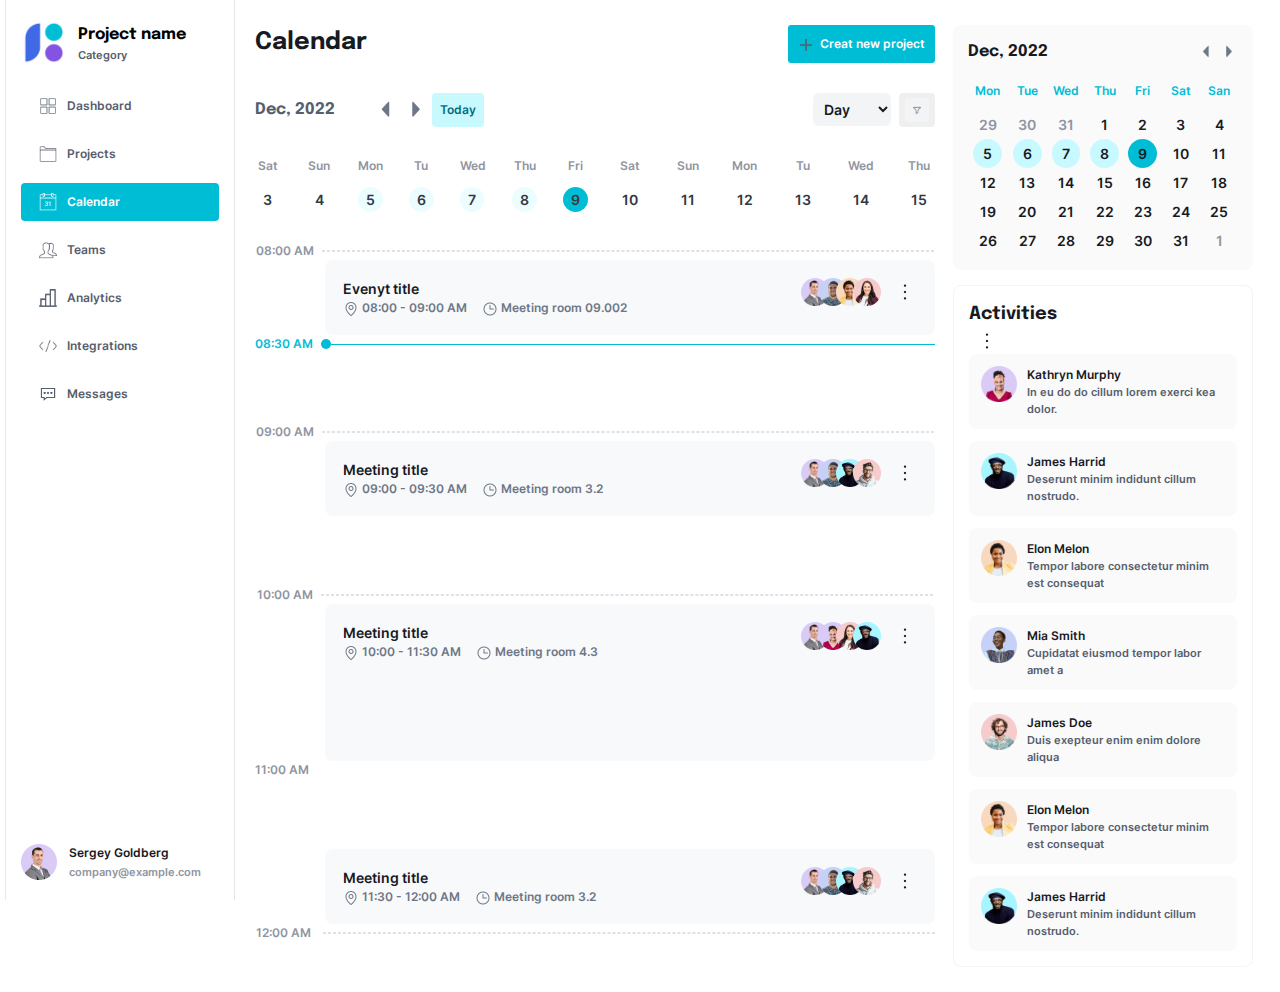
==== calendar.html @ bcfdfd06 "Ajout des fichiers" ====
<!DOCTYPE html>
<html lang="en">
<head>
    <meta charset="UTF-8">
    <meta http-equiv="X-UA-Compatible" content="IE=edge">
    <meta name="viewport" content="width=device-width, initial-scale=1.0">
    <title>Calendar 2</title>
    <link rel="stylesheet" href="https://www.w3schools.com/w3css/4/w3.css">
    <link rel="stylesheet" href="style1234.css">
</head>
<body>
<div class="global">
        <!-- Sidebar -->
        <div class="container_sidebar w3-sidebar   w3-bar-block" style="width:18%">
          <a class="link_dash_page" href="dashboard.html">
            <div class="sidebar_tete">
              <img src="imgs/logo_en_couleur.png" alt="">
              <div class="text_logos">
                <h3 class="w3-bar-item">Project name</h3>
                <p>Category</p>
              </div>
            </div>
          </a>
            <div class="menu_sidebar ">
              <ul>
                <li class="list_link_sidebar">
                  <img class="icone_simple" src="imgs/four_squares.png" alt="">
                  <img class="icone_white" src="imgs/square_white.png" alt="square_white">
                  <a href="dashboard.html" class="w3-bar-item ">Dashboard</a>
                </li>
                <li class="list_link_sidebar">
                  <img class="icone_simple"  src="imgs/icons8-folder-50.png" alt="">
                  <img class="icone_white" src="imgs/folder_white.png" alt="square_white">
                  <a href="#" class="w3-bar-item  ">Projects</a>
                </li>
                <li style="background: #00BDD6FF;border-radius: 4px;" class="list_link_sidebar">
                  <img src="imgs/calendar_white.png" alt="">
                  <a style="color: white;" href="calendar.html" class="w3-bar-item  ">Calendar</a>
                </li>
                <li class="list_link_sidebar">
                  <img class="icone_simple" src="imgs/icons8-user-account-50.png" alt="">
                  <img class="icone_white" src="imgs/user_account_white.png" alt="square_white">
                  <a href="#" class="w3-bar-item  ">Teams</a>
                </li>
                <li class="list_link_sidebar">
                  <img class="icone_simple" src="imgs/Analystec.png" alt="">
                  <img class="icone_white" src="imgs/Analytec_white-50.png" alt="square_white">
                  <a href="#" class="w3-bar-item  ">Analytics</a>
                </li>
                <li class="list_link_sidebar">
                  <img class="icone_simple"  src="imgs/icons8-source-code-50.png" alt="">
                  <img class="icone_white" src="imgs/code_white.png" alt="square_white">
                  <a href="integration.html" class="w3-bar-item ">Integrations</a>
                </li>
                <li class="list_link_sidebar">
                  <img class="icone_simple" src="imgs/icone_mesage.png" alt="">
                  <img class="icone_white" src="imgs/message_white-32.png" alt="square_white">
                  <a href="#" class="w3-bar-item  ">Messages</a>
                </li>
              </ul>
            </div>
            <div  class="container_sergey">
              <img  src="imgs/sergey.png" alt="">
              <div class="portf">
                <h1>Sergey Goldberg</h1>
                <p>company@example.com</p>
              </div>
            </div>
          </div>
        
          <!-- ----------section calendar----------- -->
          <div class="calendar">
              <section id="section_1">
                  <!-- header -->
                  <header>
                    <h1>Calendar</h1>
                    <button class="create_button"><img src="imgs/icons8-plus-math-24.png" alt="">Creat new project</button>
                  </header>
                  <!-- main -->
                  <main>
                        <!-- calendar_1_section -->
                      <div class="calendar_1_section">
                        <div class="calendar_head">
                            <div class="title_button">
                                <h3>Dec, 2022</h3>
                                <div class="three_button">
                                    <a href="#"><img width="24px" height="24px" src="imgs/Caret left extra 4.png" alt="Icone_left_caret"></a>
                                    <a href="#"><img width="24px" height="24px" src="imgs/Caret right extra 4.png" alt="Icone_right_caret"></a>
                                    <button>Today</button>
                                </div>
                            </div>
                            <div class="select_button">
                                <form action="">
                                    <select name="" id="">
                                        <option value="">Day</option>
                                    </select>
                                </form>
                                <button><img width="24px" height="24px" src="imgs/icone_day.png" alt="icon_img_button"></button>
                            </div>
                        </div>
                        <div class="calendar_contenu">
                            <div class="day_of_date">
                                <p>Sat</p>
                                <button class="background_white">3</button>
                            </div>
                            <div class="day_of_date">
                                <p>Sun</p>
                                <button class="background_white">4</button>
                            </div>
                            <div class="day_of_date">
                                <p>Mon</p>
                                <button class="background_blue">5</button>
                            </div>
                            <div class="day_of_date">
                                <p>Tu</p>
                                <button class="background_blue">6</button>
                            </div>
                            <div class="day_of_date">
                                <p>Wed</p>
                                <button class="background_blue">7</button>
                            </div>
                            <div class="day_of_date">
                                <p>Thu</p>
                                <button class="background_blue">8</button>
                            </div>
                            <div class="day_of_date">
                                <p>Fri</p>
                                <button style="background: #00BDD6FF;">9</button>
                            </div>
                            <div class="day_of_date">
                                <p>Sat</p>
                                <button class="background_white">10</button>
                            </div>
                            <div class="day_of_date">
                                <p>Sun</p>
                                <button class="background_white">11</button>
                            </div>
                            <div class="day_of_date">
                                <p>Mon</p>
                                <button class="background_white">12</button>
                            </div>
                            <div class="day_of_date">
                                <p>Tu</p>
                                <button class="background_white">13</button>
                            </div>
                            <div class="day_of_date">
                                <p>Wed</p>
                                <button class="background_white">14</button>
                            </div>
                            <div class="day_of_date">
                                <p>Thu</p>
                                <button class="background_white">15</button>
                            </div>
                        </div>
                      </div>
                      <!--  time_1_section-->
                      <div class="time_1_section">
                        <!-- eight_time_about -->
                        <div class="eight_time_about">
                          <div class="line_eight_high">
                            <p>08:00 AM</p>
                            <div class="line_border"></div>
                          </div>
                          <div class="together_time_container">
                            <div class="text_eight">
                              <h4>Evenyt title</h4>
                              <div class="metting_room">
                                <p><img width="16px" src="imgs/Map pin 47.png" alt=""> 08:00 - 09:00 AM</p>
                                <p><img width="16px" src="imgs/Clock 104.png" alt=""> Meeting room  09.002</p>
                              </div>
                            </div>
                            <div class="image_eight">
                              <img style="margin-left: -15px;" width="28px" src="imgs/sergey.png" alt="Sergey Avatar">
                              <img style="margin-left: -15px;" width="28px" src="imgs/Avatar 2527.png" alt="Avatar 2535">
                              <img style="margin-left: -15px;" width="28px" src="imgs/Elon_Melon.png" alt="Elon Melon">
                              <img style="margin-left: -15px;" width="28px" src="imgs/Avatar 2537.png" alt="Avatar 2537">
                              <button>
                                <img width="24px" src="imgs/Dots three vertical 73.png" alt="">
                              </button>
                            </div>
                          </div>
                          <div class="line_eight_down">
                            <p>08:30 AM</p>
                            <button></button>
                            <hr>
                          </div>
                        </div>
                        <!-- nine_time_about -->
                        <div class="nine_time_about">
                          <div class="line_nine_high">
                              <p>09:00 AM</p>
                              <div class="line_border"></div>
                          </div>
                          <div class="together_time_container">
                            <div class="text_eight">
                              <h4>Meeting title</h4>
                              <div class="metting_room">
                                <p><img width="16px" src="imgs/Map pin 47.png" alt=""> 09:00 - 09:30 AM</p>
                                <p><img width="16px" src="imgs/Clock 104.png" alt=""> Meeting room  3.2</p>
                              </div>
                            </div>
                            <div class="image_nine">
                              <img style="margin-left: -15px;" width="28px" src="imgs/sergey.png" alt="Sergey Avatar">
                              <img style="margin-left: -15px;" width="28px" src="imgs/Avatar 2527.png" alt="Avatar 2535">
                              <img style="margin-left: -15px;" width="28px" src="imgs/Harrid_James.png" alt="James Harrid">
                              <img style="margin-left: -15px;" width="28px" src="imgs/Avatar 2529.png" alt="Avatar 2529">
                              <button>
                                <img width="24px" src="imgs/Dots three vertical 73.png" alt="">
                              </button>
                            </div>
                          </div>
                        </div>
                        <!-- ten_time_about -->
                        <div class="ten_time_about">
                          <div class="line_ten_high">
                              <p>10:00 AM</p>
                              <div class="line_border"></div>
                          </div>
                          <div class="together_time_container">
                            <div class="text_eight">
                              <h4>Meeting title</h4>
                              <div class="metting_room">
                                <p><img width="16px" src="imgs/Map pin 47.png" alt=""> 10:00 - 11:30 AM</p>
                                <p><img width="16px" src="imgs/Clock 104.png" alt=""> Meeting room  4.3</p>
                              </div>
                            </div>
                            <div class="image_ten">
                              <img style="margin-left: -15px;" width="28px" src="imgs/sergey.png" alt="Sergey Avatar">
                              <img style="margin-left: -15px;" width="28px" src="imgs/Kathryn.png" alt="Kathryn Morthy">
                              <img style="margin-left: -15px;" width="28px" src="imgs/Avatar 2537.png" alt="Avatar 2537">
                              <img style="margin-left: -15px;" width="28px" src="imgs/Harrid_James.png" alt="James Harrid">
                              <button>
                                <img width="24px" src="imgs/Dots three vertical 73.png" alt="">
                              </button>
                            </div>
                          </div>
                          <div class="line_ten_down">
                            <p>11:00 AM</p>
                            <hr>
                          </div>
                        </div>
                        <!-- eleven_time_about -->
                        <div class="eleven_time_about">
                          <div class="together_time_container">
                            <div class="text_eight">
                              <h4>Meeting title</h4>
                              <div class="metting_room">
                                <p><img width="16px" src="imgs/Map pin 47.png" alt=""> 11:30 - 12:00 AM</p>
                                <p><img width="16px" src="imgs/Clock 104.png" alt=""> Meeting room  3.2</p>
                              </div>
                            </div>
                            <div class="image_eleven">
                              <img style="margin-left: -15px;" width="28px" src="imgs/sergey.png" alt="Sergey Avatar">
                              <img style="margin-left: -15px;" width="28px" src="imgs/Avatar 2527.png" alt="Avatar 2535">
                              <img style="margin-left: -15px;" width="28px" src="imgs/Harrid_James.png" alt="James Harrid">
                              <img style="margin-left: -15px;" width="28px" src="imgs/Avatar 2529.png" alt="Avatar 2529">
                              <button>
                                <img width="24px" src="imgs/Dots three vertical 73.png" alt="">
                              </button>
                            </div>
                          </div>
                          <div class="line_eleven_down">
                            <p>12:00 AM</p>
                            <div class="line_border"></div>
                          </div>
                        </div>
                      </div>
                  </main>
        
              </section>
              <!-- section_2 -->
              <section id="section_2">
                <!-- right_calendar -->
                <div class="right_calendar">
                  <div class="head_right_cal">
                    <h3>Dec, 2022</h3>
                    <div class="icons_cal">
                      <img width="18px" height="18px" src="imgs/Caret left extra 4.png" alt="">
                      <img width="18px" height="18px" src="imgs/Caret right extra 4.png" alt="">
                    </div>
                  </div>
                  <div class="grid_right_cal">
                    <div class="week_month">
                      <button class="day_button">Mon</button>
                      <button style="color: #9095A0FF;" class="left_date date_button">29</button>
                      <button style="background: #C8F9FFFF;" class="date_button">5</button>
                      <button class="date_button">12</button>
                      <button class="date_button">19</button>
                      <button class="date_button">26</button>
                    </div>
                    <div class="week_day">
                      <button class="day_button">Tue</button>
                      <button style="color: #9095A0FF;" class="left_date date_button">30</button>
                      <button style="background: #C8F9FFFF;" class="date_button">6</button>
                      <button class="date_button">13</button>
                      <button class="date_button">20</button>
                      <button class="date_button">27</button>
                    </div>
                    <div class="week_day">
                      <button class="day_button">Wed</button>
                      <button style="color: #9095A0FF;" class="left_date date_button">31</button>
                      <button style="background: #C8F9FFFF;" class="date_button">7</button>
                      <button class="date_button">14</button>
                      <button class="date_button">21</button>
                      <button class="date_button">28</button>
                    </div>
                    <div class="week_day">
                      <button class="day_button">Thu</button>
                      <button class="date_button">1</button>
                      <button style="background: #C8F9FFFF;"  class="date_button">8</button>
                      <button class="date_button">15</button>
                      <button class="date_button">22</button>
                      <button class="date_button">29</button>
                    </div>
                    <div class="week_day">
                      <button class="day_button">Fri</button>
                      <button class="date_button">2</button>
                      <button style="background: #00BDD6FF; " class="date_button">9</button>
                      <button class="date_button">16</button>
                      <button class="date_button">23</button>
                      <button class="date_button">30</button>
                    </div>
                    <div class="week_day">
                      <button class="day_button">Sat</button>
                      <button class="date_button">3</button>
                      <button class="date_button">10</button>
                      <button class="date_button">17</button>
                      <button class="date_button">24</button>
                      <button class="date_button">31</button>
                    </div>
                    <div class="week_day">
                      <button class="day_button">San</button>
                      <button class="date_button">4</button>
                      <button class="date_button">11</button>
                      <button class="date_button">18</button>
                      <button class="date_button">25</button>
                      <button style="color: #9095A0FF;" class="next_date date_button">1</button>
                    </div>
                  </div>
                </div>
                <!-- container_activity -->
                <div class="container_activity">
                  <div class="header_activity">
                    <h1>Activities</h1>
                    <button><img width="24px" height="24px" src="imgs/Dots three vertical 73.png" alt=""></button>
                  </div>
                  <div class="content_activity">
                    <div class="people_act">
                      <img width="36px" height="36px" src="imgs/Kathryn.png" alt="">
                      <div>
                        <h3>Kathryn Murphy</h3>
                        <p>In eu do do cillum lorem exerci kea dolor.</p>
                      </div>
                    </div>
                    <div class="people_act">
                      <img width="36px" height="36px" src="imgs/Harrid_James.png" alt="">
                      <div>
                        <h3>James Harrid</h3>
                        <p>Deserunt minim indidunt cillum nostrudo. </p>
                      </div>
                    </div>
                    <div class="people_act">
                      <img width="36px" height="36px" src="imgs/Elon_Melon.png" alt="">
                      <div>
                        <h3>Elon Melon</h3>
                        <p>Tempor labore consectetur minim est consequat</p>
                      </div>
                    </div>
                    <div class="people_act">
                      <img width="36px" height="36px" src="imgs/Mia_Smith.png" alt="">
                      <div>
                        <h3>Mia Smith</h3>
                        <p>Cupidatat eiusmod tempor labor amet a </p>
                      </div>
                    </div>
                    <div class="people_act">
                      <img width="36px" height="36px" src="imgs/james_doe.png" alt="">
                      <div>
                        <h3>James Doe</h3>
                        <p>Duis exepteur enim enim dolore aliqua</p>
                      </div>
                    </div>
                    <div class="people_act">
                      <img width="36px" height="36px" src="imgs/Elon_Melon.png" alt="">
                      <div>
                        <h3>Elon Melon</h3>
                        <p>Tempor labore consectetur minim est consequat</p>
                      </div>
                    </div>
                    <div class="people_act">
                      <img width="36px" height="36px" src="imgs/Harrid_James.png" alt="">
                      <div>
                        <h3>James Harrid</h3>
                        <p>Deserunt minim indidunt cillum nostrudo. </p>
                      </div>
                    </div>
                  </div>
                </div>
              </section>
          </div>        
</div>
</body>
</html>
---- style1234.css ----
/*  **************************** */
@font-face{
    font-family: 'Epilogue';
    src: url(font_familly/epilogue/static/Epilogue-Bold.ttf),
    url(font_familly/epilogue/static/Epilogue-ExtraLight.ttf),
    url(font_familly/epilogue/static/Epilogue-LightItalic.ttf),
    url(font_familly/epilogue/static/Epilogue-Medium.ttf);

}

@font-face{
    font-family: 'Inter';
    src: url(font_familly/Inter/static/Inter-SemiBold.ttf);
}

/* ***************Border line***************** */
.time_1_section .line_border{
    width: 90%;
    border: 1px solid;
    border-style: dashed;
    color: #DEE1E6FF;
}

/* **********Sidebar*************** */
.container_sidebar{
    padding: 20px 15px;
    margin-left: 5px;
    border-left: 1px rgb(231, 232, 235) solid;
    border-right: 1px rgb(227, 229, 233) solid;
}

.container_sidebar .link_dash_page{
    text-decoration: none;
}

.sidebar_tete .text_logos {
    margin-top: 3px;
}
.sidebar_tete .text_logos h3{
    margin: 0;
    padding: 0!important;
    font-size: 16px;
    font-family: 'Epilogue';
    color: black;
}
.text_logos p{
    margin: 0;
    font-size: 11px;
    font-family: 'Inter';
    color: #565E6CFF;
}

.sidebar_tete{
    display: flex;
}
.sidebar_tete img{
    width: 45px;
    height: 45px;
    margin-right: 12px;
}

.menu_sidebar{
    font-family: 'Inter';
    margin-top: 22px;
}
.menu_sidebar ul{
    padding-left: 0;
    max-width: 100%;
    margin: 0;
}
.menu_sidebar li{
    list-style: none;
    padding-bottom: 10px;
    padding-top: 10px;
    padding-left: 18px;
    margin-bottom: 10px;
}
.list_link_sidebar{
    display: flex;
}
.list_link_sidebar img{
    width: 18px;
    height: 18px;
}
.list_link_sidebar a{
    text-decoration: none;
    padding: 0 0 0 10px!important;
    font-size: 12px;
    color: #565E6CFF;
}
.menu_sidebar li:hover{
    background: #00BDD6FF;
    border-radius: 4px;
}
.list_link_sidebar a:hover{

}

.list_link_sidebar .icone_white{
    display: none;
}

/* menu hover */
.menu_sidebar li:hover a{
    color: white;
}

.menu_sidebar li:hover .icone_simple{
    display: none;
}
.menu_sidebar li:hover .icone_white{
    display: block;
}




/* container_sergey */
.container_sidebar .container_sergey{
    display: flex;
    position: absolute;
    bottom: 20px;
}
.container_sidebar .container_sergey img{
    width: 36px;
    height: 36px;
}
.container_sergey .portf{
    margin-left: 12px;
}
.container_sergey .portf h1{
    font-size: 12px;
    color: #171A1FFF;
    font-family: 'Inter';
    margin-top: 0;
    margin-bottom: 2px;

}
.container_sergey .portf p{
    font-size: 11px;
    font-family: 'Inter';
    color: #9095A0FF;
    margin-top: 2px;
    margin-bottom: 0;
}
/* ***************************************** */
/* Logo */
.image{
    position: relative;
    top: 30px;
    left: 40px;
    width: 130px;
    height: 42px;
}

/* ******contenu_registration***** */

.body_regist{
    margin: 0;

}
.container_registration{

}
.contenu_registration{
    display: flex;
    justify-content: space-between;
    max-width: 90%;
    margin: auto;
    /* display: grid;
    grid-template-columns: 1fr 1fr; */
    /* padding-left: 115px;
    padding-right: 115px; */
    /* gap: 260px; */
}
/* *** */
.group img{
    position: relative;
    top: 78px!important;
    width: 440px;
    height: 511px;
    width: 100%;
}
/* *** */
.container_form{
    background-color: white;
    width: 385px;
    height: 480px;
    border-radius: 8px;
    margin-top: 60px;
}

.container_form .creation_account{
    text-align: center;
}

.container_input{
    padding: 20px 40px 0 40px;
}
/* *** */
.container_form .button{
    text-align: center;
}

.button img{
    width: 20px;
    height: 20px;
}

.button button{
    background-color: rgb(192, 216, 214, 212, 211);
    border: none;
    padding: 4px 22px;
    border-radius: 26px;
    margin-top: 20px;
}

/* *** */
.creation_account h1{
    font-size: 20px;
    margin-bottom: 5px;
    margin-top: 40px;
    font-family: 'Epilogue';
}
.creation_account p{
    font-size: 11px;
    margin: 0;
    font-family: 'Inter';
    color: #9095A0FF;
}

/* ****** */

.div_input{
    display: flex;
    flex-direction: column;
    margin-bottom: 15px;
}

.div_input input{
    height: 35px;
    font-size: 14px;
    background: #F3F4F6FF;
    border-radius: 22px;
    border: none;
    padding-left: 15px;
    outline: none;
}
.div_input label{
    font-size: 14px;
    font-family: 'Inter';
    color: rgb(98 94 94);
}

/* **** */
.container_form .paragraphe{
    text-align: center;
    font-family: 'Inter';
    font-size: 13px;
}

.paragraphe p{
    color: #323842FF;
    line-height: 22px;
    margin-top: 10px;
}

/* div_button_sign */
.div_button_sign{
    text-align: center;
    margin-top: 20px;
}
.div_button_sign button{
    width: 100%;
    padding: 12px 0;
    color: #FFFFFFFF; /* white */
    background: #00BDD6FF;
    border-radius: 26px;
    border: none;
    font-size: 15px;
}

/* paragraphe */

.container_form .paragraphe a{
    color: #00BDD6FF;
    font-size: 14px;
    text-decoration: none;
}

/* ************************************************************Dashboard******************************************************************************* */

/* header */
.header_dash{
    padding: 28px 28px 28px 22px;
    display: flex;
    justify-content: space-between;
    margin-left: 18%;
}
.header_dash h1{
    font-size: 26px;
    font-family: 'Epilogue';
    margin-top: 0;
    margin-bottom: 0;
    color: #171A1FFF;
}
.header_dash .header_button {
    margin-top: 4px;
}

.header_button .create_button{
    background-color: #F3F4F6FF;
    color: #565E6CFF;
    border: none;
    border-radius: 3px;
    font-size: 12px;
    font-family: 'Inter';
    padding: 10px;
}
.header_button .create_button img{
    height: 14px;
    width: 14px;
    margin-right: 6px;
    margin-bottom: 3px;
}
.header_button .blue_button {
    color: #FFFFFFFF;
    background: #00BDD6FF;
    font-size: 12px;
    border: none;
    border-radius: 3px;
    font-family: 'Inter';
    padding: 10px;
}
.header_button .blue_button img{
    width: 16px;
    height: 16px;
    margin-bottom: 1px;
    margin-right: 6px;
}

/* ***************detail du page******************** */
.main_dash{
    margin-left: 18%;
    padding: 5px 20px 30px 20px;
}

/*** section 1 dashboard ***/
.main_dash #section_1{
    display: flex;
    justify-content: space-between;
    gap: 18px;
}
/* data_and_stat */
.main_dash #section_1 .data_and_stat{
    max-width: 70%;
}

.data_and_stat .container_data{
    display: grid;
    grid-template-columns: 1fr 1fr 1fr;
    gap: 15px;
}
.data_and_stat .container_data .label_d{
    padding: 10px 12px;
    border-radius: 5px;
    margin-bottom: 36px;
}
.container_data .label_d p{
    font-size: 14px;
    font-family: 'Inter';
    color: #323842FF;
    margin-top: 0;
}
.container_data .label_d h1{
    font-size: 30px;
    font-family: 'Epilogue';
    color: #323842FF;
    margin: 0;
}
.container_data .label_d h3{
    font-size: 12px;
    font-family: 'Inter';
    margin: 0;
}
.container_data .label_d h3 img{
    margin-bottom: 1px;
}

.data_and_stat .container_stat{
    padding: 24px 22px;
    border: 1px solid #F3F4F6FF;
    border-radius: 4px;
}
.container_stat .stat_text{
    display: flex;
    justify-content: space-between;
    align-items: center;
}
.container_stat .stat_text h1{
    font-size: 18px;
    font-family: 'Epilogue';
    color: #323842FF;
}
.container_stat .stat_text select{
    background: #F3F4F6FF;
    border: none;
    padding: 7px;
    border-radius: 6px;
    font-size: 14px;
}

.container_stat .stat_image img{
    height: auto;
    width: 100%;
}

.container_stat .stat_chiffre{
    max-width: 100%;
    display: grid;
    grid-template-columns: 1fr 1fr 1fr 1fr 1fr 1fr 1fr 1fr 1fr 1fr 1fr 1fr;
    gap: 6px;
    margin-top: 15px;
    text-align: center;
    font-size: 12px;
    font-family: 'Inter';
    color: #9095A0FF;
}

/* container_activitie */
.main_dash #section_1 .container_activitie{
    max-width: 30%;
    padding: 17px;
    border: 1px solid #F3F4F6FF;
    border-radius: 8px;
}

.main_dash .container_activitie .header_act{
    display: flex;
    justify-content: space-between;
}
.main_dash .container_activitie .header_act h1{
    font-size: 18px;
    font-family: 'Epilogue';
    color: #171A1FFF;
    margin: 0;
}

.main_dash .container_activitie .header_act img{
    width: 14px;
    position: absolute;
    top: 129px;
    right: 115px;
}
.main_dash .container_activitie .header_act select{
    font-family: 'Inter';
    font-size: 12px;
    color: #171A1FFF;
    background: #F3F4F6FF;
    border-radius: 3px;
    border: none;
    outline: none;
    padding: 7px;
    padding-left: 25px;
}

.main_dash .container_activitie .content_act .act_list{
    background: #FAFAFBFF;
    padding: 12px;
    margin-bottom: 6px;
    margin-top: 12px;
    display: flex;
    border-radius: 8px;
}
.main_dash .container_activitie  .content_act .act_list h3{
    font-size: 12px;
    color: #171A1FFF;
    font-family: 'Inter';
    margin-top: 0px;
    margin-bottom: 5px;
}
.main_dash .container_activitie  .content_act .act_list p{
    color: #565E6CFF;
    font-size: 11px;
    font-family: 'Inter';
    margin: 0;
}
.main_dash .container_activitie  .content_act .act_list img{
    margin-top: 8px;
    margin-right: 14px;
}

/*** section_2 ***/
.main_dash #section_2{
    display: flex;
    justify-content: space-between;
    
}
/* container order */
.main_dash #section_2 .container_order{
    margin-top: 20px;
    width: 70%;
}
.main_dash .container_order h1{
    font-size: 18px;
    font-family: 'Epilogue';
    color: #171A1FFF;
    margin-top: 0;
    margin-bottom: 27px;
}
.main_dash .container_order .content_recent_order{
    display: grid;
    grid-template-columns: 1fr 1fr 1fr 1fr 1fr 1fr;
    border: 1px solid #F3F4F6FF;
    border-radius: 4px;
}
.main_dash .content_recent_order h4{
    font-size: 14px;
    color: #565E6CFF;
    background-color: #FAFAFBFF;
    font-family: 'Epilogue';
    margin: 0;
    padding: 14px;
}
.main_dash .content_recent_order p{
    font-size: 14px;
    font-family: 'Inter';
    color: #171A1FFF;
    margin: 0;
    padding: 14px;
}
.main_dash .content_recent_order button{
    font-size: 11px;
    padding: 6px 12px 6px 12px!important;
    border-radius: 19px;
    border: none;
    margin: 10px;
}
.main_dash .content_recent_order .button_new{
    background: #F0F8FEFF;
    color: #1091F4FF;
}
.main_dash .content_recent_order .button_delivred{
    background: #F0F8FEFF;
    color: #117B34FF
}
/* container segment */
.main_dash #section_2 .container_segment{
    width: 28%;
    border: 1px solid #F3F4F6FF;
    padding: 20px;
    margin-top: 20px;
    border-radius: 4px;
}
.main_dash #section_2 .container_segment h1{
    font-size: 18px;
    font-family: 'Epilogue';
    color: #171A1FFF;
    margin: 0;
}
.main_dash #section_2 .container_segment p{
    font-size: 14px;
    font-family: 'Inter';
    color: #9095A0FF;
    margin-top: 0;
    margin-bottom: 20px;
}
.main_dash #section_2 .container_segment img{
    width: 100%;
}

/* *******************************************************************Calendaer****************************************************************************** */

/* ****************section calendar******************* */
.calendar{
    margin-left: 18%;
    display: grid;
    grid-template-columns: 68% 30%;
    padding: 25px;
    gap: 18px;
}

/* -------------section_1 */
.calendar #section_1 header{
    display: flex;
    justify-content: space-between;
    padding-bottom: 15px;
}

.calendar header h1{
    font-size: 24px;
    font-family: 'Epilogue';
    color: #171A1FFF;
    margin: 0;
}
.calendar header .create_button{
    color: #FFFFFFFF;
    background: #00BDD6FF;
    font-size: 12px;
    border: none;
    border-radius: 3px;
    font-family: 'Inter';
    padding: 10px;
}
.calendar header .create_button img{
    height: 16px;
    width: 16px;
    margin-right: 6px;
}
/* calendar_1_section */
.calendar_1_section{
    margin-bottom: 30px;
}
.calendar_1_section .calendar_head{
    display: flex;
    justify-content: space-between;
    padding: 15px 0;
}

.calendar_head .title_button{
    display: flex;
    gap: 40px;
}

.calendar .title_button h3{
    margin: 5px 0 0 0;
    color: #565E6CFF;
    font-size: 16px;
    font-family: 'Epilogue';
}
.calendar .title_button .three_button button{
    color: #006D7CFF;
    background: #C8F9FFFF;
    font-size: 12px;
    border: none;
    border-radius: 4px;
    padding: 8px;
    font-family: 'Inter';
}

.calendar_head .select_button{
    display: flex;
}
.calendar_head .select_button select{
    border-radius: 4px;
    font-family: 'Inter';
    border: none;
    outline: none;
    color: #171A1FFF;
    background: #F3F4F6FF;
    border: none;
    padding: 7px 25px 7px 7px;
    border-radius: 6px;
    font-size: 14px;
}
.select_button button{
    border: none;
    border-radius: 4px;
    margin-left: 8px;
}

/* calendar_contenu */
.calendar_1_section .calendar_contenu{
    display: flex;
    justify-content: space-between;
    padding-top: 15px;
}

.calendar_1_section .day_of_date p{
    margin: 0;
    color: #9095A0FF;
    font-size: 12px;
    font-family: 'Inter';
    margin-bottom: 12px;
    text-align: center;
}

.calendar_1_section .day_of_date button{
    border-radius: 18px;
    padding: 2px 8px;
    border: none;
    font-size: 14px;
    font-family: 'Inter';
    color: #323842FF;
}

.calendar_1_section .day_of_date .background_white{
    background-color: white;
}
.calendar_1_section .day_of_date .background_blue{
    background: #EBFDFFFF;
}


/* ********time_1_section******** */
.time_1_section{

}

/* eight_time_about */
.time_1_section .eight_time_about .line_eight_high{
    display: flex;
    justify-content: center;
    align-items: center;
    gap: 8px;
}
.eight_time_about .line_eight_high p{
    font-size: 12px;
    font-family: 'Inter';
    color: #9095A0FF;
    margin: 0;
}
.eight_time_about .line_eight_high  hr {
    flex: 1;
    border: none;
    height: 1px;
    background: #DEE1E6FF;
    margin: 0;
}

.eight_time_about .line_eight_down{
    display: flex;
    justify-content: center;
    align-items: center;
}
.eight_time_about .line_eight_down p{
    font-size: 12px;
    font-family: 'Inter';
    color: #00BDD6FF;
    margin: 0;
}
.eight_time_about .line_eight_down hr{
    flex: 1;
    border: none;
    height: 1px;
    background: #00BDD6FF;
    margin: 0;
}
.eight_time_about .line_eight_down button{
    padding: 5px;
    background-color: #00BDD6FF;
    border: none;
    border-radius: 5px;
    margin-left: 8px;
}

.together_time_container{
    display: flex;
    justify-content: space-between;
    margin-left: 70px;
    border-radius: 8px;
    padding: 18px;
    background-color: #F8F9FAFF;
}

.together_time_container .text_eight h4{
    color: #171A1FFF;
    font-size: 14px;
    font-family: 'Inter';
    margin: 0;
}
.together_time_container .text_eight p{
    font-size: 12px;
    font-family: 'Inter';
    color: #6E7787FF;
    margin: 0;
}
.text_eight .metting_room{
    display: flex;
    gap: 15px;
}

.together_time_container .image_eight button{
    margin-left: 8px;
    padding: 0;
    background-color: #F8F9FAFF;
    border: none;
}

/* nine_time_about */
.time_1_section .nine_time_about{
    margin-top: 70px;
}

.time_1_section .nine_time_about .line_nine_high{
    display: flex!important;
    justify-content: center;
    align-items: center;
    gap: 8px;
}
.line_nine_high p{
    font-size: 12px;
    font-family: 'Inter';
    color: #9095A0FF;
    margin: 0;
}
.line_nine_high hr{
    flex: 1;
    border: none;
    height: 1px;
    background: #DEE1E6FF;
    margin: 0;
}

.together_time_container .image_nine button{
    margin-left: 8px;
    padding: 0;
    background-color: #F8F9FAFF;
    border: none;
}

/* ten time about */
.ten_time_about .together_time_container{
    padding: 18px 18px 100px 18px;
}

.time_1_section .ten_time_about{
    margin-top: 70px;
}

.time_1_section .ten_time_about .line_ten_high{
    display: flex!important;
    justify-content: center;
    align-items: center;
    gap: 8px;
}
.line_ten_high p{
    font-size: 12px;
    font-family: 'Inter';
    color: #9095A0FF;
    margin: 0;
}
.line_ten_high hr{
    flex: 1;
    border: none;
    height: 1px;
    background: #DEE1E6FF;
    margin: 0;
}

.together_time_container .image_ten button{
    margin-left: 8px;
    padding: 0;
    background-color: #F8F9FAFF;
    border: none;
}

.ten_time_about .line_ten_down{
    display: flex!important;
    justify-content: center;
    align-items: center;
    gap: 8px;
}
.line_ten_down p{
    font-size: 12px;
    font-family: 'Inter';
    color: #9095A0FF;
    margin: 0;
}
.line_ten_down hr{
    flex: 1;
    border: none;
    height: 1px;
    margin: 0;
}

/* eleven_time_about */
.time_1_section  .eleven_time_about{
    margin-top: 70px;
 }


.together_time_container .image_eleven button{
    margin-left: 8px;
    padding: 0;
    background-color: #F8F9FAFF;
    border: none;
}

.eleven_time_about .line_eleven_down{
    display: flex!important;
    justify-content: center;
    align-items: center;
    gap: 12px;
}
.line_eleven_down p{
    font-size: 12px;
    font-family: 'Inter';
    color: #9095A0FF;
    margin: 0;
}
.line_eleven_down hr{
    flex: 1;
    border: none;
    height: 1px;
    background: #DEE1E6FF;
    margin: 0;
}

/* ++++++section_2++++++ */


/* right_calendar */
.calendar #section_2 .right_calendar{
    padding: 15px;
    background: #FAFAFBFF;
    border-radius: 8px;
}

.calendar #section_2 .right_calendar .head_right_cal{
    display: flex;
    justify-content: space-between;
    margin-bottom: 15px;
}

.head_right_cal h3{
    color: #171A1FFF;
    font-size: 16px;
    font-family: 'Epilogue';
    margin: 0;
}

/* grid_right_cal */
.calendar #section_2 .right_calendar .grid_right_cal{
    display: flex;
    justify-content: space-between;
}

.grid_right_cal .week_month, .week_day{
    text-align: center;
}

.grid_right_cal  .day_button{
    color: #00BDD6FF;
    font-size: 12px;
    font-family: 'Inter';
    padding: 0;
    border: none;
    background: #FAFAFBFF;
    margin-bottom: 10px;
}

.grid_right_cal .date_button{
    color: #171A1FFF;
    font-size: 14px;
    font-family: 'Inter';
    background-color: #00000000;
    border: none;
    border-radius: 20px;
    text-align: center;
    padding: 4px 10px;
}

/* container_activity */
 .calendar #section_2 .container_activity{
    border: 1px solid #F3F4F6FF;
    border-radius: 8px;
    padding: 15px;
    margin-top: 15px;
}

.calendar #section_2 .container_activity .ivity{
    display: flex;
    justify-content: space-between;
    margin-bottom: 12px;
}
.container_activity .header_activity h1{
    font-size: 18px;
    font-family: 'Epilogue';
    color: #171A1FFF;
    margin: 0;
}
.container_activity .header_activity button{
    border: none;
    background-color: white;
}


.container_activity .content_activity {
    display: grid;
    row-gap: 12px;
}
.container_activity .content_activity .people_act{
    display: flex;
    gap: 10px;
    background: #FAFAFBFF;
    border-radius: 8px;
    padding: 12px;
}
.content_activity .people_act h3{
    font-size: 12px;
    color: #171A1FFF;
    font-family: 'Inter';
    margin: 0;
}
.content_activity .people_act p{
    color: #565E6CFF;
    font-size: 11px;
    font-family: 'Inter';
    margin: 0;
}

/* *********************************************************Setting integratio ******************************************************************* */

/* ***********section****************** */

/* section_1 */
#section_integ1{
    padding: 42px 42px 22px 42px;
    display: flex;
    justify-content: space-between;
}

/* container_news */


#section_integ1 .container_news{
    max-width: 70%;
}
#section_integ1 .connected_img_text{
    display: flex;
}
.container_news h1{
    font-size: 22px;
    font-family: 'Epilogue';
    color: #171A1FFF;
    margin: 0;
}

.connected_img_text img{
    width: 38%;
    height: min-content;
}

.container_news .para_head{
    font-size: 15px;
    font-family: 'Inter';
    color: #6E7787FF;
    margin-top: 0;
    margin-bottom: 32px;
}

.connected_img_text .text_connected{
    text-align: center;
    padding: 35px 35px 0 20px;
}
.connected_img_text .text_connected h2{
    font-size: 15px;
    font-family: 'Inter';
    color: #323842FF;
    margin: 0;
}

.connected_img_text .text_connected p{
    font-size: 13px;
    font-family: 'Inter';
    color: #6E7787FF;
    margin-top: 0;
    margin-bottom: 16px;
}

.text_connected .button_c button{
    padding: 6px 20px;
    font-size: 12px;
    font-family: 'Inter';
    text-align: center;
    border: none;
    border-radius: 3px;
}
/* utitisation_credits */
#section_integ1 .utitisation_credits{
    max-width: 30%;
    text-align: center;
    padding: 20px 15px;
    border: 1px solid #F3F4F6FF;
    border-radius: 8px;
}
/* .section_integ1 .utitisation_credits img{
    width: 80%!important;
} */

#section_integ1 .text_utilisation {
    margin-top: -28px;
}

#section_integ1 .text_utilisation h2{
    font-size: 16px;
    font-family: 'Epilogue';
    color: #171A1FFF;
    margin-top: 24px;
    margin-bottom: 0;
}

#section_integ1 .text_utilisation p{
    color: #424955FF;
    font-size: 12px;
    font-family: 'Epilogue';
    margin-top: 0;
    margin-bottom: 12px;
}

#section_integ1 .text_utilisation .button_u button{
    font-size: 12px;
    font-family: 'Inter';
    padding: 6px;
    border: none;
    border-radius: 3px;
}

#section_integ1 .text_utilisation .pourcentage{
    font-size: 20px;
    color: #8353E2FF;
    font-family: 'Epilogue';
}


/* section_2 */
#section_integ2 {
    padding: 0 42px 50px 42px;
}

#section_integ2 .container_network{
    display: flex;
    justify-content: space-between;
}
/* content_network */

.container_network .content_network a img{
    width: 40px;
}
.container_network{
    padding: 20px 0;
}

.container_network .content_network{
    display: flex;
}

.container_network .content_network h3{
    font-size: 13px;
    font-family: 'Inter';
    color: #171A1FFF;
    margin: 0;
}

.container_network .content_network p{
    font-size: 13px;
    font-family: 'Inter';
    color: #6E7787FF;
    margin: 0;
}

.container_network .content_network .network_text{
    margin-left: 20px;
}


/* learn_more */
.container_network .learn_more{
    display: flex;
}

.container_network .learn_more p{
    font-size: 13px;
    font-family: 'Inter';
    color: #323842FF;
    line-height: 31px;
    margin-bottom: 0;
    margin-top: 4px;
}

#section_integ2 hr{
    margin: 0;
}

/* +++++++++++ */
.learn_more .form-check{
    margin-left: 20px;
    padding-top: 2px;
    margin-top: 4px;
}

.learn_more .form-check-input{
    width: 40px!important;
    height: 20px;
}

/* prev_icone_title */
.prev_icone_title{
    display: flex;
}
.prev_icone_title button{
    background-color: white;
    border: none;
    margin-top: -24px;
    display: none;
}
/* utilisation_credit_footer */
#section_utilisation_credit{
    display: none!important;
}
.utilisation_credit_footer{
    border: 1px solid #F3F4F6FF;
    display: flex;
    padding: 20px;
    gap: 15px;
    background: #F8F9FAFF;
    border-radius: 5px;
}
.utilisation_credit_footer .pourcentage{
    font-size: 20px;
    color: #8353E2FF;
    font-family: 'Epilogue';
    margin-top: -5px;
}
.utilisation_credit_footer h2{
    font-size: 16px;
    font-family: 'Epilogue';
    color: #171A1FFF;
}
.utilisation_credit_footer p{
    color: #424955FF;
    font-size: 12px;
    font-family: 'Epilogue';
    margin-bottom: 0;
}
.utilisation_credit_footer .button_u button{
    font-size: 12px;
    font-family: 'Inter';
    padding: 6px;
    border: none;
    border-radius: 3px;
}


/* +*************Sidebar footer**************** */
.sidebar_footer{
    display: flex;
    justify-content: space-between;
    border-top: 1px solid #F3F4F6FF;
    padding-top: 20px;
}
.sidebar_menu_bottom{
    display: none;
}
.sidebar_footer img{
    width: 30px;
}
.sidebar_footer a{
    text-decoration: none;
    text-align: center;
}
.sidebar_footer a p{
    color: #565E6CFF;
    font-family: 'Inter';
    font-size: 12px;
}
.sidebar_footer a:hover p{
    color: #00BDD6FF;
}

.image_hover_blue{
    display: none;
    text-align: center;
}

.sidebar_footer a:hover{
    display: flex;
    flex-direction: column;
    justify-content: center;
    align-items: center;
}
.sidebar_footer a:hover .image_hover_blue{
    display: block;
}
.sidebar_footer a:hover .image_simple{
    display: none;
}
/* +++********************************************************Responsive******************************************************************************************* */
@media only screen and (max-width: 1116px){

    /* ********Setting integrations******** */
    .sidebar_tete img{
        width: 30px;
        height: 30px;
    }
    .container_sidebar{
        padding: 20px 5px;
    }
    .sidebar_tete .text_logos h3{
        font-size: 13px;
    }
    .text_logos p{
        font-size: 10px;
    }
    .list_link_sidebar a{
        font-size: 10px;
    }
    .container_sidebar .container_sergey{
        flex-direction: column;
    }
    .container_sergey .portf{
        margin-left: 0;
    }
    /* ******** */
    #section_integ1 .utitisation_credits{
        padding: 20px 14px;
    }
    #section_integ1 .text_utilisation h2{
        font-size: 15px;
    }
    #section_integ1 .text_utilisation p, .button_u button{
        font-size: 11px;
    }
    .connected_img_text .text_connected h2, .container_news .para_head{
        font-size: 13px
    }
    .connected_img_text .text_connected p{
        font-size: 12px;
    }
    .text_connected .button_c button{
        font-size: 11px;
    }
}
@media only screen and (max-width: 992px){
    /* ***********Registration********** */
    .div_logo .image{
        left: 20px;
    }
    .contenu_registration{
        max-width: 95%;
    }
    .container_registration .group img{
        height: 460px;
    }

    /* ********Setting integrations******** */
    #section_integ1 .text_utilisation h2{
        font-size: 14px;
    }
    /* #section_integ1 .text_utilisation p{
        font-size: 10px;
    } */
    /* *******utitisation_credits***** */
    #section_integ1 .utitisation_credits{
        padding: 20px 8px;
    }
    .connected_img_text .text_connected{
        padding-left: 20px;
    }

     /* ********Dashboard******** */
     
     /* #section_1{
        max-width: 65%;
    }
    .main_dash{
        margin-left: 25%;
    }
    .main_dash #section_2{
        max-width: 35%;
    } */
    /* .container_sidebar_dash{
        width: 25%!important;
    } */
    /* .data_and_stat .container_data{
        grid-template-columns: 1fr 1fr;
    } */
}
@media only screen and (max-width: 900px){
    /* ***********Registration********** */
    .container_registration .group img{
        height: 420px;
    }

    #section_integ2 {
        padding: 0 42px 10px 42px;
    }

    /* *******Dashboard*************** */
    .header{
        margin-left: 0!important;
    }
    .main_dash{
        flex-direction: column;
        margin-left: 0;
    }
    .main_dash #section_2{
        max-width: 100%;
    }
    .main_dash #section_2 .container_segment{
        display: none;
    }
     /* ********Setting integrations******** */
     .container_sidebar{
        display: none;
    }
    #section_integ1, #section_integ2{
        margin-left: 0!important;
    }
    .container_network .learn_more p{

    }

    .sidebar_menu_bottom{
        display: block;
    }
    .display_block_none {
        padding: 20px;
    }
}
@media only screen and (max-width: 880px){
    /* ***********Registration********** */
    .container_registration .group img{
        height: 400px;
    }
}
@media only screen and (max-width: 860px){
    /* ***********Registration********** */
    .container_registration .group img{
        height: 360px;
    }
}
@media only screen and (max-width: 768px){
    /* ***********Registration********** */
    .div_logo .image{
        width: 110px;
        height: 36px;
    }
    .container_registration .group img{
        display: none;
    }
    .container_form{
        margin: auto;
        margin-top: 60px;
    }
    
    /* ********Setting integrations******** */
    .container_network .learn_more p{
        display: none;
    }

    #section_integ1 .connected_img_text{
        /* flex-direction: column-reverse; */
    }
    .connected_img_text .text_connected{
        /* padding: 0;
        text-align: start; */
        margin: auto;
        margin-top: 0;
        padding-right: 20px;
    }
    .connected_img_text img{
        width: 45%;
        /* width: 88%;
        margin-top: 50px; */
    }
    /* utitisation_credits */
    #section_integ1 .utitisation_credits{
        /* max-width: 45%;
        margin-top: 160px; */
        display: none;
    }
    #section_integ1 .utitisation_credits img{
        
    }
    #section_integ1 .container_news{
        max-width: 100%;
    }

    #section_utilisation_credit{
        display: block!important;
    }
}

@media only screen and (max-width: 576px){
    /* ***************Dashboard********** */
    .main_dash #section_2 .container_segment{
        display: block;
    }

    .data_and_stat .container_data{
        grid-template-columns: 1fr 1fr;
    }
    .container_data .label_d3{
        display: none;
    }

    .data_and_stat .container_statistic{
        display: none;
    }
    .stat_block_none{
        display: block;
    }
    /* ********Setting integrations******** */
    .prev_icone_title button{
        display: block;
    }
    #section_integ1{
        padding: 20px 6px;
        border-bottom: 1px solid #F3F4F6FF;
    }
    .container_news .para_head{
        margin-bottom: 0;
    }
    #section_integ1 .connected_img_text{
        display: none;
    }
    #section_integ1 .utitisation_credits{
        display: none;
    }
    
    #section_integ2 {
        padding: 0 20px 0px 20px;
    }

    /* .sidebar_footer */
    .sidebar_footer img{
        width: 25px;
    }
}
@media only screen and (max-width: 440px){

    /* ********Setting integrations******** */
    .sidebar_footer a p{
        font-size: 10px;
    }
    .sidebar_footer img{
        width: 20px;
    }
}
@media only screen and (max-width: 420px){
    /* ***********Registration********** */
    .div_logo .image{
        /* width: 90px;
        height: 30px; */
        top: 24px;
        width: 30%;
        height: auto;
    }
    .container_registration .group img{
        display: block;
        height: auto;
        width: 45%;
        left: 55%;
    }
    .container_registration .group{
        margin-top: -95px;
    }
    .contenu_registration {
        display: inline-block;
        /* margin-top: -80%; */
    }
    .container_form{
        position: absolute;
        width: 100%;
        margin-top: 54px;
        height: 80%;
    }
    
    .container_input{
        padding: 20px 25px 0 25px;
    }
    .button button{
        padding: 5px 7px;
        margin: 20px 10px 0 10px;
    }
    .div_input{
        margin-bottom: 30px;
    }
}
@media only screen and (max-width: 350px){

    /* ********Setting integrations******** */
    .container_network .content_network p{
        font-size: 10px;
    }
    .container_network .content_network h3{
        font-size: 11px;
    }
    .container_network .content_network a img {
        width: 36px;
    }

    .container_news h1{
        font-size: 20px;
    }
    .para_head {
        font-size: 12px;
    }

    .utilisation_credit_footer p{
        font-size: 11px;
    }
    .utilisation_credit_footer h2{
        font-size: 14px;
    }
    .utilisation_credit_footer .pourcentage{
        font-size: 16px;
    }
}
@media only screen and (max-width: 300px){

    /* ********Setting integrations******** */
    .sidebar_footer img {
        width: 18px;
    }
    .sidebar_footer a p {
        font-size: 8px;
    }
}
@media only screen and (max-width: 290px){
    /* ***********Registration********** */
    .div_logo .image{
        top: 18px;
    }
}
@media only screen and (max-width: 250px){
    /* ***********Registration********** */
    .container_form{
        margin-top: 62px;
    }
    .div_logo .image{
        top: 12px;
    }
   
}
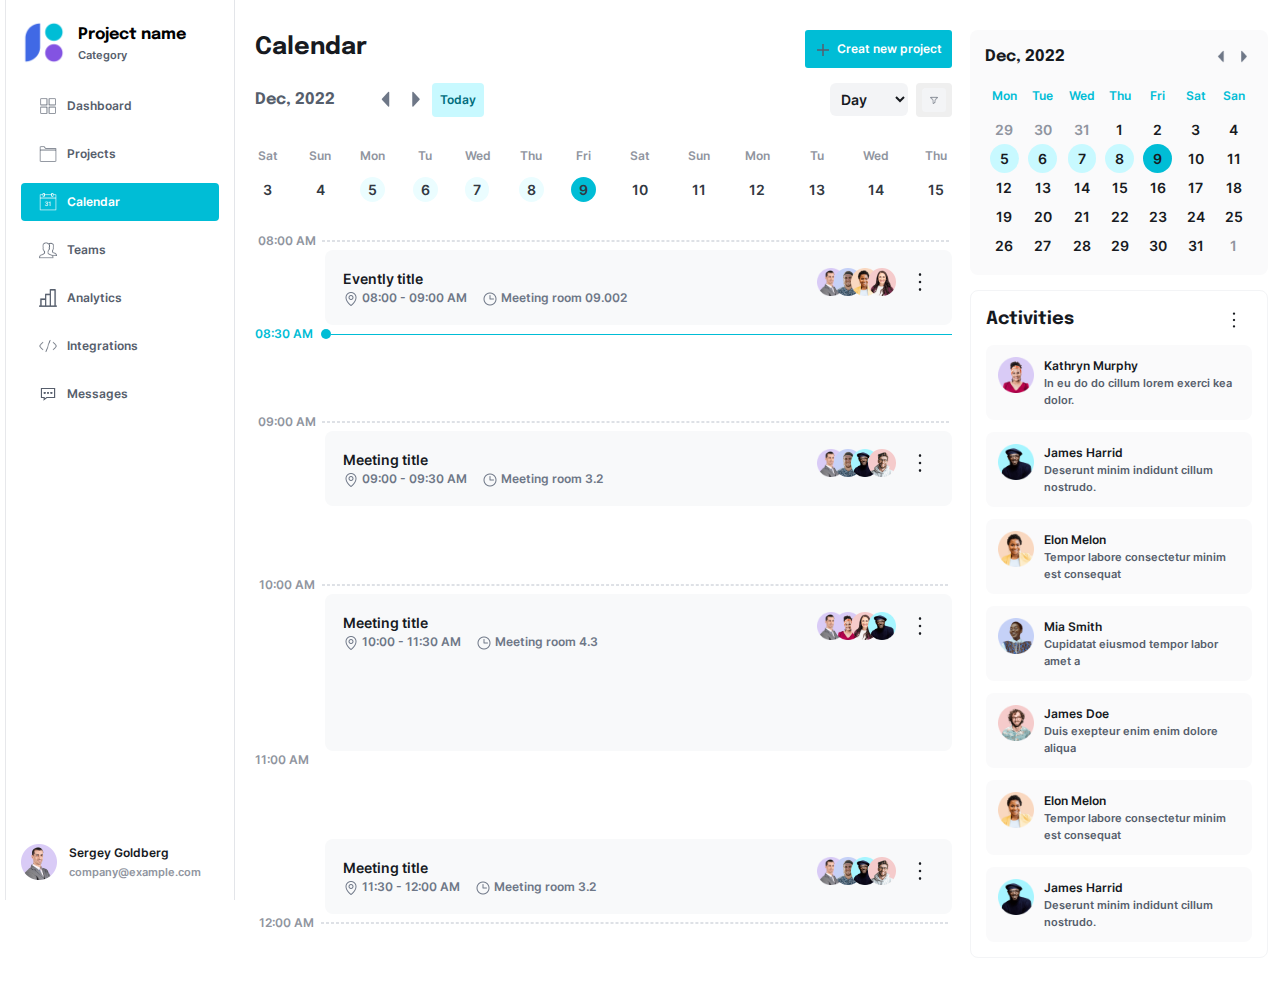
==== commit b3fbbda3: "Modification html et css" ====
--- a/calendar.html
+++ b/calendar.html
@@ -4,400 +4,520 @@
     <meta charset="UTF-8">
     <meta http-equiv="X-UA-Compatible" content="IE=edge">
     <meta name="viewport" content="width=device-width, initial-scale=1.0">
-    <title>Calendar 2</title>
+    <title>Calendar</title>
     <link rel="stylesheet" href="https://www.w3schools.com/w3css/4/w3.css">
-    <link rel="stylesheet" href="style1234.css">
+    <link rel="stylesheet" href="style.css">
 </head>
-<body>
-<div class="global">
-        <!-- Sidebar -->
-        <div class="container_sidebar w3-sidebar   w3-bar-block" style="width:18%">
-          <a class="link_dash_page" href="dashboard.html">
+<body class="cal_body">
+    <!-- Sidebar -->
+    <div class="container_sidebar container_sidebar_setting w3-sidebar   w3-bar-block" style="width:18%">
+        <a class="link_dash_page" href="dashboard.html">
             <div class="sidebar_tete">
-              <img src="imgs/logo_en_couleur.png" alt="">
-              <div class="text_logos">
-                <h3 class="w3-bar-item">Project name</h3>
-                <p>Category</p>
-              </div>
-            </div>
-          </a>
-            <div class="menu_sidebar ">
-              <ul>
+                <img src="imgs/logo_en_couleur.png" alt="">
+                <div class="text_logos">
+                    <h3 class="w3-bar-item">Project name</h3>
+                    <p>Category</p>
+                </div>
+            </div>
+        </a>
+        <div class="menu_sidebar ">
+            <ul>
                 <li class="list_link_sidebar">
-                  <img class="icone_simple" src="imgs/four_squares.png" alt="">
-                  <img class="icone_white" src="imgs/square_white.png" alt="square_white">
-                  <a href="dashboard.html" class="w3-bar-item ">Dashboard</a>
+                    <img class="icone_simple" src="imgs/four_squares.png" alt="">
+                    <img class="icone_white" src="imgs/square_white.png" alt="square_white">
+                    <a href="dashboard.html" class="w3-bar-item ">Dashboard</a>
                 </li>
                 <li class="list_link_sidebar">
-                  <img class="icone_simple"  src="imgs/icons8-folder-50.png" alt="">
-                  <img class="icone_white" src="imgs/folder_white.png" alt="square_white">
-                  <a href="#" class="w3-bar-item  ">Projects</a>
+                    <img class="icone_simple"  src="imgs/icons8-folder-50.png" alt="">
+                    <img class="icone_white" src="imgs/folder_white.png" alt="square_white">
+                    <a href="#" class="w3-bar-item  ">Projects</a>
                 </li>
                 <li style="background: #00BDD6FF;border-radius: 4px;" class="list_link_sidebar">
-                  <img src="imgs/calendar_white.png" alt="">
-                  <a style="color: white;" href="calendar.html" class="w3-bar-item  ">Calendar</a>
+                    <img class="icone_simple" src="imgs/calendar_white.png" alt="">
+                    <img class="icone_white" src="imgs/calendar_white.png" alt="">
+                    <a style="color: white;" href="calendar.html" class="w3-bar-item  ">Calendar</a>
                 </li>
                 <li class="list_link_sidebar">
-                  <img class="icone_simple" src="imgs/icons8-user-account-50.png" alt="">
-                  <img class="icone_white" src="imgs/user_account_white.png" alt="square_white">
-                  <a href="#" class="w3-bar-item  ">Teams</a>
+                    <img class="icone_simple"  src="imgs/icons8-user-account-50.png" alt="">
+                    <img class="icone_white" src="imgs/user_account_white.png" alt="square_white">
+                    <a href="#" class="w3-bar-item  ">Teams</a>
                 </li>
                 <li class="list_link_sidebar">
-                  <img class="icone_simple" src="imgs/Analystec.png" alt="">
-                  <img class="icone_white" src="imgs/Analytec_white-50.png" alt="square_white">
-                  <a href="#" class="w3-bar-item  ">Analytics</a>
+                    <img class="icone_simple" src="imgs/Analystec.png" alt="">
+                    <img class="icone_white" src="imgs/Analytec_white-50.png" alt="square_white">
+                    <a href="#" class="w3-bar-item  ">Analytics</a>
                 </li>
                 <li class="list_link_sidebar">
-                  <img class="icone_simple"  src="imgs/icons8-source-code-50.png" alt="">
-                  <img class="icone_white" src="imgs/code_white.png" alt="square_white">
-                  <a href="integration.html" class="w3-bar-item ">Integrations</a>
+                    <img class="icone_simple"  src="imgs/icons8-source-code-50.png" alt="">
+                    <img class="icone_white" src="imgs/code_white.png" alt="square_white">
+                    <a href="setting.html" class="w3-bar-item ">Integrations</a>
                 </li>
                 <li class="list_link_sidebar">
-                  <img class="icone_simple" src="imgs/icone_mesage.png" alt="">
-                  <img class="icone_white" src="imgs/message_white-32.png" alt="square_white">
-                  <a href="#" class="w3-bar-item  ">Messages</a>
-                </li>
-              </ul>
-            </div>
-            <div  class="container_sergey">
-              <img  src="imgs/sergey.png" alt="">
-              <div class="portf">
+                    <img class="icone_simple" src="imgs/icone_mesage.png" alt="">
+                    <img class="icone_white" src="imgs/message_white-32.png" alt="square_white">
+                    <a href="#" class="w3-bar-item  ">Messages</a>
+                </li>
+            </ul>
+        </div>
+        <div  class="container_sergey">
+            <img  src="imgs/sergey.png" alt="">
+            <div class="portf">
                 <h1>Sergey Goldberg</h1>
                 <p>company@example.com</p>
-              </div>
-            </div>
-          </div>
-        
-          <!-- ----------section calendar----------- -->
-          <div class="calendar">
-              <section id="section_1">
-                  <!-- header -->
-                  <header>
-                    <h1>Calendar</h1>
-                    <button class="create_button"><img src="imgs/icons8-plus-math-24.png" alt="">Creat new project</button>
-                  </header>
-                  <!-- main -->
-                  <main>
-                        <!-- calendar_1_section -->
-                      <div class="calendar_1_section">
-                        <div class="calendar_head">
-                            <div class="title_button">
-                                <h3>Dec, 2022</h3>
-                                <div class="three_button">
-                                    <a href="#"><img width="24px" height="24px" src="imgs/Caret left extra 4.png" alt="Icone_left_caret"></a>
-                                    <a href="#"><img width="24px" height="24px" src="imgs/Caret right extra 4.png" alt="Icone_right_caret"></a>
-                                    <button>Today</button>
-                                </div>
-                            </div>
-                            <div class="select_button">
-                                <form action="">
-                                    <select name="" id="">
-                                        <option value="">Day</option>
-                                    </select>
-                                </form>
-                                <button><img width="24px" height="24px" src="imgs/icone_day.png" alt="icon_img_button"></button>
-                            </div>
-                        </div>
-                        <div class="calendar_contenu">
-                            <div class="day_of_date">
-                                <p>Sat</p>
-                                <button class="background_white">3</button>
-                            </div>
-                            <div class="day_of_date">
-                                <p>Sun</p>
-                                <button class="background_white">4</button>
-                            </div>
-                            <div class="day_of_date">
-                                <p>Mon</p>
-                                <button class="background_blue">5</button>
-                            </div>
-                            <div class="day_of_date">
-                                <p>Tu</p>
-                                <button class="background_blue">6</button>
-                            </div>
-                            <div class="day_of_date">
-                                <p>Wed</p>
-                                <button class="background_blue">7</button>
-                            </div>
-                            <div class="day_of_date">
-                                <p>Thu</p>
-                                <button class="background_blue">8</button>
-                            </div>
-                            <div class="day_of_date">
-                                <p>Fri</p>
-                                <button style="background: #00BDD6FF;">9</button>
-                            </div>
-                            <div class="day_of_date">
-                                <p>Sat</p>
-                                <button class="background_white">10</button>
-                            </div>
-                            <div class="day_of_date">
-                                <p>Sun</p>
-                                <button class="background_white">11</button>
-                            </div>
-                            <div class="day_of_date">
-                                <p>Mon</p>
-                                <button class="background_white">12</button>
-                            </div>
-                            <div class="day_of_date">
-                                <p>Tu</p>
-                                <button class="background_white">13</button>
-                            </div>
-                            <div class="day_of_date">
-                                <p>Wed</p>
-                                <button class="background_white">14</button>
-                            </div>
-                            <div class="day_of_date">
-                                <p>Thu</p>
-                                <button class="background_white">15</button>
-                            </div>
-                        </div>
-                      </div>
-                      <!--  time_1_section-->
-                      <div class="time_1_section">
-                        <!-- eight_time_about -->
-                        <div class="eight_time_about">
-                          <div class="line_eight_high">
-                            <p>08:00 AM</p>
-                            <div class="line_border"></div>
-                          </div>
-                          <div class="together_time_container">
-                            <div class="text_eight">
-                              <h4>Evenyt title</h4>
-                              <div class="metting_room">
-                                <p><img width="16px" src="imgs/Map pin 47.png" alt=""> 08:00 - 09:00 AM</p>
-                                <p><img width="16px" src="imgs/Clock 104.png" alt=""> Meeting room  09.002</p>
-                              </div>
-                            </div>
-                            <div class="image_eight">
-                              <img style="margin-left: -15px;" width="28px" src="imgs/sergey.png" alt="Sergey Avatar">
-                              <img style="margin-left: -15px;" width="28px" src="imgs/Avatar 2527.png" alt="Avatar 2535">
-                              <img style="margin-left: -15px;" width="28px" src="imgs/Elon_Melon.png" alt="Elon Melon">
-                              <img style="margin-left: -15px;" width="28px" src="imgs/Avatar 2537.png" alt="Avatar 2537">
-                              <button>
-                                <img width="24px" src="imgs/Dots three vertical 73.png" alt="">
-                              </button>
-                            </div>
-                          </div>
-                          <div class="line_eight_down">
-                            <p>08:30 AM</p>
-                            <button></button>
-                            <hr>
-                          </div>
-                        </div>
-                        <!-- nine_time_about -->
-                        <div class="nine_time_about">
-                          <div class="line_nine_high">
-                              <p>09:00 AM</p>
-                              <div class="line_border"></div>
-                          </div>
-                          <div class="together_time_container">
-                            <div class="text_eight">
-                              <h4>Meeting title</h4>
-                              <div class="metting_room">
-                                <p><img width="16px" src="imgs/Map pin 47.png" alt=""> 09:00 - 09:30 AM</p>
-                                <p><img width="16px" src="imgs/Clock 104.png" alt=""> Meeting room  3.2</p>
-                              </div>
-                            </div>
-                            <div class="image_nine">
-                              <img style="margin-left: -15px;" width="28px" src="imgs/sergey.png" alt="Sergey Avatar">
-                              <img style="margin-left: -15px;" width="28px" src="imgs/Avatar 2527.png" alt="Avatar 2535">
-                              <img style="margin-left: -15px;" width="28px" src="imgs/Harrid_James.png" alt="James Harrid">
-                              <img style="margin-left: -15px;" width="28px" src="imgs/Avatar 2529.png" alt="Avatar 2529">
-                              <button>
-                                <img width="24px" src="imgs/Dots three vertical 73.png" alt="">
-                              </button>
-                            </div>
-                          </div>
-                        </div>
-                        <!-- ten_time_about -->
-                        <div class="ten_time_about">
-                          <div class="line_ten_high">
-                              <p>10:00 AM</p>
-                              <div class="line_border"></div>
-                          </div>
-                          <div class="together_time_container">
-                            <div class="text_eight">
-                              <h4>Meeting title</h4>
-                              <div class="metting_room">
-                                <p><img width="16px" src="imgs/Map pin 47.png" alt=""> 10:00 - 11:30 AM</p>
-                                <p><img width="16px" src="imgs/Clock 104.png" alt=""> Meeting room  4.3</p>
-                              </div>
-                            </div>
-                            <div class="image_ten">
-                              <img style="margin-left: -15px;" width="28px" src="imgs/sergey.png" alt="Sergey Avatar">
-                              <img style="margin-left: -15px;" width="28px" src="imgs/Kathryn.png" alt="Kathryn Morthy">
-                              <img style="margin-left: -15px;" width="28px" src="imgs/Avatar 2537.png" alt="Avatar 2537">
-                              <img style="margin-left: -15px;" width="28px" src="imgs/Harrid_James.png" alt="James Harrid">
-                              <button>
-                                <img width="24px" src="imgs/Dots three vertical 73.png" alt="">
-                              </button>
-                            </div>
-                          </div>
-                          <div class="line_ten_down">
-                            <p>11:00 AM</p>
-                            <hr>
-                          </div>
-                        </div>
-                        <!-- eleven_time_about -->
-                        <div class="eleven_time_about">
-                          <div class="together_time_container">
-                            <div class="text_eight">
-                              <h4>Meeting title</h4>
-                              <div class="metting_room">
-                                <p><img width="16px" src="imgs/Map pin 47.png" alt=""> 11:30 - 12:00 AM</p>
-                                <p><img width="16px" src="imgs/Clock 104.png" alt=""> Meeting room  3.2</p>
-                              </div>
-                            </div>
-                            <div class="image_eleven">
-                              <img style="margin-left: -15px;" width="28px" src="imgs/sergey.png" alt="Sergey Avatar">
-                              <img style="margin-left: -15px;" width="28px" src="imgs/Avatar 2527.png" alt="Avatar 2535">
-                              <img style="margin-left: -15px;" width="28px" src="imgs/Harrid_James.png" alt="James Harrid">
-                              <img style="margin-left: -15px;" width="28px" src="imgs/Avatar 2529.png" alt="Avatar 2529">
-                              <button>
-                                <img width="24px" src="imgs/Dots three vertical 73.png" alt="">
-                              </button>
-                            </div>
-                          </div>
-                          <div class="line_eleven_down">
-                            <p>12:00 AM</p>
-                            <div class="line_border"></div>
-                          </div>
-                        </div>
-                      </div>
-                  </main>
-        
-              </section>
-              <!-- section_2 -->
-              <section id="section_2">
-                <!-- right_calendar -->
-                <div class="right_calendar">
-                  <div class="head_right_cal">
+            </div>
+        </div>
+    </div>
+    <!--SECTION  -->
+    <div class="section1_section2_calendar">
+    <section id="section_1">
+        <!-- header -->
+        <div class="header_section1">
+            <h1>Calendar</h1>
+            <button class="create_button"><img src="imgs/icons8-plus-math-24.png" alt="">Creat new project</button>
+        </div>
+        <!-- calendar_1_section -->
+        <div class="calendar_1_section">
+            <div class="calendar_head">
+                <div class="title_button">
+                    <h3>Dec, 2022</h3>
+                    <div class="three_button">
+                        <a href="#"><img width="24px" height="24px" src="imgs/Caret left extra 4.png" alt="Icone_left_caret"></a>
+                        <a href="#"><img width="24px" height="24px" src="imgs/Caret right extra 4.png" alt="Icone_right_caret"></a>
+                        <button>Today</button>
+                    </div>
+                </div>
+                <div class="select_button">
+                    <form action="">
+                        <select name="" id="">
+                            <option value="">Day</option>
+                        </select>
+                    </form>
+                    <button><img width="24px" height="24px" src="imgs/icone_day.png" alt="icon_img_button"></button>
+                </div>
+            </div>
+            <div class="calendar_contenu">
+                <div class="day_of_date">
+                    <p>Sat</p>
+                    <button class="background_white">3</button>
+                </div>
+                <div class="day_of_date">
+                    <p>Sun</p>
+                    <button class="background_white">4</button>
+                </div>
+                <div class="day_of_date">
+                    <p>Mon</p>
+                    <button class="background_blue">5</button>
+                </div>
+                <div class="day_of_date">
+                    <p>Tu</p>
+                    <button class="background_blue">6</button>
+                </div>
+                <div class="day_of_date">
+                    <p>Wed</p>
+                    <button class="background_blue">7</button>
+                </div>
+                <div class="day_of_date">
+                    <p>Thu</p>
+                    <button class="background_blue">8</button>
+                </div>
+                <div class="day_of_date">
+                    <p>Fri</p>
+                    <button style="background: #00BDD6FF;">9</button>
+                </div>
+                <div class="day_of_date">
+                    <p>Sat</p>
+                    <button class="background_white">10</button>
+                </div>
+                <div class="day_of_date">
+                    <p>Sun</p>
+                    <button class="background_white">11</button>
+                </div>
+                <div class="day_of_date">
+                    <p>Mon</p>
+                    <button class="background_white">12</button>
+                </div>
+                <div class="day_of_date">
+                    <p>Tu</p>
+                    <button class="background_white">13</button>
+                </div>
+                <div class="day_of_date">
+                    <p>Wed</p>
+                    <button class="background_white">14</button>
+                </div>
+                <div class="day_of_date thursday_date">
+                    <p>Thu</p>
+                    <button class="background_white">15</button>
+                </div>
+            </div>
+        </div>
+        <!--  time_1_section-->
+        <div class="time_1_section">
+            <!-- eight_time_about -->
+            <div class="eight_time_about">
+                <div class="line_text_border">
+                    <p>08:00 AM</p>
+                    <div class="line_border"></div>
+                </div>
+                <div class="together_time_container">
+                    <div class="text_together">
+                        <h4>Evently title</h4>
+                        <div class="metting_room">
+                            <p><img width="16px" src="imgs/Map pin 47.png" alt=""> 08:00 - 09:00 AM</p>
+                            <p><img width="16px" src="imgs/Clock 104.png" alt=""> Meeting room  09.002</p>
+                        </div>
+                    </div>
+                    <div class="image_line">
+                        <img src="imgs/sergey.png" alt="Sergey Avatar">
+                        <img src="imgs/Avatar 2527.png" alt="Avatar 2535">
+                        <img src="imgs/Elon_Melon.png" alt="Elon Melon">
+                        <img src="imgs/Avatar 2537.png" alt="Avatar 2537">
+                        <button>
+                            <img width="24px" src="imgs/Dots three vertical 73.png" alt="">
+                        </button>
+                    </div>
+                </div>
+                <div class="line_eight_down">
+                    <p>08:30 AM</p>
+                    <button></button>
+                    <hr>
+                </div>
+            </div>
+            <!-- nine_time_about -->
+            <div class="nine_time_about">
+                <div class="line_text_border">
+                    <p>09:00 AM</p>
+                    <div class="line_border"></div>
+                </div>
+                <div class="together_time_container">
+                    <div class="text_together">
+                        <h4>Meeting title</h4>
+                        <div class="metting_room">
+                            <p><img width="16px" src="imgs/Map pin 47.png" alt=""> 09:00 - 09:30 AM</p>
+                            <p><img width="16px" src="imgs/Clock 104.png" alt=""> Meeting room  3.2</p>
+                        </div>
+                    </div>
+                    <div class="image_line">
+                        <img src="imgs/sergey.png" alt="Sergey Avatar">
+                        <img src="imgs/Avatar 2527.png" alt="Avatar 2535">
+                        <img src="imgs/Harrid_James.png" alt="James Harrid">
+                        <img src="imgs/Avatar 2529.png" alt="Avatar 2529">
+                        <button>
+                            <img width="24px" src="imgs/Dots three vertical 73.png" alt="">
+                        </button>
+                    </div>
+                </div>
+            </div>
+            <!-- ten_time_about -->
+            <div class="ten_time_about">
+                <div class="line_text_border">
+                    <p>10:00 AM</p>
+                    <div class="line_border"></div>
+                </div>
+                <div class="together_time_container">
+                    <div class="text_together">
+                        <h4>Meeting title</h4>
+                        <div class="metting_room">
+                            <p><img width="16px" src="imgs/Map pin 47.png" alt=""> 10:00 - 11:30 AM</p>
+                            <p><img width="16px" src="imgs/Clock 104.png" alt=""> Meeting room  4.3</p>
+                        </div>
+                    </div>
+                    <div class="image_line">
+                        <img src="imgs/sergey.png" alt="Sergey Avatar">
+                        <img src="imgs/Kathryn.png" alt="Kathryn Morthy">
+                        <img src="imgs/Avatar 2537.png" alt="Avatar 2537">
+                        <img src="imgs/Harrid_James.png" alt="James Harrid">
+                        <button>
+                            <img width="24px" src="imgs/Dots three vertical 73.png" alt="">
+                        </button>
+                    </div>
+                </div>
+                <div class="line_down">
+                    <p>11:00 AM</p>
+                </div>
+            </div>
+            <!-- eleven_time_about -->
+            <div class="eleven_time_about">
+                <div class="together_time_container">
+                    <div class="text_together">
+                        <h4>Meeting title</h4>
+                        <div class="metting_room">
+                            <p><img width="16px" src="imgs/Map pin 47.png" alt=""> 11:30 - 12:00 AM</p>
+                            <p><img width="16px" src="imgs/Clock 104.png" alt=""> Meeting room  3.2</p>
+                        </div>
+                    </div>
+                    <div class="image_line">
+                        <img  src="imgs/sergey.png" alt="Sergey Avatar">
+                        <img  src="imgs/Avatar 2527.png" alt="Avatar 2535">
+                        <img  src="imgs/Harrid_James.png" alt="James Harrid">
+                        <img  src="imgs/Avatar 2529.png" alt="Avatar 2529">
+                        <button>
+                            <img width="24px" src="imgs/Dots three vertical 73.png" alt="">
+                        </button>
+                    </div>
+                </div>
+                <div class="line_text_border">
+                    <p>12:00 AM</p>
+                    <div class="line_border"></div>
+                </div>
+            </div>
+        </div>
+    </section>
+    <!-- section 2 -->
+    <section>
+        <div id="section_2">
+            <!-- right_calendar -->
+            <div class="right_calendar">
+                <div class="head_right_cal">
                     <h3>Dec, 2022</h3>
                     <div class="icons_cal">
-                      <img width="18px" height="18px" src="imgs/Caret left extra 4.png" alt="">
-                      <img width="18px" height="18px" src="imgs/Caret right extra 4.png" alt="">
-                    </div>
-                  </div>
-                  <div class="grid_right_cal">
+                        <img width="18px" height="18px" src="imgs/Caret left extra 4.png" alt="">
+                        <img width="18px" height="18px" src="imgs/Caret right extra 4.png" alt="">
+                    </div>
+                </div>
+                <div class="grid_right_cal">
                     <div class="week_month">
-                      <button class="day_button">Mon</button>
-                      <button style="color: #9095A0FF;" class="left_date date_button">29</button>
-                      <button style="background: #C8F9FFFF;" class="date_button">5</button>
-                      <button class="date_button">12</button>
-                      <button class="date_button">19</button>
-                      <button class="date_button">26</button>
+                        <button class="day_button">Mon</button>
+                        <button style="color: #9095A0FF;" class="left_date date_button">29</button>
+                        <button style="background: #C8F9FFFF;" class="date_button">5</button>
+                        <button class="date_button">12</button>
+                        <button class="date_button">19</button>
+                        <button class="date_button">26</button>
                     </div>
                     <div class="week_day">
-                      <button class="day_button">Tue</button>
-                      <button style="color: #9095A0FF;" class="left_date date_button">30</button>
-                      <button style="background: #C8F9FFFF;" class="date_button">6</button>
-                      <button class="date_button">13</button>
-                      <button class="date_button">20</button>
-                      <button class="date_button">27</button>
+                        <button class="day_button">Tue</button>
+                        <button style="color: #9095A0FF;" class="left_date date_button">30</button>
+                        <button style="background: #C8F9FFFF;" class="date_button">6</button>
+                        <button class="date_button">13</button>
+                        <button class="date_button">20</button>
+                        <button class="date_button">27</button>
                     </div>
                     <div class="week_day">
-                      <button class="day_button">Wed</button>
-                      <button style="color: #9095A0FF;" class="left_date date_button">31</button>
-                      <button style="background: #C8F9FFFF;" class="date_button">7</button>
-                      <button class="date_button">14</button>
-                      <button class="date_button">21</button>
-                      <button class="date_button">28</button>
+                        <button class="day_button">Wed</button>
+                        <button style="color: #9095A0FF;" class="left_date date_button">31</button>
+                        <button style="background: #C8F9FFFF;" class="date_button">7</button>
+                        <button class="date_button">14</button>
+                        <button class="date_button">21</button>
+                        <button class="date_button">28</button>
                     </div>
                     <div class="week_day">
-                      <button class="day_button">Thu</button>
-                      <button class="date_button">1</button>
-                      <button style="background: #C8F9FFFF;"  class="date_button">8</button>
-                      <button class="date_button">15</button>
-                      <button class="date_button">22</button>
-                      <button class="date_button">29</button>
+                        <button class="day_button">Thu</button>
+                        <button class="date_button">1</button>
+                        <button style="background: #C8F9FFFF;"  class="date_button">8</button>
+                        <button class="date_button">15</button>
+                        <button class="date_button">22</button>
+                        <button class="date_button">29</button>
                     </div>
                     <div class="week_day">
-                      <button class="day_button">Fri</button>
-                      <button class="date_button">2</button>
-                      <button style="background: #00BDD6FF; " class="date_button">9</button>
-                      <button class="date_button">16</button>
-                      <button class="date_button">23</button>
-                      <button class="date_button">30</button>
+                        <button class="day_button">Fri</button>
+                        <button class="date_button">2</button>
+                        <button style="background: #00BDD6FF; " class="date_button">9</button>
+                        <button class="date_button">16</button>
+                        <button class="date_button">23</button>
+                        <button class="date_button">30</button>
                     </div>
                     <div class="week_day">
-                      <button class="day_button">Sat</button>
-                      <button class="date_button">3</button>
-                      <button class="date_button">10</button>
-                      <button class="date_button">17</button>
-                      <button class="date_button">24</button>
-                      <button class="date_button">31</button>
+                        <button class="day_button">Sat</button>
+                        <button class="date_button">3</button>
+                        <button class="date_button">10</button>
+                        <button class="date_button">17</button>
+                        <button class="date_button">24</button>
+                        <button class="date_button">31</button>
                     </div>
                     <div class="week_day">
-                      <button class="day_button">San</button>
-                      <button class="date_button">4</button>
-                      <button class="date_button">11</button>
-                      <button class="date_button">18</button>
-                      <button class="date_button">25</button>
-                      <button style="color: #9095A0FF;" class="next_date date_button">1</button>
-                    </div>
-                  </div>
-                </div>
-                <!-- container_activity -->
-                <div class="container_activity">
-                  <div class="header_activity">
+                        <button class="day_button">San</button>
+                        <button class="date_button">4</button>
+                        <button class="date_button">11</button>
+                        <button class="date_button">18</button>
+                        <button class="date_button">25</button>
+                        <button style="color: #9095A0FF;" class="next_date date_button">1</button>
+                    </div>
+                </div>
+            </div>
+            <!-- container_activity -->
+            <div class="container_activity">
+                <div class="header_activity">
                     <h1>Activities</h1>
                     <button><img width="24px" height="24px" src="imgs/Dots three vertical 73.png" alt=""></button>
-                  </div>
-                  <div class="content_activity">
+                </div>
+                <div class="content_activity">
                     <div class="people_act">
-                      <img width="36px" height="36px" src="imgs/Kathryn.png" alt="">
-                      <div>
-                        <h3>Kathryn Murphy</h3>
-                        <p>In eu do do cillum lorem exerci kea dolor.</p>
-                      </div>
+                        <img width="36px" height="36px" src="imgs/Kathryn.png" alt="">
+                        <div>
+                            <h3>Kathryn Murphy</h3>
+                            <p>In eu do do cillum lorem exerci kea dolor.</p>
+                        </div>
+                    </div>
+                     <div class="people_act">
+                        <img width="36px" height="36px" src="imgs/Harrid_James.png" alt="">
+                        <div>
+                            <h3>James Harrid</h3>
+                            <p>Deserunt minim indidunt cillum nostrudo. </p>
+                        </div>
                     </div>
                     <div class="people_act">
-                      <img width="36px" height="36px" src="imgs/Harrid_James.png" alt="">
-                      <div>
-                        <h3>James Harrid</h3>
-                        <p>Deserunt minim indidunt cillum nostrudo. </p>
-                      </div>
+                        <img width="36px" height="36px" src="imgs/Elon_Melon.png" alt="">
+                        <div>
+                            <h3>Elon Melon</h3>
+                            <p>Tempor labore consectetur minim est consequat</p>
+                        </div>
                     </div>
                     <div class="people_act">
-                      <img width="36px" height="36px" src="imgs/Elon_Melon.png" alt="">
-                      <div>
-                        <h3>Elon Melon</h3>
-                        <p>Tempor labore consectetur minim est consequat</p>
-                      </div>
+                        <img width="36px" height="36px" src="imgs/Mia_Smith.png" alt="">
+                        <div>
+                            <h3>Mia Smith</h3>
+                            <p>Cupidatat eiusmod tempor labor amet a </p>
+                        </div>
                     </div>
                     <div class="people_act">
-                      <img width="36px" height="36px" src="imgs/Mia_Smith.png" alt="">
-                      <div>
-                        <h3>Mia Smith</h3>
-                        <p>Cupidatat eiusmod tempor labor amet a </p>
-                      </div>
+                        <img width="36px" height="36px" src="imgs/james_doe.png" alt="">
+                        <div>
+                            <h3>James Doe</h3>
+                            <p>Duis exepteur enim enim dolore aliqua</p>
+                        </div>
                     </div>
                     <div class="people_act">
-                      <img width="36px" height="36px" src="imgs/james_doe.png" alt="">
-                      <div>
-                        <h3>James Doe</h3>
-                        <p>Duis exepteur enim enim dolore aliqua</p>
-                      </div>
+                        <img width="36px" height="36px" src="imgs/Elon_Melon.png" alt="">
+                        <div>
+                            <h3>Elon Melon</h3>
+                            <p>Tempor labore consectetur minim est consequat</p>
+                        </div>
                     </div>
                     <div class="people_act">
-                      <img width="36px" height="36px" src="imgs/Elon_Melon.png" alt="">
-                      <div>
-                        <h3>Elon Melon</h3>
-                        <p>Tempor labore consectetur minim est consequat</p>
-                      </div>
-                    </div>
-                    <div class="people_act">
-                      <img width="36px" height="36px" src="imgs/Harrid_James.png" alt="">
-                      <div>
-                        <h3>James Harrid</h3>
-                        <p>Deserunt minim indidunt cillum nostrudo. </p>
-                      </div>
-                    </div>
-                  </div>
-                </div>
-              </section>
-          </div>        
-</div>
+                        <img width="36px" height="36px" src="imgs/Harrid_James.png" alt="">
+                        <div>
+                            <h3>James Harrid</h3>
+                            <p>Deserunt minim indidunt cillum nostrudo. </p>
+                        </div>
+                    </div>
+                </div>
+            </div>
+        </div>
+    </section>                   
+    </div>
+    <!-- fichier calendar none -->
+    <section class="calendar_none">
+        <div>
+            <h1>Calendar</h1>
+            <!-- image -->
+            <div class="image_select_cal">
+                <div class="five_image">
+                    <img src="imgs/Jane.png" alt="Jane">
+                    <img src="imgs/Elon_Melon.png" alt="Elon_Melon">
+                    <img src="imgs/Mia_Smith.png" alt="Mia_Smith">
+                    <img src="imgs/Avatar-none.png" alt="">
+                    <img src="imgs/Avatar9.png" alt="">
+                </div>
+                <div class="cal_select_none">
+                    <form action="">
+                        <select name="" id="">
+                            <option value="">Dec</option>
+                        </select>
+                    </form>
+                    <button><img width="30px" height="30px" src="imgs/icone_day.png" alt="icon_img_button"></button>
+                </div>
+            </div>
+            <!-- calendar -->
+            <div class="container_none_cal">
+                <div class="day_date_none">
+                    <h4>Mon</h4>
+                    <p>19</p>
+                </div>
+                <div class="day_date_none">
+                    <h4>Tue</h4>
+                    <p class="twenty_parag">20</p>
+                </div>
+                <div class="day_date_none">
+                    <h4>Wed</h4>
+                    <p>21</p>
+                </div>
+                <div class="day_date_none">
+                    <h4>Thu</h4>
+                    <p>22</p>
+                </div>
+                <div class="day_date_none">
+                    <h4>Fri</h4>
+                    <p>23</p>
+                </div>
+                <div class="day_date_none">
+                    <h4>Sat</h4>
+                    <p>24</p>
+                </div>
+                <div class="day_date_none">
+                    <h4>San</h4>
+                    <p>25</p>
+                </div>
+            </div>
+            <!-- -->
+            <div class="section_line_none">
+                <div class="section_none">
+                    <div class="together_none_contain text_pariatur1" style="background-color: #F0F8FEFF;margin-left: 12%;width: 224px;">
+                        <img src="imgs/Jane.png" alt="Jane_Avatar_img">
+                        <p class="paragraphe_together_none">Pariatur ex duis</p>
+                    </div>
+                    <div class="together_none_contain text_pariatur2" style="background-color: #F5F2FDFF;margin-left: 30%;width: 224px;">
+                        <img src="imgs/Jane.png" alt="Jane_Avatar_img">
+                        <p class="paragraphe_together_none">Pariatur ex duis</p>
+                    </div>
+                    <div class="together_none_contain text_pariatur3" style="background-color: #FDF2F2FF;width: 305px;margin-left: 8%;">
+                        <div>
+                            <img src="imgs/Elon_Melon.png" alt="Elon_Melon_Avatar_img">
+                            <img src="imgs/Kathryn.png" alt="Kathryn_Avatar_img" style="margin-left: -10px;">
+                        </div>
+                        <p class="paragraphe_together_none">Pariatur ex duis</p>
+                    </div>
+                    <div class="together_none_contain text_consequat" style="background-color: #F0F8FEFF;width: 305px;margin-left: 30%">
+                        <div>
+                            <img src="imgs/Elon_Melon.png" alt="Elon_Melon_Avatar_img">
+                            <img src="imgs/Kathryn.png" alt="Kathryn_Avatar_img" style="margin-left: -10px;">
+                            <img src="imgs/Avatar 2527.png" alt="Avatar_img" style="margin-left: -10px;">
+                        </div>
+                        <p class="paragraphe_together_none">Consequat magma</p>
+                    </div>
+                    <div class="together_none_contain text_pariatur4" style="background-color: #F5F2FDFF;margin-left: 8%;">
+                        <img src="imgs/sergey.png" alt="Sergey_Avatar_img">
+                        <p class="paragraphe_together_none">Pariatur ex duis</p>
+                    </div>
+                    <div class="together_none_contain text_paria" style="background-color: #F1F4FDFF;margin-bottom: 190px;margin-left: 5%;">
+                        <img src="imgs/Jane.png" alt="Jane_Avatar_img">
+                        <p class="paragraphe_together_none">Paria</p>
+                    </div>
+                </div>
+                <div class="line_verticale"></div>
+                <div class="button_plus">
+                    <button><img src="" alt="">+</button>
+                </div>
+            </div>
+        </div>
+    </section>
+    <!-- sidebar_menu_bottom -->
+    <section class="sidebar_menu_bottom">
+        <div class="sidebar_footer">
+            <a href="dashboard.html">
+                <img class="image_simple" src="imgs/four_squares.png" alt="link-dashboard-footer">
+                <img class="image_hover_blue" src="imgs/icons8-four-squares-blue.png" alt="link-dashboard-footer-hover">
+                <p>Dashboard</p>
+            </a>
+            <a href="calendar.html">
+                <img class="image_simple" src="imgs/icons8-calendar-blue.png" alt="link-calendar-footer">
+                <img class="image_hover_blue" src="imgs/icons8-calendar-blue.png" alt="link-calendar-footer-hover">
+                <p style="color: #00BDD6FF;">Calendar</p>
+            </a>
+            <a href="#">
+                <img class="image_simple" src="imgs/icons8-user-account-50.png" alt="link-team-footer">
+                <img class="image_hover_blue" src="imgs/user_acount_blue.png" alt="link-team-footer-hover">
+                <p>Teams</p>
+            </a>
+            <a href="#">
+                <img class="image_simple" src="imgs/icone_mesage.png" alt="link-message-footer">
+                <img class="image_hover_blue" src="imgs/icons8-typing-24-message-blue.png" alt="link-message-footer-hover">
+                <p>Messages</p>
+            </a>
+            <a href="setting.html">
+                <img class="image_simple" src="imgs/icons8-setting-24.png" alt="link-setting-footer">
+                <img class="image_hover_blue" src="imgs/icons8-setting-blue.png" alt="link-setting-footer-hover">
+                <p>Setting</p>
+            </a>
+        </div>
+    </section>
 </body>
 </html>--- a/style.css
+++ b/style.css
@@ -0,0 +1,1998 @@
+/*  **************************** */
+@font-face{
+    font-family: 'Epilogue';
+    src: url(font_familly/epilogue/static/Epilogue-Bold.ttf),
+    url(font_familly/epilogue/static/Epilogue-ExtraLight.ttf),
+    url(font_familly/epilogue/static/Epilogue-LightItalic.ttf),
+    url(font_familly/epilogue/static/Epilogue-Medium.ttf);
+
+}
+
+@font-face{
+    font-family: 'Inter';
+    src: url(font_familly/Inter/static/Inter-SemiBold.ttf);
+}
+
+/* ***************Border line***************** */
+.time_1_section .line_border{
+    width: 90%;
+    border: 1px solid;
+    border-style: dashed;
+    color: #DEE1E6FF;
+}
+
+/* **********Sidebar*************** */
+.container_sidebar{
+    padding: 20px 15px;
+    margin-left: 5px;
+    border-left: 1px rgb(231, 232, 235) solid;
+    border-right: 1px rgb(227, 229, 233) solid;
+}
+
+.container_sidebar .link_dash_page{
+    text-decoration: none;
+}
+
+.sidebar_tete .text_logos {
+    margin-top: 3px;
+}
+.sidebar_tete .text_logos h3{
+    margin: 0;
+    padding: 0!important;
+    font-size: 16px;
+    font-family: 'Epilogue';
+    color: black;
+}
+.text_logos p{
+    margin: 0;
+    font-size: 11px;
+    font-family: 'Inter';
+    color: #565E6CFF;
+}
+
+.sidebar_tete{
+    display: flex;
+}
+.sidebar_tete img{
+    width: 45px;
+    height: 45px;
+    margin-right: 12px;
+}
+
+.menu_sidebar{
+    font-family: 'Inter';
+    margin-top: 22px;
+}
+.menu_sidebar ul{
+    padding-left: 0;
+    max-width: 100%;
+    margin: 0;
+}
+.menu_sidebar li{
+    list-style: none;
+    padding-bottom: 10px;
+    padding-top: 10px;
+    padding-left: 18px;
+    margin-bottom: 10px;
+}
+.list_link_sidebar{
+    display: flex;
+}
+.list_link_sidebar img{
+    width: 18px;
+    height: 18px;
+}
+.list_link_sidebar a{
+    text-decoration: none;
+    padding: 0 0 0 10px!important;
+    font-size: 12px;
+    color: #565E6CFF;
+}
+.menu_sidebar li:hover{
+    background: #00BDD6FF;
+    border-radius: 4px;
+}
+
+.list_link_sidebar .icone_white{
+    display: none;
+}
+
+/* menu hover */
+.menu_sidebar li:hover a{
+    color: white;
+}
+
+.menu_sidebar li:hover .icone_simple{
+    display: none;
+}
+.menu_sidebar li:hover .icone_white{
+    display: block;
+}
+
+/* container_sergey */
+.container_sidebar .container_sergey{
+    display: flex;
+    position: absolute;
+    bottom: 20px;
+}
+.container_sidebar .container_sergey img{
+    width: 36px;
+    height: 36px;
+}
+.container_sergey .portf{
+    margin-left: 12px;
+}
+.container_sergey .portf h1{
+    font-size: 12px;
+    color: #171A1FFF;
+    font-family: 'Inter';
+    margin-top: 0;
+    margin-bottom: 2px;
+
+}
+.container_sergey .portf p{
+    font-size: 11px;
+    font-family: 'Inter';
+    color: #9095A0FF;
+    margin-top: 2px;
+    margin-bottom: 0;
+}
+/* ***************************************** */
+/* Logo */
+.image{
+    position: relative;
+    top: 30px;
+    left: 40px;
+    width: 130px;
+    height: 42px;
+}
+
+/* ******contenu_registration***** */
+
+.body_regist{
+    margin: 0;
+}
+
+.contenu_registration{
+    display: flex;
+    justify-content: space-between;
+    max-width: 90%;
+    margin: auto;
+}
+/* *** */
+.group img{
+    position: relative;
+    top: 78px!important;
+    width: 440px;
+    height: 511px;
+    width: 100%;
+}
+/* *** */
+.container_form{
+    background-color: white;
+    width: 385px;
+    height: 480px;
+    border-radius: 8px;
+    margin-top: 60px;
+}
+
+.container_form .creation_account{
+    text-align: center;
+}
+
+.container_input{
+    padding: 20px 40px 0 40px;
+}
+/* *** */
+.container_form .button{
+    text-align: center;
+}
+
+.button img{
+    width: 20px;
+    height: 20px;
+}
+
+.button button{
+    background-color: rgb(192, 216, 214, 212, 211);
+    border: none;
+    padding: 4px 22px;
+    border-radius: 26px;
+    margin-top: 20px;
+}
+
+/* *** */
+.creation_account h1{
+    font-size: 20px;
+    margin-bottom: 5px;
+    margin-top: 40px;
+    font-family: 'Epilogue';
+}
+.creation_account p{
+    font-size: 11px;
+    margin: 0;
+    font-family: 'Inter';
+    color: #9095A0FF;
+}
+
+/* ****** */
+
+.div_input{
+    display: flex;
+    flex-direction: column;
+    margin-bottom: 15px;
+}
+
+.div_input input{
+    height: 35px;
+    font-size: 14px;
+    background: #F3F4F6FF;
+    border-radius: 22px;
+    border: none;
+    padding-left: 15px;
+    outline: none;
+}
+.div_input label{
+    font-size: 14px;
+    font-family: 'Inter';
+    color: rgb(98 94 94);
+}
+
+/* **** */
+.container_form .paragraphe{
+    text-align: center;
+    font-family: 'Inter';
+    font-size: 13px;
+}
+
+.paragraphe p{
+    color: #323842FF;
+    line-height: 22px;
+    margin-top: 10px;
+}
+
+/* div_button_sign */
+.div_button_sign{
+    text-align: center;
+    margin-top: 20px;
+}
+.div_button_sign button{
+    width: 100%;
+    padding: 12px 0;
+    color: #FFFFFFFF; /* white */
+    background: #00BDD6FF;
+    border-radius: 26px;
+    border: none;
+    font-size: 15px;
+}
+
+/* paragraphe */
+
+.container_form .paragraphe a{
+    color: #00BDD6FF;
+    font-size: 14px;
+    text-decoration: none;
+}
+
+/* ************************************************************Dashboard******************************************************************************* */
+
+/* header */
+.header_dash{
+    padding: 28px 28px 28px 22px;
+    display: flex;
+    justify-content: space-between;
+    margin-left: 18%;
+}
+.header_dash h1{
+    font-size: 26px;
+    font-family: 'Epilogue';
+    margin-top: 0;
+    margin-bottom: 0;
+    color: #171A1FFF;
+}
+.header_dash .header_button {
+    margin-top: 4px;
+}
+
+.header_button .create_button{
+    background-color: #F3F4F6FF;
+    color: #565E6CFF;
+    border: none;
+    border-radius: 3px;
+    font-size: 12px;
+    font-family: 'Inter';
+    padding: 10px;
+}
+.header_button .create_button img{
+    height: 14px;
+    width: 14px;
+    margin-right: 6px;
+    margin-bottom: 3px;
+}
+.header_button .blue_button {
+    color: #FFFFFFFF;
+    background: #00BDD6FF;
+    font-size: 12px;
+    border: none;
+    border-radius: 3px;
+    font-family: 'Inter';
+    padding: 10px;
+}
+.header_button .blue_button img{
+    width: 16px;
+    height: 16px;
+    margin-bottom: 1px;
+    margin-right: 6px;
+}
+
+.header_dash .header_button .image_menu{
+    width: 44px;
+    display: none;
+}
+
+/* ***************detail du page******************** */
+.main_dash{
+    margin-left: 18%;
+    padding: 5px 20px 30px 20px;
+}
+
+/*** section 1 dashboard ***/
+.main_dash #section_1{
+    display: flex;
+    justify-content: space-between;
+    gap: 18px;
+}
+/* data_and_stat */
+.main_dash #section_1 .data_and_stat{
+    max-width: 70%;
+}
+
+.data_and_stat .container_data{
+    display: grid;
+    grid-template-columns: 1fr 1fr 1fr;
+    gap: 15px;
+}
+.data_and_stat .container_data .label_d{
+    padding: 10px 12px;
+    border-radius: 5px;
+    margin-bottom: 36px;
+}
+.container_data .label_d p{
+    font-size: 14px;
+    font-family: 'Inter';
+    color: #323842FF;
+    margin-top: 0;
+}
+.container_data .label_d h1{
+    font-size: 30px;
+    font-family: 'Epilogue';
+    color: #323842FF;
+    margin: 0;
+}
+.container_data .label_d h3{
+    font-size: 12px;
+    font-family: 'Inter';
+    margin: 0;
+}
+.container_data .label_d h3 img{
+    margin-bottom: 1px;
+}
+
+.data_and_stat .container_stat{
+    padding: 24px 22px;
+    border: 1px solid #F3F4F6FF;
+    border-radius: 4px;
+}
+.container_stat .stat_text{
+    display: flex;
+    justify-content: space-between;
+    align-items: center;
+}
+.container_stat .stat_text h1{
+    font-size: 18px;
+    font-family: 'Epilogue';
+    color: #323842FF;
+}
+.container_stat .stat_text select{
+    background: #F3F4F6FF;
+    border: none;
+    padding: 7px;
+    border-radius: 6px;
+    font-size: 14px;
+}
+
+.container_stat .stat_image img{
+    height: auto;
+    width: 100%;
+}
+
+.container_stat .stat_chiffre{
+    max-width: 100%;
+    display: grid;
+    grid-template-columns: 1fr 1fr 1fr 1fr 1fr 1fr 1fr 1fr 1fr 1fr 1fr 1fr;
+    gap: 6px;
+    margin-top: 15px;
+    text-align: center;
+    font-size: 12px;
+    font-family: 'Inter';
+    color: #9095A0FF;
+}
+
+/* .stat_block_none */
+.main_dash #section_1 .data_and_stat .stat_block_none{
+    display: none;
+}
+.main_dash #section_1 .data_and_stat .stat_text_block h1{
+    font-family: 'Epilogue';
+    font-size: 16px;
+}
+.main_dash #section_1 .data_and_stat .stat_text_block{
+    display: flex;
+    justify-content: space-between;
+}
+.main_dash #section_1 .data_and_stat .stat_text_block select{
+    background: #F3F4F6FF;
+    border: none;
+    padding: 7px;
+    border-radius: 6px;
+    font-size: 12px;
+}
+/* container_activitie */
+.main_dash #section_1 .container_activitie{
+    max-width: 30%;
+    padding: 17px;
+    border: 1px solid #F3F4F6FF;
+    border-radius: 8px;
+}
+
+.main_dash .container_activitie .header_act{
+    display: flex;
+    justify-content: space-between;
+}
+.main_dash .container_activitie .header_act h1{
+    font-size: 18px;
+    font-family: 'Epilogue';
+    color: #171A1FFF;
+    margin: 0;
+}
+
+.main_dash .container_activitie .header_act img{
+    width: 14px;
+    position: absolute;
+    top: 129px;
+    right: 115px;
+}
+.main_dash .container_activitie .header_act select{
+    font-family: 'Inter';
+    font-size: 12px;
+    color: #171A1FFF;
+    background: #F3F4F6FF;
+    border-radius: 3px;
+    border: none;
+    outline: none;
+    padding: 7px;
+    padding-left: 25px;
+}
+
+.main_dash .container_activitie .content_act .act_list{
+    background: #FAFAFBFF;
+    padding: 12px;
+    margin-bottom: 6px;
+    margin-top: 12px;
+    display: flex;
+    border-radius: 8px;
+}
+.main_dash .container_activitie  .content_act .act_list h3{
+    font-size: 12px;
+    color: #171A1FFF;
+    font-family: 'Inter';
+    margin-top: 0px;
+    margin-bottom: 5px;
+}
+.main_dash .container_activitie  .content_act .act_list p{
+    color: #565E6CFF;
+    font-size: 11px;
+    font-family: 'Inter';
+    margin: 0;
+}
+.main_dash .container_activitie  .content_act .act_list img{
+    margin-top: 8px;
+    margin-right: 14px;
+}
+/* **********activitie none************ */
+.main_dash .container_activitie .activitie_none h1{
+    font-size: 16px;
+    font-family: 'Epilogue';
+    color: #171A1FFF;
+}
+.main_dash .container_activitie .activitie_none .header_act_none{
+    display: flex;
+    justify-content: space-between;
+}
+.main_dash .container_activitie .activitie_none .header_act_none p{
+    color: #9095A0FF;
+    font-size: 14px;
+    font-family: 'Inter';
+}
+.main_dash .container_activitie .container_act_none{
+    display: none;
+}
+.main_dash .container_activitie .content_act_none{
+    border: 1px solid #DEE1E6FF;
+    padding: 16px;
+    border-radius: 4px;
+}
+.main_dash .container_activitie .content_act_none img{
+    width: 44px;
+    height: 44px;
+}
+.main_dash .container_activitie .content_act_none .act_list_houre{
+    display: flex;
+    justify-content: space-between;
+}
+.main_dash .container_activitie .content_act_none .act_list_houre .act_list_none{
+    display: flex;
+    gap: 10px;
+}
+.main_dash .container_activitie .content_act_none .act_list_houre h4{
+    font-size: 12px;
+    font-family: 'Inter';
+    color: #171A1FFF;
+    margin-top: 0;
+}
+.main_dash .container_activitie .content_act_none .act_list_houre p{
+    font-size: 11px;
+    font-family: 'Inter';
+    color: #323842FF;
+    margin: 0;
+}
+.main_dash .container_activitie .content_act_none .act_list_houre .houre{
+    color: #9095A0FF;
+    font-size: 12px;
+    font-family: 'Inter';
+}
+
+/*** section_2 ***/
+.main_dash #section_2{
+    display: grid;
+    grid-template-columns: 70% 30%;
+    gap: 20px;
+}
+/* container order */
+.main_dash #section_2 .container_order{
+    width: 100%;
+    margin-top: 20px;
+}
+.main_dash #section_2 .container_order table{
+    width: 100%;
+}
+.main_dash .container_order h1{
+    font-size: 18px;
+    font-family: 'Epilogue';
+    color: #171A1FFF;
+    margin-top: 0;
+    margin-bottom: 27px;
+}
+.main_dash .content_recent_order{
+    border: 1px solid #F3F4F6FF;
+    border-radius: 4px;
+}
+.main_dash .content_recent_order th{
+    font-size: 14px;
+    color: #565E6CFF;
+    background-color: #FAFAFBFF;
+    font-family: 'Epilogue';
+    margin: 0;
+    padding: 14px;
+    text-align: start;
+}
+.main_dash .content_recent_order td{
+    font-size: 14px;
+    font-family: 'Inter';
+    color: #171A1FFF;
+    margin: 0;
+    padding: 14px;
+}
+.main_dash .content_recent_order .button{
+    font-size: 11px;
+    padding: 6px 12px 6px 12px!important;
+    border-radius: 19px;
+    border: none;
+}
+.main_dash .content_recent_order .icone{
+    background-color: white;
+    border: none;
+}
+.main_dash .content_recent_order .button_new{
+    background: #F0F8FEFF;
+    color: #1091F4FF;
+}
+.main_dash .content_recent_order .button_delivred{
+    background: #F0F8FEFF;
+    color: #117B34FF
+}
+/* container order none*/
+.container_order .container_order_none{
+    display: none;
+}
+.container_order .content_order_none .img_and_parg_order img{
+    margin-right: 12px;
+}
+.container_order .content_order_none hr{
+    margin: 0;
+}
+.container_order .content_order_none{
+    border: 1px solid #DEE1E6FF;
+    border-radius: 4px;
+    padding: 0 12px 0 12px;
+}
+.container_order .content_order_none .list_order_none{
+    display: flex;
+    justify-content: space-between;
+    padding: 12px 0 12px 0;
+}
+.container_order .content_order_none .list_order_none .img_and_parg_order{
+    display: flex;
+}
+.container_order .content_order_none .list_order_none .img_and_parg_order p{
+    margin: 0;
+    font-size: 16px;
+    font-family: 'Inter';
+    color: #171A1FFF;
+}
+.container_order .content_order_none .img_and_parg_order em{
+    color: rgb(183, 190, 204);
+    font-style: normal;
+}
+.container_order .content_order_none .list_order_none button{
+    background-color: white;
+    border: none;
+    cursor: pointer;
+}
+/* container segment */
+.main_dash #section_2 .container_segment {
+    width: 94%;
+}
+.main_dash #section_2 .container_segment .content_segment{
+    border: 1px solid #F3F4F6FF;
+    padding: 20px;
+    margin-top: 20px;
+    border-radius: 4px;
+}
+.main_dash #section_2 .container_segment h1{
+    font-size: 18px;
+    font-family: 'Epilogue';
+    color: #171A1FFF;
+    margin: 0;
+}
+.main_dash #section_2 .container_segment p{
+    font-size: 14px;
+    font-family: 'Inter';
+    color: #9095A0FF;
+    margin-top: 0;
+    margin-bottom: 20px;
+}
+.main_dash #section_2 .container_segment img{
+    width: 100%;
+}
+
+
+/* *******************************************************************Calendar****************************************************************************** */
+/* ****************section calendar******************* */
+.cal_body{
+    margin: 0;
+}
+.section1_section2_calendar{
+    margin-left: 18%;
+    display: grid;
+    grid-template-columns: 70% 30%; 
+    gap: 18px;
+    padding: 30px 30px 30px 25px;
+}
+.section1_section2_calendar #section_1 .header_section1{
+    display: flex;
+    justify-content: space-between;
+}
+.section1_section2_calendar #section_1 .header_section1 h1{
+    font-size: 24px;
+    font-family: 'Epilogue';
+    color: #171A1FFF;
+    margin: 0;
+}
+.section1_section2_calendar #section_1 .header_section1 .create_button{
+    color: #FFFFFFFF;
+    background: #00BDD6FF;
+    font-size: 12px;
+    border: none;
+    border-radius: 3px;
+    font-family: 'Inter';
+    padding: 10px;
+}
+.section1_section2_calendar #section_1 .header_section1 .create_button img{
+    height: 16px;
+    width: 16px;
+    margin-right: 6px;
+}
+/* calendar_1_section */
+.section1_section2_calendar #section_1 .calendar_1_section{
+    margin-bottom: 30px;
+}
+.section1_section2_calendar #section_1 .calendar_1_section .calendar_head{
+    display: flex;
+    justify-content: space-between;
+    padding: 15px 0;
+}
+
+.section1_section2_calendar #section_1 .calendar_1_section .calendar_head .title_button{
+    display: flex;
+    gap: 40px;
+}
+
+.section1_section2_calendar #section_1 .calendar_1_section .calendar_head .title_button h3{
+    margin: 5px 0 0 0;
+    color: #565E6CFF;
+    font-size: 16px;
+    font-family: 'Epilogue';
+}
+.section1_section2_calendar #section_1 .calendar_1_section .calendar_head .title_button .three_button button{
+    color: #006D7CFF;
+    background: #C8F9FFFF;
+    font-size: 12px;
+    border: none;
+    border-radius: 4px;
+    padding: 8px;
+    font-family: 'Inter';
+}
+
+.section1_section2_calendar #section_1 .calendar_1_section .calendar_head .select_button{
+    display: flex;
+}
+.section1_section2_calendar #section_1 .calendar_1_section .calendar_head .select_button select{
+    border-radius: 4px;
+    font-family: 'Inter';
+    border: none;
+    outline: none;
+    color: #171A1FFF;
+    background: #F3F4F6FF;
+    border: none;
+    padding: 7px 25px 7px 7px;
+    border-radius: 6px;
+    font-size: 14px;
+}
+.section1_section2_calendar #section_1 .calendar_1_section .select_button button{
+    border: none;
+    border-radius: 4px;
+    margin-left: 8px;
+}
+
+/* calendar_contenu */
+.section1_section2_calendar #section_1 .calendar_1_section .calendar_contenu{
+    display: flex;
+    justify-content: space-between;
+    padding-top: 15px;
+}
+
+.section1_section2_calendar #section_1 .calendar_1_section .day_of_date p{
+    margin: 0;
+    color: #9095A0FF;
+    font-size: 12px;
+    font-family: 'Inter';
+    margin-bottom: 12px;
+    text-align: center;
+}
+
+.section1_section2_calendar #section_1 .calendar_1_section .day_of_date button{
+    border-radius: 18px;
+    padding: 2px 8px;
+    border: none;
+    font-size: 14px;
+    font-family: 'Inter';
+    color: #323842FF;
+}
+
+.section1_section2_calendar #section_1 .calendar_1_section .day_of_date .background_white{
+    background-color: white;
+}
+.section1_section2_calendar #section_1 .calendar_1_section .day_of_date .background_blue{
+    background: #EBFDFFFF;
+}
+
+/* ********time_1_section******** */
+/* eight_time_about */
+.time_1_section .eight_time_about .line_eight_high{
+    display: flex;
+    justify-content: center;
+    align-items: center;
+    gap: 8px;
+}
+/* line_eight_down */
+.time_1_section .eight_time_about .line_eight_down{
+    display: flex;
+    justify-content: center;
+    align-items: center;
+}
+.time_1_section .eight_time_about .line_eight_down p{
+    font-size: 12px;
+    font-family: 'Inter';
+    color: #00BDD6FF;
+    margin: 0;
+}
+.time_1_section .eight_time_about .line_eight_down hr{
+    flex: 1;
+    border: none;
+    height: 1px;
+    background: #00BDD6FF;
+    margin: 0;
+}
+.time_1_section .eight_time_about .line_eight_down button{
+    padding: 5px;
+    background-color: #00BDD6FF;
+    border: none;
+    border-radius: 5px;
+    margin-left: 8px;
+}
+/*  image_line*/
+.time_1_section .together_time_container .image_line img{
+    margin-left: -15px;
+    width: 28px;
+}
+/* line_text_border */
+.time_1_section .line_text_border hr{
+    flex: 1;
+    border: none;
+    height: 1px;
+    margin: 0;
+}
+.time_1_section .line_text_border p{
+    font-size: 12px;
+    font-family: 'Inter';
+    color: #9095A0FF;
+    margin: 0;
+}
+/* line_text_border */
+.time_1_section .line_text_border{
+    display: flex;
+    justify-content: space-around;
+    align-items: center;
+}
+.time_1_section .line_border{
+    width: 90%;
+    border: 1px solid;
+    border-style: dashed;
+    color: #DEE1E6FF;
+}
+/* together_time_container */
+.time_1_section .together_time_container{
+    display: flex;
+    justify-content: space-between;
+    margin-left: 70px;
+    border-radius: 8px;
+    padding: 18px;
+    background-color: #F8F9FAFF;
+}
+.time_1_section .together_time_container .text_together h4{
+    color: #171A1FFF;
+    font-size: 14px;
+    font-family: 'Inter';
+    margin: 0;
+}
+.time_1_section .together_time_container .text_together p{
+    font-size: 12px;
+    font-family: 'Inter';
+    color: #6E7787FF;
+    margin: 0;
+}
+.time_1_section .together_time_container .text_together .metting_room{
+    display: flex;
+    gap: 15px;
+}
+
+.time_1_section .together_time_container .image_eight button{
+    margin-left: 8px;
+    padding: 0;
+    background-color: #F8F9FAFF;
+    border: none;
+}
+.time_1_section .together_time_container .image_line button{
+    margin-left: 20px;
+    padding: 0;
+    background-color: #F8F9FAFF;
+    border: none;
+}
+.time_1_section .nine_time_about, .ten_time_about, .eleven_time_about{
+    margin-top: 70px;
+}
+/* ten time about */
+.ten_time_about .together_time_container{
+    padding: 18px 18px 100px 18px;
+}
+.ten_time_about .line_down p{
+    margin: 0;
+    font-size: 12px;
+    font-family: 'Inter';
+    color: #9095A0FF;
+}
+/* ++++++section_2++++++ */
+/* right_calendar */
+.section1_section2_calendar #section_2 .right_calendar{
+    padding: 15px;
+    background: #FAFAFBFF;
+    border-radius: 8px;
+}
+
+.section1_section2_calendar #section_2 .head_right_cal{
+    display: flex;
+    justify-content: space-between;
+    margin-bottom: 15px;
+}
+
+.section1_section2_calendar #section_2  .head_right_cal h3{
+    color: #171A1FFF;
+    font-size: 16px;
+    font-family: 'Epilogue';
+    margin: 0;
+}
+
+/* grid_right_cal */
+.section1_section2_calendar #section_2 .right_calendar .grid_right_cal{
+    display: flex;
+    justify-content: space-between;
+}
+
+.grid_right_cal .week_month, .week_day{
+    text-align: center;
+}
+
+.grid_right_cal  .day_button{
+    color: #00BDD6FF;
+    font-size: 12px;
+    font-family: 'Inter';
+    padding: 0;
+    border: none;
+    background: #FAFAFBFF;
+    margin-bottom: 10px;
+}
+
+.grid_right_cal .date_button{
+    color: #171A1FFF;
+    font-size: 14px;
+    font-family: 'Inter';
+    background-color: #00000000;
+    border: none;
+    border-radius: 20px;
+    text-align: center;
+    padding: 4px 10px;
+}
+
+/* container_activity */
+.section1_section2_calendar #section_2 .container_activity{
+    border: 1px solid #F3F4F6FF;
+    border-radius: 8px;
+    padding: 15px;
+    margin-top: 15px;
+}
+
+.section1_section2_calendar #section_2 .container_activity .header_activity{
+    display: flex;
+    justify-content: space-between;
+    margin-bottom: 12px;
+}
+.section1_section2_calendar #section_2 .container_activity .header_activity h1{
+    font-size: 18px;
+    font-family: 'Epilogue';
+    color: #171A1FFF;
+    margin: 0;
+}
+.section1_section2_calendar #section_2 .container_activity .header_activity button{
+    border: none;
+    background-color: white;
+}
+
+
+.section1_section2_calendar #section_2 .container_activity .content_activity {
+    display: grid;
+    row-gap: 12px;
+}
+.section1_section2_calendar #section_2 .container_activity .content_activity .people_act{
+    display: flex;
+    gap: 10px;
+    background: #FAFAFBFF;
+    border-radius: 8px;
+    padding: 12px;
+}
+.section1_section2_calendar #section_2 .content_activity .people_act h3{
+    font-size: 12px;
+    color: #171A1FFF;
+    font-family: 'Inter';
+    margin: 0;
+}
+.section1_section2_calendar #section_2 .content_activity .people_act p{
+    color: #565E6CFF;
+    font-size: 11px;
+    font-family: 'Inter';
+    margin: 0;
+}
+/* *********Calendar none********** */ 
+.calendar_none{
+    display: none;
+}
+.calendar_none h1{
+    font-size: 20px;
+    color: #171A1FFF;
+    font-family: 'Epilogue';
+    margin: 0;
+    padding: 20px 0 10px 25px;
+}
+.calendar_none .image_select_cal .five_image img{
+    width: 28px;
+    margin-right: -8px;
+}
+.calendar_none .image_select_cal{
+    display: flex;
+    justify-content: space-between;
+    padding: 0 20px 0 25px;
+}
+.calendar_none .image_select_cal .cal_select_none{
+    display: flex;
+    gap: 5px;
+    align-items: center;
+}
+.calendar_none .image_select_cal .cal_select_none select{
+    color: #9095A0FF;
+    border: none;
+    font-size: 12px;
+    font-family: 'Inter';
+}
+.calendar_none .image_select_cal .cal_select_none button{
+    border: none;
+    border-radius: 4px;
+    background: #F3F4F6FF; 
+    padding: 0;
+}
+.calendar_none .container_none_cal{
+    display: flex;
+    justify-content: space-between;
+    text-align: center;
+    padding: 10px 20px;
+    background: #EBFDFFFF;
+    margin-top: 20px;
+}
+.calendar_none .container_none_cal h4{
+    font-size: 12px;
+    font-family: 'Inter';
+    color: #323842FF;
+}
+.calendar_none .container_none_cal p{
+    font-size: 14px;
+    font-family: 'Epilogue';
+    color: #00BDD6FF; 
+    padding: 4px 6px;
+    border-radius: 20px;
+}
+.calendar_none .container_none_cal .day_date_none .twenty_parag{
+    background-color: #00BDD6FF;
+    color: white;
+}
+/* section_line_none */
+.calendar_none .section_line_none .together_none_contain{
+    display: flex;
+    width: fit-content;
+    margin-top: 25px;
+    padding: 8px 10px 8px 10px;
+    border-radius: 22px;
+    gap: 10px;
+}
+.calendar_none .section_line_none .together_none_contain img{
+    width: 28px;
+    height: 28px;
+}
+.calendar_none .section_line_none .together_none_contain p{
+    margin: 3px 0 0 0;
+    color: #323842FF;
+    font-family: 'Inter';
+    font-size: 14px;
+}
+.calendar_none .section_line_none .section_none{
+    position: absolute;
+    margin-left: 10%;
+}
+/* line_verticale */
+.calendar_none .line_verticale{
+    height: 555px;
+    border: 2px solid #A6F5FFFF;
+    width: max-content;
+    margin-left: 20.5%;
+}
+/* img_plus */
+.calendar_none .button_plus{
+    position: fixed;
+    bottom: 130px;
+    left: 80%;
+}
+.calendar_none .button_plus button{
+    background-color: #00BDD6FF;
+    color: white;
+    border: none;
+    border-radius: 30px;
+    padding: 10px 15px 12px 15px;
+}
+/* *********************************************************Setting integration ******************************************************************* */
+/* header_integ */
+#header_integ{
+    padding: 42px 42px 22px 42px;
+    display: flex;
+    justify-content: space-between;
+}
+
+/* container_news */
+
+
+#header_integ .container_news{
+    max-width: 70%;
+}
+#header_integ .connected_img_text{
+    display: flex;
+}
+.container_news h1{
+    font-size: 22px;
+    font-family: 'Epilogue';
+    color: #171A1FFF;
+    margin: 0;
+}
+
+.connected_img_text img{
+    width: 38%;
+    height: min-content;
+}
+
+.container_news .para_head{
+    font-size: 15px;
+    font-family: 'Inter';
+    color: #6E7787FF;
+    margin-top: 0;
+    margin-bottom: 32px;
+}
+
+.connected_img_text .text_connected{
+    text-align: center;
+    padding: 35px 35px 0 20px;
+}
+.connected_img_text .text_connected h2{
+    font-size: 15px;
+    font-family: 'Inter';
+    color: #323842FF;
+    margin: 0;
+}
+
+.connected_img_text .text_connected p{
+    font-size: 13px;
+    font-family: 'Inter';
+    color: #6E7787FF;
+    margin-top: 0;
+    margin-bottom: 16px;
+}
+
+.text_connected .button_c button{
+    padding: 6px 20px;
+    font-size: 12px;
+    font-family: 'Inter';
+    text-align: center;
+    border: none;
+    border-radius: 3px;
+}
+/* utitisation_credits */
+#header_integ .utitisation_credits{
+    max-width: 30%;
+    text-align: center;
+    padding: 20px 15px;
+    border: 1px solid #F3F4F6FF;
+    border-radius: 8px;
+}
+
+#header_integ .text_utilisation {
+    margin-top: -28px;
+}
+
+#header_integ .text_utilisation h2{
+    font-size: 16px;
+    font-family: 'Epilogue';
+    color: #171A1FFF;
+    margin-top: 24px;
+    margin-bottom: 0;
+}
+
+#header_integ .text_utilisation p{
+    color: #424955FF;
+    font-size: 12px;
+    font-family: 'Epilogue';
+    margin-top: 0;
+    margin-bottom: 12px;
+}
+
+#header_integ .text_utilisation .button_u button{
+    font-size: 12px;
+    font-family: 'Inter';
+    padding: 6px;
+    border: none;
+    border-radius: 3px;
+}
+
+#header_integ .text_utilisation .pourcentage{
+    font-size: 20px;
+    color: #8353E2FF;
+    font-family: 'Epilogue';
+}
+
+
+/* main_integ */
+#main_integ {
+    padding: 0 42px 50px 42px;
+}
+
+#main_integ .container_network{
+    display: flex;
+    justify-content: space-between;
+}
+/* content_network */
+
+#main_integ .container_network .content_network a img{
+    width: 40px;
+}
+#main_integ .container_network{
+    padding: 20px 0;
+}
+
+#main_integ .container_network .content_network{
+    display: flex;
+}
+
+#main_integ .container_network .content_network h3{
+    font-size: 13px;
+    font-family: 'Inter';
+    color: #171A1FFF;
+    margin: 0;
+}
+
+#main_integ .container_network .content_network p{
+    font-size: 13px;
+    font-family: 'Inter';
+    color: #6E7787FF;
+    margin: 0;
+}
+
+#main_integ .container_network .content_network .network_text{
+    margin-left: 20px;
+}
+
+/* learn_more */
+#main_integ .container_network .learn_more{
+    display: flex;
+}
+
+#main_integ .container_network .learn_more p{
+    font-size: 13px;
+    font-family: 'Inter';
+    color: #323842FF;
+    line-height: 31px;
+    margin-bottom: 0;
+    margin-top: 4px;
+}
+
+#main_integ hr{
+    margin: 0;
+    color: rgb(206, 215, 233);
+}
+
+/* +++++++++++ */
+#main_integ .learn_more .form-check{
+    margin-left: 20px;
+    padding-top: 2px;
+    margin-top: 4px;
+}
+
+#main_integ .learn_more .form-check-input{
+    width: 40px!important;
+    height: 20px;
+}
+
+/* prev_icone_title */
+.prev_icone_title{
+    display: flex;
+}
+.prev_icone_title button{
+    background-color: white;
+    border: none;
+    margin-top: -24px;
+    display: none;
+}
+/* utilisation_credit_footer */
+#section_utilisation_credit{
+    display: none;
+}
+.utilisation_credit_footer{
+    border: 1px solid #F3F4F6FF;
+    display: flex;
+    padding: 20px;
+    gap: 15px;
+    background: #F8F9FAFF;
+    border-radius: 5px;
+    margin-top: 5px;
+}
+.utilisation_credit_footer .pourcentage{
+    font-size: 20px;
+    color: #8353E2FF;
+    font-family: 'Epilogue';
+    margin-top: -5px;
+}
+.utilisation_credit_footer h2{
+    font-size: 16px;
+    font-family: 'Epilogue';
+    color: #171A1FFF;
+}
+.utilisation_credit_footer p{
+    color: #424955FF;
+    font-size: 12px;
+    font-family: 'Epilogue';
+    margin-bottom: 0;
+}
+.utilisation_credit_footer .button_u button{
+    font-size: 12px;
+    font-family: 'Inter';
+    padding: 6px;
+    border: none;
+    border-radius: 3px;
+}
+
+/* +*************Sidebar footer**************** */
+.sidebar_menu_bottom{
+    display: none;
+}
+.sidebar_footer{
+    display: flex!important;
+    justify-content: space-between;
+    border-top: 1px solid #F3F4F6FF;
+    position: fixed;
+    bottom: 0;
+    background-color: white;
+    width: 100%;
+    padding: 20px;
+}
+
+.sidebar_footer img{
+    width: 30px;
+}
+.sidebar_footer a{
+    text-decoration: none;
+    text-align: center;
+}
+.sidebar_footer a p{
+    color: #565E6CFF;
+    font-family: 'Inter';
+    font-size: 12px;
+}
+.sidebar_footer a:hover p{
+    color: #00BDD6FF;
+}
+
+.image_hover_blue{
+    display: none;
+    text-align: center;
+}
+
+.sidebar_footer a:hover{
+    display: flex;
+    flex-direction: column;
+    justify-content: center;
+    align-items: center;
+}
+.sidebar_footer a:hover .image_hover_blue{
+    display: block;
+}
+.sidebar_footer a:hover .image_simple{
+    display: none;
+}
+/* +++********************************************************Responsive******************************************************************************************* */
+@media only screen and (max-width: 1116px){
+
+    /* ************Dashboard********** */
+    .main_dash #section_1{
+        gap: 10px;
+    }
+    .main_dash #section_2{
+        display: flex;
+        flex-direction: column-reverse;
+        margin-top: -190px;
+    }
+    .main_dash #section_2 .container_segment {
+        width: 70%;
+        /* margin-top: 75px; */
+    }
+    .main_dash #section_2 .container_segment img{
+        width: 40%;
+    }
+    .main_dash #section_2 .container_segment h1{
+        font-size: 14px;
+    }
+    .main_dash #section_2 .container_segment p{
+        font-size: 10px;
+    }
+    .main_dash #section_2 .container_order{
+        margin-top: 0;
+    }
+    .main_dash #section_1 .container_activitie{
+        padding: 17px 10px;
+    }
+    .main_dash #section_2 .container_segment .content_segment{
+        margin-top: 95px;
+    }
+    .main_dash .container_activitie .header_act img{
+        top: 130px;
+        right: 108px;
+    }
+    /* ************Calendar********** */ 
+    .section1_section2_calendar{
+        grid-template-columns: 60% 40%!important;
+    }
+    .section1_section2_calendar .time_1_section .nine_time_about, .ten_time_about, .eleven_time_about{
+        margin-top: 40px!important;
+    }
+    .section1_section2_calendar .together_time_container .metting_room{
+        flex-direction: column;
+        gap: 0!important;
+    }
+    .time_1_section .line_text_border p{
+        width: 17%;
+    }
+    .time_1_section .line_border{
+        width: 107%;
+    }
+    /* ********Setting integrations******** */
+    .sidebar_tete img{
+        width: 30px;
+        height: 30px;
+    }
+    .container_sidebar{
+        padding: 20px 5px;
+    }
+    .sidebar_tete .text_logos h3{
+        font-size: 13px;
+    }
+    .text_logos p{
+        font-size: 10px;
+    }
+    .list_link_sidebar a{
+        font-size: 10px;
+    }
+    .container_sidebar .container_sergey{
+        flex-direction: column;
+    }
+    .container_sergey .portf{
+        margin-left: 0;
+    }
+    /* ******** */
+    #header_integ .utitisation_credits{
+        padding: 20px 14px;
+    }
+    #header_integ .text_utilisation h2{
+        font-size: 15px;
+    }
+    #header_integ .text_utilisation p, .button_u button{
+        font-size: 11px;
+    }
+    #header_integ .connected_img_text .text_connected h2, .container_news .para_head{
+        font-size: 13px
+    }
+    #header_integ .connected_img_text .text_connected p{
+        font-size: 12px;
+    }
+    #header_integ .text_connected .button_c button{
+        font-size: 11px;
+    }
+}
+@media only screen and (max-width: 1083px){
+    .main_dash #section_2 .container_segment .content_segment {
+        margin-top: 70px;
+    }
+}
+@media only screen and (max-width: 1043px){
+    .main_dash #section_2 .container_segment .content_segment {
+        margin-top: 30px;
+    }
+}
+@media only screen and (max-width: 1028px){
+    .main_dash #section_2 .container_segment .content_segment {
+        margin-top: 10px;
+    }
+}
+@media only screen and (max-width: 992px){
+    /* ***********Registration********** */
+    .div_logo .image{
+        left: 20px;
+    }
+    .contenu_registration{
+        max-width: 95%;
+    }
+    .container_registration .group img{
+        height: 460px;
+    }
+
+    /* ********Dashboard********* */
+    .main_dash #section_1{
+        flex-direction: column;
+        gap: 22px;
+    }
+    .main_dash #section_1 .data_and_stat{
+        max-width: 100%;
+    }
+    .main_dash #section_1 .container_activitie{
+        max-width: 100%;
+    }
+    .main_dash #section_2{
+        display: flex;
+        flex-direction: column;
+        margin-top: 0;
+    }
+    .main_dash #section_2 .container_order{
+        margin-top: 20px;
+    }
+    .main_dash #section_2 .container_segment img{
+        width: 40%;
+    }
+    .main_dash #section_2 .container_segment {
+        width: 100%;
+    }
+    .main_dash #section_2 .container_segment .content_segment{
+        margin-top: 0;
+    }
+
+    .main_dash .container_activitie .header_act img {
+        display: none;
+    }
+    .main_dash .container_activitie .header_act select{
+        padding-left: 8px;
+    }
+
+    /* Calendar */
+    .section1_section2_calendar .calendar_1_section .calendar_contenu .thursday_date{
+        display: none;
+    }
+    /* ********Setting integrations******** */
+    #header_integ .text_utilisation h2{
+        font-size: 14px;
+    }
+
+    /* *******utitisation_credits***** */
+    #section_integ1 .utitisation_credits{
+        padding: 20px 8px;
+    }
+    .connected_img_text .text_connected{
+        padding-left: 20px;
+    }
+}
+@media only screen and (max-width: 925px){
+    .section1_section2_calendar #section_2 .right_calendar{
+        padding-left: 5px;
+    }
+}
+@media only screen and (max-width: 900px){
+    /* ***********Registration********** */
+    .container_registration .group img{
+        height: 420px;
+    }
+
+    #section_integ2 {
+        padding: 0 42px 10px 42px;
+    }
+
+    /* *******Dashboard*************** */
+    .header{
+        margin-left: 0!important;
+    }
+    .header_dash{
+        margin-left: 0;
+    }
+    
+    .main_dash{
+        flex-direction: column;
+        margin-left: 0;
+    }
+    .main_dash #section_2{
+        max-width: 100%;
+    }
+    .main_dash #section_1 .container_activitie{
+        border: none;
+        padding: 0;
+    }
+    .main_dash #section_1 .container_activitie .activitie_block{
+        display: none;
+    }
+    .main_dash .container_activitie .container_act_none{
+        display: block;
+    }
+    
+    .main_dash .container_order h1{
+        margin-bottom: 6px;
+        color: #171A1FFF;
+        font-size: 16px;
+    }
+    .main_dash .content_recent_order{
+        display: none;
+    }
+    .container_order .container_order_none{
+        display: block;
+    }
+
+    .main_dash #section_2 .container_segment .content_segment{
+        margin-bottom: 100px;
+    }
+    .main_dash #section_2 .container_segment img{
+        width: 340px;
+    }
+
+    /* *************Calendar************ */
+    .section1_section2_calendar{
+        grid-template-columns: 100% 0!important;
+        margin-left: 0!important;
+        margin-bottom: 100px!important;
+    }
+    .section1_section2_calendar #section_2{
+        display: none;
+    }
+    .time_1_section .line_text_border p {
+        width: 10%;
+    }
+    .time_1_section .line_border {
+        width: 90%;
+    }
+     /* ********Setting integrations******** */
+     .container_sidebar{
+        display: none;
+    }
+    #header_integ, #main_integ{
+        margin-left: 0!important;
+    }
+    #main_integ{
+        margin-bottom: 70px!important;
+    }
+    /* .sidebar_footer */
+    .sidebar_menu_bottom{
+        display: block!important;
+    }
+}
+@media only screen and (max-width: 880px){
+    /* ***********Registration********** */
+    .container_registration .group img{
+        height: 400px;
+    }
+}
+@media only screen and (max-width: 860px){
+    /* ***********Registration********** */
+    .container_registration .group img{
+        height: 360px;
+    }
+}
+@media only screen and (max-width: 768px){
+    /* ***********Registration********** */
+    .div_logo .image{
+        width: 110px;
+        height: 36px;
+    }
+    .container_registration .group img{
+        display: none;
+    }
+    .container_form{
+        margin: auto;
+        margin-top: 60px;
+    }
+    /* ***********Calendar************* */
+    .calendar{
+        display: flex;
+        flex-direction: column;
+    }
+    .calendar #section_2 .right_calendar{
+        display: none;
+    }
+    /* ********Setting integrations******** */
+    .container_network .learn_more p{
+        display: none;
+    }
+
+    .connected_img_text .text_connected{
+        margin: auto;
+        margin-top: 0;
+        padding-right: 20px;
+    }
+    .connected_img_text img{
+        width: 45%;
+    }
+    /* utitisation_credits */
+    #header_integ .utitisation_credits{
+        display: none;
+    }
+
+    #header_integ .container_news{
+        max-width: 100%;
+    }
+
+    #section_utilisation_credit{
+        display: block;
+    }
+}
+
+@media only screen and (max-width: 576px){
+    /* ***************Dashboard********** */
+    .header_dash{
+        align-items: center;
+        padding: 20px;
+    }
+    .header_dash .header_button .image_menu{
+        display: block;
+    }
+    .main_dash #section_2 .container_segment .content_segment {
+        margin-bottom: 80px;
+        display: block;
+    }
+    .header_dash h1{
+        font-size: 20px;
+    }
+
+    .header_dash .two_button_header{
+        display: none;
+    }
+
+    .data_and_stat .container_data{
+        grid-template-columns: 1fr 1fr;
+    }
+    .container_data .label_d3{
+        display: none;
+    }
+
+    .data_and_stat .container_statistic{
+        display: none;
+    }
+    .main_dash #section_1 .data_and_stat .stat_block_none{
+        display: block;
+    }
+
+    .data_and_stat .container_stat{
+        display: none;
+    }
+
+    .container_order .content_order_none .list_order_none .img_and_parg_order p{
+        font-size: 14px;
+    }
+    .main_dash .container_activitie .content_act_none .act_list_houre h4{
+        font-size: 14px;
+    }
+    .main_dash .container_activitie .content_act_none .act_list_houre p{
+        font-size: 11px;
+    }
+    /* **************Calendar************ */
+    .section1_section2_calendar{
+        display: none!important;
+    }
+    .calendar_none {
+        display: block;
+    }
+    
+    /* ********Setting integrations******** */
+    .prev_icone_title button{
+        display: block;
+    }
+    #header_integ{
+        padding: 20px 6px;
+        border-bottom: 1px solid #F3F4F6FF;
+    }
+    .container_news .para_head{
+        margin-bottom: 0;
+    }
+    #header_integ .connected_img_text{
+        display: none;
+    }
+    #header_integ .utitisation_credits{
+        display: none;
+    }
+    
+    #main_integ {
+        padding: 0 20px 0px 20px;
+        margin-bottom: 100px!important;
+    }
+    /* .sidebar_footer */
+    .sidebar_footer img{
+        width: 25px;
+    }
+    .sidebar_footer {
+        padding: 14px;
+    }
+}
+@media only screen and (max-width: 450px){
+    .calendar_none .section_line_none .section_none{
+        margin-left: 3%;
+    }
+}
+@media only screen and (max-width: 440px){
+    /**************** dashboard******** */
+    .main_dash #section_2 .container_segment img{
+        width: 100%;
+    }
+    /* ********Setting integrations******** */
+    .sidebar_footer a p{
+        font-size: 10px;
+    }
+    .sidebar_footer img{
+        width: 20px;
+    }
+}
+@media only screen and (max-width: 440px){
+    /* calendar */
+    .calendar_none .section_line_none .text_pariatur1{
+        margin-left: 8%!important;
+    }
+    .calendar_none .section_line_none .text_pariatur2, .text_consequat{
+        margin-left: 18%!important;
+    }
+    .calendar_none .section_line_none .text_pariatur3, .text_pariatur4{
+        margin-left: 0!important;
+    }
+    .calendar_none .section_line_none .together_none_contain p{
+        font-size: 12px;
+    }
+}
+@media only screen and (max-width: 420px){
+    /* *************dashboard************ */
+    .main_dash .container_activitie .content_act_none .act_list_houre h4{
+        font-size: 12px;
+    }
+    .main_dash .container_activitie .content_act_none .act_list_houre p{
+        font-size: 10px;
+    }
+    .main_dash .container_activitie .content_act_none .act_list_houre .houre{
+        font-size: 11px;
+    }
+    .container_order .content_order_none .list_order_none .img_and_parg_order p{
+        font-size: 12px;
+    }
+    /* ***********Registration********** */
+    .div_logo .image{
+        top: 24px;
+        width: 30%;
+        height: auto;
+    }
+    .container_registration .group img{
+        display: block;
+        height: auto;
+        width: 45%;
+        left: 55%;
+    }
+    .container_registration .group{
+        margin-top: -95px;
+    }
+    .contenu_registration {
+        display: inline-block;
+    }
+    .container_form{
+        position: absolute;
+        width: 100%;
+        margin-top: 54px;
+        height: 80%;
+    }
+    
+    .container_input{
+        padding: 20px 25px 0 25px;
+    }
+    .button button{
+        padding: 5px 7px;
+        margin: 20px 10px 0 10px;
+    }
+    .div_input{
+        margin-bottom: 30px;
+    }
+}
+@media only screen and (max-width: 350px){
+    /* *********dashboard******* */
+    .main_dash {
+        padding: 5px 10px 20px 10px;
+    }
+    .header_dash {
+        padding: 10px;
+    }
+
+    .main_dash .container_activitie .content_act_none{
+        padding: 6px;
+    }
+    .container_order .content_order_none {
+        padding: 0 6px 0 6px;
+    }
+    /* Calendar */
+
+    /* ********Setting integrations******** */
+    #main_integ .container_network .content_network p{
+        font-size: 10px;
+    }
+    #main_integ .container_network .content_network h3{
+        font-size: 11px;
+    }
+    #main_integ .container_network .content_network a img {
+        width: 36px;
+    }
+
+    .container_news h1{
+        font-size: 20px;
+    }
+    .para_head {
+        font-size: 12px;
+    }
+
+    .utilisation_credit_footer p{
+        font-size: 11px;
+    }
+    .utilisation_credit_footer h2{
+        font-size: 14px;
+    }
+    .utilisation_credit_footer .pourcentage{
+        font-size: 16px;
+    }
+}
+@media only screen and (max-width: 300px){
+    /* dashboard */
+    .header_dash{
+        padding: 10px;
+    }
+    .main_dash {
+        padding: 5px 10px 20px 10px;
+    }
+    .data_and_stat .container_data .label_d{
+        padding: 6px 5px;
+    }
+    .container_data .label_d h1{
+        font-size: 24px;
+    }
+    /* Calendar */
+    .calendar_none .section_line_none  .text_pariatur1, .text_consequat, .text_pariatur2{
+        margin-left: 0!important;
+    }
+    .calendar_none .section_line_none  .text_pariatur2{
+        margin-left: 0!important;
+    }
+    .calendar_none .section_line_none .text_pariatur3, .text_consequat{
+        width: 245px!important;
+    }
+    /* ********Setting integrations******** */
+    .sidebar_footer img {
+        width: 18px;
+    }
+    .sidebar_footer a p {
+        font-size: 8px;
+    }
+}
+@media only screen and (max-width: 290px){
+    /* ***********Registration********** */
+    .div_logo .image{
+        top: 18px;
+    }
+    /* ********dashboard********* */
+    .main_dash .container_activitie .content_act_none .act_list_houre h4{
+        margin: 0;
+    }
+    .main_dash .container_activitie .content_act_none img {
+        width: 34px;
+        height: 34px;
+    }
+    /* Calendar */
+    .calendar_none h1{
+        padding: 14px 0 10px 12px;
+    }
+    .calendar_none .image_select_cal {
+        padding: 0 8px 0 12px;
+    }
+}
+@media only screen and (max-width: 250px){
+    /* ***********Registration********** */
+    .container_form{
+        margin-top: 62px;
+    }
+    .div_logo .image{
+        top: 12px;
+    }
+}
+
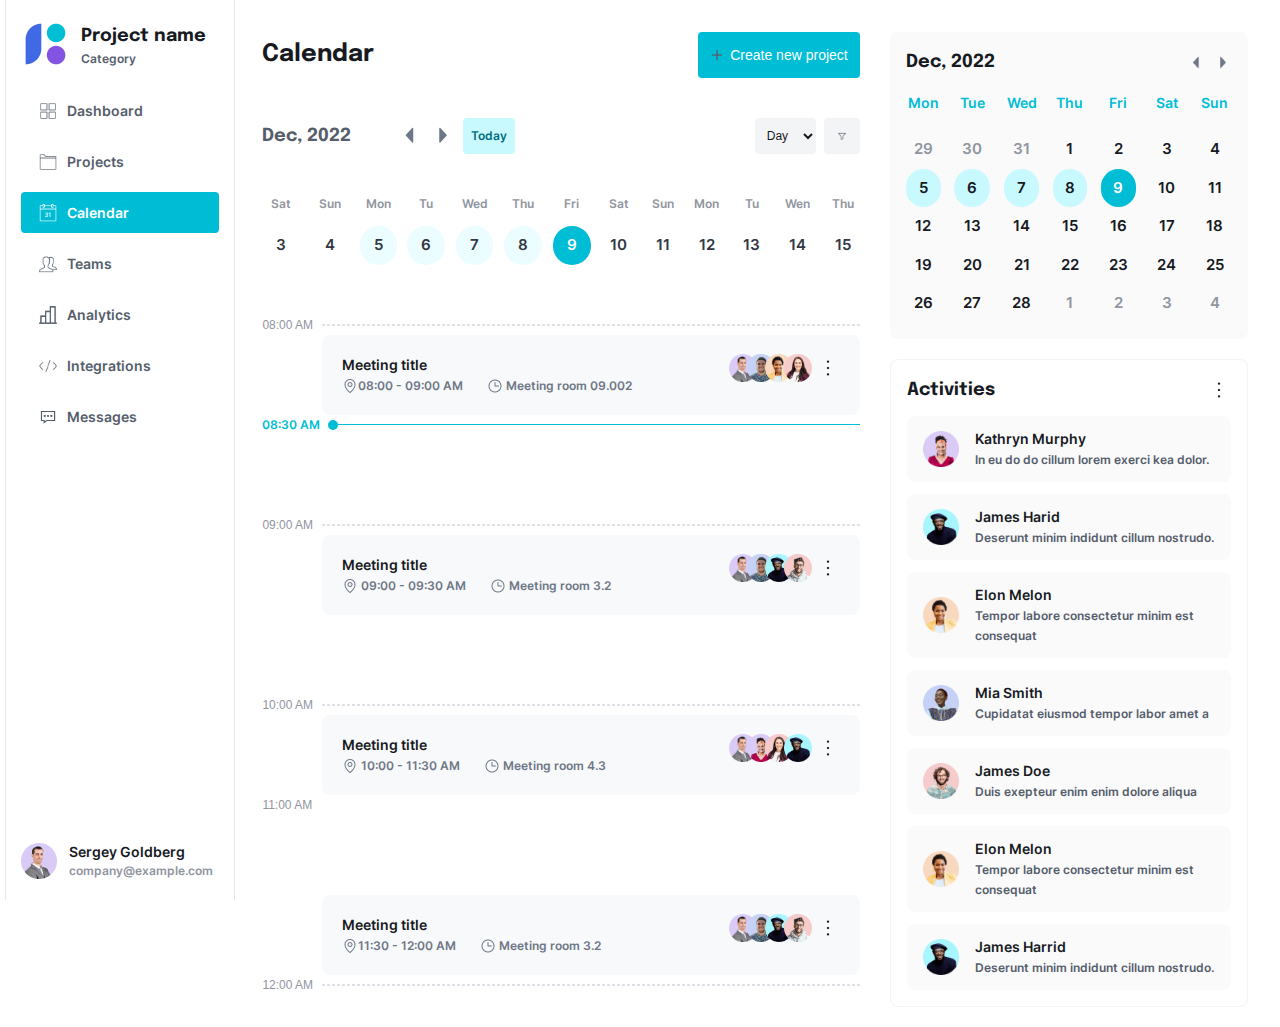
==== commit 534319d6: "Ajout des nouvels fichiers et résponsives" ====
--- a/calendar.html
+++ b/calendar.html
@@ -5,519 +5,523 @@
     <meta http-equiv="X-UA-Compatible" content="IE=edge">
     <meta name="viewport" content="width=device-width, initial-scale=1.0">
     <title>Calendar</title>
+    <link rel="stylesheet" href="assets/css/calendar.css">
+    <link rel="stylesheet" href="assets/css/sidebar.css">
     <link rel="stylesheet" href="https://www.w3schools.com/w3css/4/w3.css">
-    <link rel="stylesheet" href="style.css">
 </head>
-<body class="cal_body">
-    <!-- Sidebar -->
-    <div class="container_sidebar container_sidebar_setting w3-sidebar   w3-bar-block" style="width:18%">
-        <a class="link_dash_page" href="dashboard.html">
-            <div class="sidebar_tete">
-                <img src="imgs/logo_en_couleur.png" alt="">
-                <div class="text_logos">
+<body>
+    <section id="sidebar" class="sidebar-calendar">
+        <a class="sidebar-head" href="dashboard.html">
+            <div class="sidebar-content-head">
+                <img src="assets/photos/dashboard/sidebar-logo.png" alt="">
+                <div class="sidebar-head-text">
                     <h3 class="w3-bar-item">Project name</h3>
                     <p>Category</p>
                 </div>
             </div>
         </a>
-        <div class="menu_sidebar ">
+        <div class="sidebar-container ">
             <ul>
-                <li class="list_link_sidebar">
-                    <img class="icone_simple" src="imgs/four_squares.png" alt="">
-                    <img class="icone_white" src="imgs/square_white.png" alt="square_white">
+                <li class="sidebar-link-page">
+                    <img class="sidebar-icone-simple" src="assets/photos/dashboard/simple-square.png" alt="">
+                    <img class="sidebar-icone-hover" src="assets/photos/dashboard/square-white.png" alt="">
                     <a href="dashboard.html" class="w3-bar-item ">Dashboard</a>
                 </li>
-                <li class="list_link_sidebar">
-                    <img class="icone_simple"  src="imgs/icons8-folder-50.png" alt="">
-                    <img class="icone_white" src="imgs/folder_white.png" alt="square_white">
+                <li class="sidebar-link-page">
+                    <img class="sidebar-icone-simple" src="assets/photos/dashboard/project.png" alt="">
+                    <img class="sidebar-icone-hover" src="assets/photos/dashboard/project-white.png" alt="square_white">
                     <a href="#" class="w3-bar-item  ">Projects</a>
                 </li>
-                <li style="background: #00BDD6FF;border-radius: 4px;" class="list_link_sidebar">
-                    <img class="icone_simple" src="imgs/calendar_white.png" alt="">
-                    <img class="icone_white" src="imgs/calendar_white.png" alt="">
-                    <a style="color: white;" href="calendar.html" class="w3-bar-item  ">Calendar</a>
-                </li>
-                <li class="list_link_sidebar">
-                    <img class="icone_simple"  src="imgs/icons8-user-account-50.png" alt="">
-                    <img class="icone_white" src="imgs/user_account_white.png" alt="square_white">
+                <li class="sidebar-link-page" style="background: #00BDD6FF;border-radius: 4px;">
+                    <img  src="assets/photos/dashboard/calendar-white.png" alt="">
+                    <a href="calendar.html" class="w3-bar-item" style="color:#FFFFFFFF;">Calendar</a>
+                </li>
+                <li class="sidebar-link-page">
+                    <img class="sidebar-icone-simple" src="assets/photos/dashboard/user-acount.png" alt="">
+                    <img class="sidebar-icone-hover" src="assets/photos/dashboard/user-acount-white.png" alt="square_white">
                     <a href="#" class="w3-bar-item  ">Teams</a>
                 </li>
-                <li class="list_link_sidebar">
-                    <img class="icone_simple" src="imgs/Analystec.png" alt="">
-                    <img class="icone_white" src="imgs/Analytec_white-50.png" alt="square_white">
+                <li class="sidebar-link-page">
+                    <img class="sidebar-icone-simple" src="assets/photos/dashboard/analystec.png" alt="">
+                    <img class="sidebar-icone-hover" src="assets/photos/dashboard/analustec-white.png" alt="square_white">
                     <a href="#" class="w3-bar-item  ">Analytics</a>
                 </li>
-                <li class="list_link_sidebar">
-                    <img class="icone_simple"  src="imgs/icons8-source-code-50.png" alt="">
-                    <img class="icone_white" src="imgs/code_white.png" alt="square_white">
+                <li class="sidebar-link-page">
+                    <img class="sidebar-icone-simple" src="assets/photos/dashboard/code.png" alt="">
+                    <img class="sidebar-icone-hover" src="assets/photos/dashboard/code-white.png" alt="square_white">
                     <a href="setting.html" class="w3-bar-item ">Integrations</a>
                 </li>
-                <li class="list_link_sidebar">
-                    <img class="icone_simple" src="imgs/icone_mesage.png" alt="">
-                    <img class="icone_white" src="imgs/message_white-32.png" alt="square_white">
+                <li class="sidebar-link-page">
+                    <img class="sidebar-icone-simple" src="assets/photos/dashboard/message.png" alt="icone-message.png">
+                    <img class="sidebar-icone-hover" src="assets/photos/dashboard/message-white.png" alt="icone-message-white.png">
                     <a href="#" class="w3-bar-item  ">Messages</a>
                 </li>
             </ul>
         </div>
-        <div  class="container_sergey">
-            <img  src="imgs/sergey.png" alt="">
-            <div class="portf">
+        <div class="sidebar-sergey">
+            <img src="assets/photos/dashboard/sergey.png" alt="">
+            <div class="sidebar-sergey-text">
                 <h1>Sergey Goldberg</h1>
                 <p>company@example.com</p>
             </div>
         </div>
+    </section>
+    <section id="calendar">
+        <div class="calendar-section1">
+            <header>
+                <h1>Calendar</h1>
+                <button class="header-create"><img src="assets/photos/dashboard/plus.png" alt="image-create-button"> Create new project</button>
+            </header>
+            <div class="calendar-section1-container">
+                <div class="calendar-left">
+                    <div class="calendar-left-head">
+                        <div class="title-today-button">
+                            <h3>Dec, 2022</h3>
+                            <div class="button-today">
+                                <button class="button-today-icone"><img src="assets/photos/calendar/caret-left.png" alt="icone-caret-left"></button>
+                                <button class="button-today-icone"><img src="assets/photos/calendar/caret-right.png" alt="icone-caret-right"></button>
+                                <button class="button-text-today">Today</button>
+                            </div>
+                        </div>
+                        <div class="select-button-day">
+                            <select name="day" id="day">
+                                <option value="day">Day</option>
+                                <option value="day">Mon</option>
+                                <option value="day">Tue</option>
+                                <option value="day">Wed</option>
+                                <option value="day">Thu</option>
+                                <option value="day">Fri</option>
+                                <option value="day">Sat</option>
+                                <option value="day">Sun</option>
+                            </select>
+                            <button><img src="assets/photos/calendar/icone-day.png" alt="day-icone"></button>
+                        </div>
+                    </div>
+                    <div class="calendar-left-container">
+                        <div class="calendar-left-grid calendar-left-grid-9">
+                            <p>Sat</p>
+                            <button style="color: #323842FF;">3</button>
+                        </div>
+                        <div class="calendar-left-grid calendar-left-grid-9">
+                            <p>Sun</p>
+                            <button>4</button>
+                        </div>
+                        <div class="calendar-left-grid calendar-left-grid-9">
+                            <p>Mon</p>
+                            <button style="background: #EBFDFFFF;">5</button>
+                        </div>
+                        <div class="calendar-left-grid calendar-left-grid-9">
+                            <p>Tu</p>
+                            <button style="background: #EBFDFFFF;">6</button>
+                        </div>
+                        <div class="calendar-left-grid calendar-left-grid-9">
+                            <p>Wed</p>
+                            <button style="background: #EBFDFFFF;">7</button>
+                        </div>
+                        <div class="calendar-left-grid calendar-left-grid-9">
+                            <p>Thu</p>
+                            <button style="background: #EBFDFFFF;">8</button>
+                        </div>
+                        <div class="calendar-left-grid calendar-left-grid-9">
+                            <p>Fri</p>
+                            <button style="background: #00BDD6FF;color: #FFFFFFFF;">9</button>
+                        </div>
+                        <div class="calendar-left-grid calendar-left-grid-13">
+                            <p>Sat</p>
+                            <button>10</button>
+                        </div>
+                        <div class="calendar-left-grid calendar-left-grid-13">
+                            <p>Sun</p>
+                            <button>11</button>
+                        </div>
+                        <div class="calendar-left-grid calendar-left-grid-13">
+                            <p>Mon</p>
+                            <button>12</button>
+                        </div>
+                        <div class="calendar-left-grid calendar-left-grid-13">
+                            <p>Tu</p>
+                            <button>13</button>
+                        </div>
+                        <div class="calendar-left-grid calendar-left-grid-13">
+                            <p>Wen</p>
+                            <button>14</button>
+                        </div>
+                        <div class="calendar-left-grid calendar-left-grid-13">
+                            <p>Thu</p>
+                            <button>15</button>
+                        </div>
+                    </div>
+                </div>
+                <div class="calendar-section-user calendar-user-eight">
+                    <div class="calendar-user-column">
+                        <div class="houre-meeting-user">
+                            <p>08:00 AM</p>
+                            <div class="line-dashed"></div> 
+                        </div>
+                        <div class="meeting-user-container">
+                            <div class="meeting-duration">
+                                <h4>Meeting title</h4>
+                                <div class="map-and-metting">
+                                    <p><img width="16px" src="assets/photos/calendar/map-pin.png" alt="logo-map">08:00 - 09:00 AM</p>
+                                    <p><img width="16px" src="assets/photos/calendar/clock.png" alt="logo-clock"> Meeting room 09.002</p>
+                                </div>
+                            </div>
+                            <div class="avatar-user">
+                                <img class="avatar-image-user" src="assets/photos/calendar/sergey.png" alt="Avatar-user">
+                                <img class="avatar-image-user" src="assets/photos/calendar/avatar1.png" alt="Avatar-user">  
+                                <img class="avatar-image-user" src="assets/photos/calendar/elon-melon.png" alt="Avatar-user">
+                                <img class="avatar-image-user" src="assets/photos/calendar/avatar2.png" alt="Avatar-user">
+                                <button class="button-menu-vertical">
+                                    <img src="assets/photos/calendar/menu-vertical.png" alt="icone-menu-vertical">
+                                </button>
+                            </div>
+                        </div>
+                        <div class="calendar-line-eight">
+                            <p>08:30 AM</p>
+                            <button></button>
+                            <hr>
+                        </div>
+                    </div>
+                    <div class="calendar-user-column calendar-user-nine">
+                        <div class="houre-meeting-user">
+                            <p>09:00 AM</p>
+                            <div class="line-dashed"></div> 
+                        </div>
+                        <div class="meeting-user-container">
+                            <div class="meeting-duration">
+                                <h4>Meeting title</h4>
+                                <div class="map-and-metting">
+                                    <p><img width="16px" src="imgs/Map pin 47.png" alt=""> 09:00 - 09:30 AM</p>
+                                    <p><img width="16px" src="imgs/Clock 104.png" alt=""> Meeting room  3.2</p>
+                                </div>
+                            </div>
+                            <div class="avatar-user">
+                                <img class="avatar-image-user" src="assets/photos/calendar/sergey.png" alt="Avatar-user">
+                                <img class="avatar-image-user" src="assets/photos/calendar/avatar1.png" alt="Avatar-user">  
+                                <img class="avatar-image-user" src="assets/photos/calendar/harrid-james.png" alt="Avatar-user">
+                                <img class="avatar-image-user" src="assets/photos/calendar/avatar3.png" alt="Avatar-user">
+                                <button class="button-menu-vertical">
+                                    <img src="assets/photos/calendar/menu-vertical.png" alt="icone-menu-vertical">
+                                </button>
+                            </div>
+                        </div>
+                    </div>
+                    <div class="calendar-user-column calendar-user-ten">
+                        <div class="houre-meeting-user">
+                            <p>10:00 AM</p>
+                            <div class="line-dashed"></div> 
+                        </div>
+                        <div class="meeting-user-container">
+                            <div class="meeting-duration">
+                                <h4>Meeting title</h4>
+                                <div class="map-and-metting">
+                                    <p><img width="16px" src="imgs/Map pin 47.png" alt=""> 10:00 - 11:30 AM</p>
+                                    <p><img width="16px" src="imgs/Clock 104.png" alt=""> Meeting room 4.3</p>
+                                </div>
+                            </div>
+                            <div class="avatar-user">
+                                <img class="avatar-image-user" src="assets/photos/calendar/sergey.png" alt="Avatar-user">
+                                <img class="avatar-image-user" src="assets/photos/calendar/katryn.png" alt="Avatar-user">  
+                                <img class="avatar-image-user" src="assets/photos/calendar/avatar2.png" alt="Avatar-user">
+                                <img class="avatar-image-user" src="assets/photos/calendar/harrid-james.png" alt="Avatar-user">
+                                <button class="button-menu-vertical">
+                                    <img src="assets/photos/calendar/menu-vertical.png" alt="icone-menu-vertical">
+                                </button>
+                            </div>
+                        </div>
+                        <div class="houre-meeting-user">
+                            <p>11:00 AM</p>
+                        </div>
+                    </div>
+                    <div class="calendar-user-column calendar-user-eleven">
+                        <div class="meeting-user-container">
+                            <div class="meeting-duration">
+                                <h4>Meeting title</h4>
+                                <div class="map-and-metting">
+                                    <p><img width="16px" src="imgs/Map pin 47.png" alt="">11:30 - 12:00 AM</p>
+                                    <p><img width="16px" src="imgs/Clock 104.png" alt=""> Meeting room  3.2</p>
+                                </div>
+                            </div>
+                            <div class="avatar-user">
+                                <img class="avatar-image-user" src="assets/photos/calendar/sergey.png" alt="Avatar-user">
+                                <img class="avatar-image-user" src="assets/photos/calendar/avatar1.png" alt="Avatar-user">  
+                                <img class="avatar-image-user" src="assets/photos/calendar/harrid-james.png" alt="Avatar-user">
+                                <img class="avatar-image-user" src="assets/photos/calendar/avatar3.png" alt="Avatar-user">
+                                <button class="button-menu-vertical">
+                                    <img src="assets/photos/calendar/menu-vertical.png" alt="icone-menu-vertical">
+                                </button>
+                            </div>
+                        </div>
+                        <div class="houre-meeting-user">
+                            <p>12:00 AM</p>
+                            <div class="line-dashed"></div> 
+                        </div>
+                    </div>
+                </div>
+            </div>
+        </div>
+        <div class="calendar-section2">
+            <div class="calendar-rigth">
+                <div class="calendar-rigth-head">
+                    <h3>Dec, 2022</h3>
+                    <div class="rigth-today-button">
+                        <button><img src="assets/photos/calendar/caret-left.png" alt="icone-caret-left"></button>
+                        <button><img src="assets/photos/calendar/caret-right.png" alt="icone-caret-rigth"></button>
+                    </div>
+                </div>
+                <div class="calendar-rigth-container">
+                    <div class="calendar-rigth-week">
+                        <button class="calendar-rigth-day">Mon</button>
+                        <button class="calendar-rigth-date previous-and-next-date">29</button>
+                        <button class="calendar-rigth-date date-in-month" style="background: #C8F9FFFF;">5</button>
+                        <button class="calendar-rigth-date date-in-month">12</button>
+                        <button class="calendar-rigth-date date-in-month">19</button>
+                        <button class="calendar-rigth-date date-in-month">26</button>
+                    </div>
+                    <div class="calendar-rigth-week">
+                        <button class="calendar-rigth-day">Tue</button>
+                        <button class="calendar-rigth-date previous-and-next-date">30</button>
+                        <button class="calendar-rigth-date date-in-month" style="background: #C8F9FFFF;">6</button>
+                        <button class="calendar-rigth-date date-in-month">13</button>
+                        <button class="calendar-rigth-date date-in-month">20</button>
+                        <button class="calendar-rigth-date date-in-month">27</button>
+                    </div>
+                    <div class="calendar-rigth-week">
+                        <button class="calendar-rigth-day">Wed</button>
+                        <button class="calendar-rigth-date previous-and-next-date">31</button>
+                        <button class="calendar-rigth-date date-in-month" style="background: #C8F9FFFF;">7</button>
+                        <button class="calendar-rigth-date date-in-month">14</button>
+                        <button class="calendar-rigth-date date-in-month">21</button>
+                        <button class="calendar-rigth-date date-in-month">28</button>
+                    </div>
+                    <div class="calendar-rigth-week">
+                        <button class="calendar-rigth-day">Thu</button>
+                        <button class="calendar-rigth-date date-in-month">1</button>
+                        <button class="calendar-rigth-date date-in-month" style="background: #C8F9FFFF;">8</button>
+                        <button class="calendar-rigth-date date-in-month">15</button>
+                        <button class="calendar-rigth-date date-in-month">22</button>
+                        <button class="calendar-rigth-date previous-and-next-date">1</button>
+                    </div>
+                    <div class="calendar-rigth-week">
+                        <button class="calendar-rigth-day">Fri</button>
+                        <button class="calendar-rigth-date date-in-month">2</button>
+                        <button class="calendar-rigth-date date-in-month" style="background: #00BDD6FF;color: #FFFFFFFF;">9</button>
+                        <button class="calendar-rigth-date date-in-month">16</button>
+                        <button class="calendar-rigth-date date-in-month">23</button>
+                        <button class="calendar-rigth-date previous-and-next-date">2</button>
+                    </div>
+                    <div class="calendar-rigth-week">
+                        <button class="calendar-rigth-day">Sat</button>
+                        <button class="calendar-rigth-date date-in-month">3</button>
+                        <button class="calendar-rigth-date date-in-month">10</button>
+                        <button class="calendar-rigth-date date-in-month">17</button>
+                        <button class="calendar-rigth-date date-in-month">24</button>
+                        <button class="calendar-rigth-date previous-and-next-date">3</button>
+                    </div>
+                    <div class="calendar-rigth-week">
+                        <button class="calendar-rigth-day">Sun</button>
+                        <button class="calendar-rigth-date date-in-month">4</button>
+                        <button class="calendar-rigth-date date-in-month">11</button>
+                        <button class="calendar-rigth-date date-in-month">18</button>
+                        <button class="calendar-rigth-date date-in-month">25</button>
+                        <button class="calendar-rigth-date previous-and-next-date">4</button>
+                    </div>
+                </div>
+            </div>
+            <!-- <div class="calendar-activitie"></div> -->
+            <div class="calendar-activity">
+                <div class="activity-head">
+                    <h2>Activities</h2>
+                    <div class="rigth-menu-button">
+                        <button><img src="assets/photos/calendar/menu-vertical.png" alt="icone-menu-vertical"></button>
+                    </div>
+                </div>
+                <div class="activity-container">
+                    <div class="activity-column">
+                        <img src="assets/photos/dashboard/kathryn.png" alt="kathryn-avatar">
+                        <div class="activity-description-avatar">
+                            <h5>Kathryn Murphy</h5>
+                            <p>In eu do do cillum lorem exerci kea dolor.</p>
+                        </div>
+                    </div>
+                    <div class="activity-column">
+                        <img src="assets/photos/dashboard/harrid-james.png" alt="kathryn-avatar">
+                        <div class="activity-description-avatar">
+                            <h5>James Harid</h5>
+                            <p>Deserunt minim indidunt cillum nostrudo.</p>
+                        </div>
+                    </div>
+                    <div class="activity-column">
+                        <img src="assets/photos/dashboard/elon-melon.png" alt="kathryn-avatar">
+                        <div class="activity-description-avatar">
+                            <h5>Elon Melon</h5>
+                            <p>Tempor labore consectetur minim est consequat</p>
+                        </div>
+                    </div>
+                    <div class="activity-column">
+                        <img src="assets/photos/dashboard/mia-smith.png" alt="kathryn-avatar">
+                        <div class="activity-description-avatar">
+                            <h5>Mia Smith</h5>
+                            <p>Cupidatat eiusmod tempor labor amet a</p>
+                        </div>
+                    </div>
+                    <div class="activity-column">
+                        <img src="assets/photos/dashboard/james-doe.png" alt="kathryn-avatar">
+                        <div class="activity-description-avatar">
+                            <h5>James Doe</h5>
+                            <p>Duis exepteur enim enim dolore aliqua</p>
+                        </div>
+                    </div>
+                    <div class="activity-column">
+                        <img src="assets/photos/dashboard/elon-melon.png" alt="kathryn-avatar">
+                        <div class="activity-description-avatar">
+                            <h5>Elon Melon</h5>
+                            <p>Tempor labore consectetur minim est consequat</p>
+                        </div>
+                    </div>
+                    <div class="activity-column">
+                        <img src="assets/photos/dashboard/harrid-james.png" alt="kathryn-avatar">
+                        <div class="activity-description-avatar">
+                            <h5>James Harrid</h5>
+                            <p>Deserunt minim indidunt cillum nostrudo.</p>
+                        </div>
+                    </div>
+                </div>
+            </div>  
+        </div>
+    </section>
+    <section id="calendar-none">
+        <h1>Calendar</h1>
+        <div class="calendar-head-none">
+            <div class="image-avatar-none">
+                <img src="assets/photos/dashboard/jane.png" alt="calendar-avatar">
+                <img src="assets/photos/calendar/elon-melon.png" alt="calendar-avatar">
+                <img src="assets/photos/calendar/mia-smith.png" alt="calendar-avatar">
+                <img src="assets/photos/calendar/avatar-none-1.png" alt="calendar-avatar">
+                <img src="assets/photos/calendar/+9.png" alt="calendar-avatar">
+            </div>
+            <div class="calendar-head-month">
+                <form action="">
+                    <select name="month" id="month">
+                        <option value="month">Dec</option>
+                        <option value="month">Jan</option>
+                        <option value="month">Fev</option>
+                        <option value="month">Mars</option>
+                        <option value="month">Avril</option>
+                        <option value="month">Mai</option>
+                        <option value="month">Juin</option>
+                        <option value="month">Juillet</option>
+                        <option value="month">Août</option>
+                        <option value="month">Sept</option>
+                        <option value="month">Oct</option>
+                        <option value="month">Nov</option>
+                    </select>
+                </form>
+                <button><img src="assets/photos/calendar/icone-day.png" alt="icone-day"></button>
+            </div>
+        </div>
+        <div class="calendar-container-none">
+            <div class="day-date-none">
+                <h4>Mon</h4>
+                <button>19</button>
+            </div>
+            <div class="day-date-none day-date-none20">
+                <h4>Tue</h4>
+                <button class="button-date20-none">20</button>
+                <div class="vertical-line-blue"></div>
+            </div>
+            <div class="day-date-none">
+                <h4>Wed</h4>
+                <button>21</button>
+            </div>
+            <div class="day-date-none">
+                <h4>Thu</h4>
+                <button>22</button>
+            </div>
+            <div class="day-date-none">
+                <h4>Fri</h4>
+                <button>23</button>
+            </div>
+            <div class="day-date-none">
+                <h4>Sat</h4>
+                <button>24</button>
+            </div>
+            <div class="day-date-none">
+                <h4>Sun</h4>
+                <button>25</button>
+            </div>
+        </div>
+        <div class="calendar-user-none">
+            <div class="user-none-row user-none-row1">
+                <div class="image-user-none">
+                    <img src="assets/photos/dashboard/jane.png" alt="user-none">
+                </div>
+                <p>Pariatur ex duis</p>
+            </div>
+            <div class="user-none-row user-none-row2">
+                <div class="image-user-none">
+                    <img src="assets/photos/dashboard/jane.png" alt="user-none">
+                </div>
+                <p>Pariatur ex duis</p>
+            </div>
+            <div class="user-none-row user-none-row3">
+                <div class="image-user-none">
+                    <img style="margin-right: -10px;" src="assets/photos/calendar/elon-melon.png" alt="user-none">
+                    <img src="assets/photos/calendar/katryn.png" alt="user-none">
+                </div>
+                <p>Pariatur ex duis</p>
+            </div>
+            <div class="user-none-row user-none-row4">
+                <div class="image-user-none">
+                    <img style="margin-right: -10px;" src="assets/photos/calendar/elon-melon.png" alt="user-none">
+                    <img style="margin-right: -10px;" src="assets/photos/calendar/katryn.png" alt="user-none">
+                    <img src="assets/photos/calendar/avatar1.png" alt="user-none">
+                </div>
+                <p>Consequat magma</p>
+            </div>
+            <div class="user-none-row user-none-row5">
+                <div class="image-user-none">
+                    <img src="assets/photos/calendar/sergey.png" alt="user-none">
+                </div>
+                <p>Pariatur ex duis</p>
+            </div>
+            <div class="user-none-row user-none-row6">
+                <div class="image-user-none">
+                    <img src="assets/photos/dashboard/jane.png" alt="user-none">
+                </div>
+                <p>Paria</p>
+            </div>
+            <div class="button-add">
+                <button>+</button>
+            </div>
+        </div>
+    </section>
+    <div class="sidebar-footer">
+        <a href="dashboard.html">
+            <img class="icone-simple-footer" src="assets/photos/dashboard/simple-square.png" alt="icone-dashboard">
+            <img class="icone-white-blue" src="assets/photos/dashboard/icone-square-blue.png" alt="icone-square-hover">
+            <p>Dashboard</p>
+        </a>
+        <a href="calendar.html">
+            <img class="icone-simple-footer" src="assets/photos/dashboard/icons8-calendar-blue.png" alt="icone-dashboard">
+            <img class="icone-white-blue" src="assets/photos/dashboard/icons8-calendar-blue.png" alt="icone-square-hover">
+            <p style="color: #00BDD6FF">Calendar</p>
+        </a>
+        <a href="dashboard.html">
+            <img class="icone-simple-footer" src="assets/photos/dashboard/user-acount.png" alt="icone-dashboard">
+            <img class="icone-white-blue" src="assets/photos/dashboard/user-blue-footer.png" alt="icone-square-hover">
+            <p>Teams</p>
+        </a>
+        <a href="dashboard.html">
+            <img class="icone-simple-footer" src="assets/photos/dashboard/message.png" alt="icone-dashboard">
+            <img class="icone-white-blue" src="assets/photos/dashboard/message-blue-footer.png" alt="icone-square-hover">
+            <p>Messages</p>
+        </a>
+        <a href="setting.html">
+            <img class="icone-simple-footer" src="assets/photos/dashboard/setting-footer.png" alt="icone-dashboard">
+            <img class="icone-white-blue" src="assets/photos/dashboard/setting-blue-footer.png" alt="icone-square-hover">
+            <p>Settings</p>
+        </a>
     </div>
-    <!--SECTION  -->
-    <div class="section1_section2_calendar">
-    <section id="section_1">
-        <!-- header -->
-        <div class="header_section1">
-            <h1>Calendar</h1>
-            <button class="create_button"><img src="imgs/icons8-plus-math-24.png" alt="">Creat new project</button>
-        </div>
-        <!-- calendar_1_section -->
-        <div class="calendar_1_section">
-            <div class="calendar_head">
-                <div class="title_button">
-                    <h3>Dec, 2022</h3>
-                    <div class="three_button">
-                        <a href="#"><img width="24px" height="24px" src="imgs/Caret left extra 4.png" alt="Icone_left_caret"></a>
-                        <a href="#"><img width="24px" height="24px" src="imgs/Caret right extra 4.png" alt="Icone_right_caret"></a>
-                        <button>Today</button>
-                    </div>
-                </div>
-                <div class="select_button">
-                    <form action="">
-                        <select name="" id="">
-                            <option value="">Day</option>
-                        </select>
-                    </form>
-                    <button><img width="24px" height="24px" src="imgs/icone_day.png" alt="icon_img_button"></button>
-                </div>
-            </div>
-            <div class="calendar_contenu">
-                <div class="day_of_date">
-                    <p>Sat</p>
-                    <button class="background_white">3</button>
-                </div>
-                <div class="day_of_date">
-                    <p>Sun</p>
-                    <button class="background_white">4</button>
-                </div>
-                <div class="day_of_date">
-                    <p>Mon</p>
-                    <button class="background_blue">5</button>
-                </div>
-                <div class="day_of_date">
-                    <p>Tu</p>
-                    <button class="background_blue">6</button>
-                </div>
-                <div class="day_of_date">
-                    <p>Wed</p>
-                    <button class="background_blue">7</button>
-                </div>
-                <div class="day_of_date">
-                    <p>Thu</p>
-                    <button class="background_blue">8</button>
-                </div>
-                <div class="day_of_date">
-                    <p>Fri</p>
-                    <button style="background: #00BDD6FF;">9</button>
-                </div>
-                <div class="day_of_date">
-                    <p>Sat</p>
-                    <button class="background_white">10</button>
-                </div>
-                <div class="day_of_date">
-                    <p>Sun</p>
-                    <button class="background_white">11</button>
-                </div>
-                <div class="day_of_date">
-                    <p>Mon</p>
-                    <button class="background_white">12</button>
-                </div>
-                <div class="day_of_date">
-                    <p>Tu</p>
-                    <button class="background_white">13</button>
-                </div>
-                <div class="day_of_date">
-                    <p>Wed</p>
-                    <button class="background_white">14</button>
-                </div>
-                <div class="day_of_date thursday_date">
-                    <p>Thu</p>
-                    <button class="background_white">15</button>
-                </div>
-            </div>
-        </div>
-        <!--  time_1_section-->
-        <div class="time_1_section">
-            <!-- eight_time_about -->
-            <div class="eight_time_about">
-                <div class="line_text_border">
-                    <p>08:00 AM</p>
-                    <div class="line_border"></div>
-                </div>
-                <div class="together_time_container">
-                    <div class="text_together">
-                        <h4>Evently title</h4>
-                        <div class="metting_room">
-                            <p><img width="16px" src="imgs/Map pin 47.png" alt=""> 08:00 - 09:00 AM</p>
-                            <p><img width="16px" src="imgs/Clock 104.png" alt=""> Meeting room  09.002</p>
-                        </div>
-                    </div>
-                    <div class="image_line">
-                        <img src="imgs/sergey.png" alt="Sergey Avatar">
-                        <img src="imgs/Avatar 2527.png" alt="Avatar 2535">
-                        <img src="imgs/Elon_Melon.png" alt="Elon Melon">
-                        <img src="imgs/Avatar 2537.png" alt="Avatar 2537">
-                        <button>
-                            <img width="24px" src="imgs/Dots three vertical 73.png" alt="">
-                        </button>
-                    </div>
-                </div>
-                <div class="line_eight_down">
-                    <p>08:30 AM</p>
-                    <button></button>
-                    <hr>
-                </div>
-            </div>
-            <!-- nine_time_about -->
-            <div class="nine_time_about">
-                <div class="line_text_border">
-                    <p>09:00 AM</p>
-                    <div class="line_border"></div>
-                </div>
-                <div class="together_time_container">
-                    <div class="text_together">
-                        <h4>Meeting title</h4>
-                        <div class="metting_room">
-                            <p><img width="16px" src="imgs/Map pin 47.png" alt=""> 09:00 - 09:30 AM</p>
-                            <p><img width="16px" src="imgs/Clock 104.png" alt=""> Meeting room  3.2</p>
-                        </div>
-                    </div>
-                    <div class="image_line">
-                        <img src="imgs/sergey.png" alt="Sergey Avatar">
-                        <img src="imgs/Avatar 2527.png" alt="Avatar 2535">
-                        <img src="imgs/Harrid_James.png" alt="James Harrid">
-                        <img src="imgs/Avatar 2529.png" alt="Avatar 2529">
-                        <button>
-                            <img width="24px" src="imgs/Dots three vertical 73.png" alt="">
-                        </button>
-                    </div>
-                </div>
-            </div>
-            <!-- ten_time_about -->
-            <div class="ten_time_about">
-                <div class="line_text_border">
-                    <p>10:00 AM</p>
-                    <div class="line_border"></div>
-                </div>
-                <div class="together_time_container">
-                    <div class="text_together">
-                        <h4>Meeting title</h4>
-                        <div class="metting_room">
-                            <p><img width="16px" src="imgs/Map pin 47.png" alt=""> 10:00 - 11:30 AM</p>
-                            <p><img width="16px" src="imgs/Clock 104.png" alt=""> Meeting room  4.3</p>
-                        </div>
-                    </div>
-                    <div class="image_line">
-                        <img src="imgs/sergey.png" alt="Sergey Avatar">
-                        <img src="imgs/Kathryn.png" alt="Kathryn Morthy">
-                        <img src="imgs/Avatar 2537.png" alt="Avatar 2537">
-                        <img src="imgs/Harrid_James.png" alt="James Harrid">
-                        <button>
-                            <img width="24px" src="imgs/Dots three vertical 73.png" alt="">
-                        </button>
-                    </div>
-                </div>
-                <div class="line_down">
-                    <p>11:00 AM</p>
-                </div>
-            </div>
-            <!-- eleven_time_about -->
-            <div class="eleven_time_about">
-                <div class="together_time_container">
-                    <div class="text_together">
-                        <h4>Meeting title</h4>
-                        <div class="metting_room">
-                            <p><img width="16px" src="imgs/Map pin 47.png" alt=""> 11:30 - 12:00 AM</p>
-                            <p><img width="16px" src="imgs/Clock 104.png" alt=""> Meeting room  3.2</p>
-                        </div>
-                    </div>
-                    <div class="image_line">
-                        <img  src="imgs/sergey.png" alt="Sergey Avatar">
-                        <img  src="imgs/Avatar 2527.png" alt="Avatar 2535">
-                        <img  src="imgs/Harrid_James.png" alt="James Harrid">
-                        <img  src="imgs/Avatar 2529.png" alt="Avatar 2529">
-                        <button>
-                            <img width="24px" src="imgs/Dots three vertical 73.png" alt="">
-                        </button>
-                    </div>
-                </div>
-                <div class="line_text_border">
-                    <p>12:00 AM</p>
-                    <div class="line_border"></div>
-                </div>
-            </div>
-        </div>
-    </section>
-    <!-- section 2 -->
-    <section>
-        <div id="section_2">
-            <!-- right_calendar -->
-            <div class="right_calendar">
-                <div class="head_right_cal">
-                    <h3>Dec, 2022</h3>
-                    <div class="icons_cal">
-                        <img width="18px" height="18px" src="imgs/Caret left extra 4.png" alt="">
-                        <img width="18px" height="18px" src="imgs/Caret right extra 4.png" alt="">
-                    </div>
-                </div>
-                <div class="grid_right_cal">
-                    <div class="week_month">
-                        <button class="day_button">Mon</button>
-                        <button style="color: #9095A0FF;" class="left_date date_button">29</button>
-                        <button style="background: #C8F9FFFF;" class="date_button">5</button>
-                        <button class="date_button">12</button>
-                        <button class="date_button">19</button>
-                        <button class="date_button">26</button>
-                    </div>
-                    <div class="week_day">
-                        <button class="day_button">Tue</button>
-                        <button style="color: #9095A0FF;" class="left_date date_button">30</button>
-                        <button style="background: #C8F9FFFF;" class="date_button">6</button>
-                        <button class="date_button">13</button>
-                        <button class="date_button">20</button>
-                        <button class="date_button">27</button>
-                    </div>
-                    <div class="week_day">
-                        <button class="day_button">Wed</button>
-                        <button style="color: #9095A0FF;" class="left_date date_button">31</button>
-                        <button style="background: #C8F9FFFF;" class="date_button">7</button>
-                        <button class="date_button">14</button>
-                        <button class="date_button">21</button>
-                        <button class="date_button">28</button>
-                    </div>
-                    <div class="week_day">
-                        <button class="day_button">Thu</button>
-                        <button class="date_button">1</button>
-                        <button style="background: #C8F9FFFF;"  class="date_button">8</button>
-                        <button class="date_button">15</button>
-                        <button class="date_button">22</button>
-                        <button class="date_button">29</button>
-                    </div>
-                    <div class="week_day">
-                        <button class="day_button">Fri</button>
-                        <button class="date_button">2</button>
-                        <button style="background: #00BDD6FF; " class="date_button">9</button>
-                        <button class="date_button">16</button>
-                        <button class="date_button">23</button>
-                        <button class="date_button">30</button>
-                    </div>
-                    <div class="week_day">
-                        <button class="day_button">Sat</button>
-                        <button class="date_button">3</button>
-                        <button class="date_button">10</button>
-                        <button class="date_button">17</button>
-                        <button class="date_button">24</button>
-                        <button class="date_button">31</button>
-                    </div>
-                    <div class="week_day">
-                        <button class="day_button">San</button>
-                        <button class="date_button">4</button>
-                        <button class="date_button">11</button>
-                        <button class="date_button">18</button>
-                        <button class="date_button">25</button>
-                        <button style="color: #9095A0FF;" class="next_date date_button">1</button>
-                    </div>
-                </div>
-            </div>
-            <!-- container_activity -->
-            <div class="container_activity">
-                <div class="header_activity">
-                    <h1>Activities</h1>
-                    <button><img width="24px" height="24px" src="imgs/Dots three vertical 73.png" alt=""></button>
-                </div>
-                <div class="content_activity">
-                    <div class="people_act">
-                        <img width="36px" height="36px" src="imgs/Kathryn.png" alt="">
-                        <div>
-                            <h3>Kathryn Murphy</h3>
-                            <p>In eu do do cillum lorem exerci kea dolor.</p>
-                        </div>
-                    </div>
-                     <div class="people_act">
-                        <img width="36px" height="36px" src="imgs/Harrid_James.png" alt="">
-                        <div>
-                            <h3>James Harrid</h3>
-                            <p>Deserunt minim indidunt cillum nostrudo. </p>
-                        </div>
-                    </div>
-                    <div class="people_act">
-                        <img width="36px" height="36px" src="imgs/Elon_Melon.png" alt="">
-                        <div>
-                            <h3>Elon Melon</h3>
-                            <p>Tempor labore consectetur minim est consequat</p>
-                        </div>
-                    </div>
-                    <div class="people_act">
-                        <img width="36px" height="36px" src="imgs/Mia_Smith.png" alt="">
-                        <div>
-                            <h3>Mia Smith</h3>
-                            <p>Cupidatat eiusmod tempor labor amet a </p>
-                        </div>
-                    </div>
-                    <div class="people_act">
-                        <img width="36px" height="36px" src="imgs/james_doe.png" alt="">
-                        <div>
-                            <h3>James Doe</h3>
-                            <p>Duis exepteur enim enim dolore aliqua</p>
-                        </div>
-                    </div>
-                    <div class="people_act">
-                        <img width="36px" height="36px" src="imgs/Elon_Melon.png" alt="">
-                        <div>
-                            <h3>Elon Melon</h3>
-                            <p>Tempor labore consectetur minim est consequat</p>
-                        </div>
-                    </div>
-                    <div class="people_act">
-                        <img width="36px" height="36px" src="imgs/Harrid_James.png" alt="">
-                        <div>
-                            <h3>James Harrid</h3>
-                            <p>Deserunt minim indidunt cillum nostrudo. </p>
-                        </div>
-                    </div>
-                </div>
-            </div>
-        </div>
-    </section>                   
-    </div>
-    <!-- fichier calendar none -->
-    <section class="calendar_none">
-        <div>
-            <h1>Calendar</h1>
-            <!-- image -->
-            <div class="image_select_cal">
-                <div class="five_image">
-                    <img src="imgs/Jane.png" alt="Jane">
-                    <img src="imgs/Elon_Melon.png" alt="Elon_Melon">
-                    <img src="imgs/Mia_Smith.png" alt="Mia_Smith">
-                    <img src="imgs/Avatar-none.png" alt="">
-                    <img src="imgs/Avatar9.png" alt="">
-                </div>
-                <div class="cal_select_none">
-                    <form action="">
-                        <select name="" id="">
-                            <option value="">Dec</option>
-                        </select>
-                    </form>
-                    <button><img width="30px" height="30px" src="imgs/icone_day.png" alt="icon_img_button"></button>
-                </div>
-            </div>
-            <!-- calendar -->
-            <div class="container_none_cal">
-                <div class="day_date_none">
-                    <h4>Mon</h4>
-                    <p>19</p>
-                </div>
-                <div class="day_date_none">
-                    <h4>Tue</h4>
-                    <p class="twenty_parag">20</p>
-                </div>
-                <div class="day_date_none">
-                    <h4>Wed</h4>
-                    <p>21</p>
-                </div>
-                <div class="day_date_none">
-                    <h4>Thu</h4>
-                    <p>22</p>
-                </div>
-                <div class="day_date_none">
-                    <h4>Fri</h4>
-                    <p>23</p>
-                </div>
-                <div class="day_date_none">
-                    <h4>Sat</h4>
-                    <p>24</p>
-                </div>
-                <div class="day_date_none">
-                    <h4>San</h4>
-                    <p>25</p>
-                </div>
-            </div>
-            <!-- -->
-            <div class="section_line_none">
-                <div class="section_none">
-                    <div class="together_none_contain text_pariatur1" style="background-color: #F0F8FEFF;margin-left: 12%;width: 224px;">
-                        <img src="imgs/Jane.png" alt="Jane_Avatar_img">
-                        <p class="paragraphe_together_none">Pariatur ex duis</p>
-                    </div>
-                    <div class="together_none_contain text_pariatur2" style="background-color: #F5F2FDFF;margin-left: 30%;width: 224px;">
-                        <img src="imgs/Jane.png" alt="Jane_Avatar_img">
-                        <p class="paragraphe_together_none">Pariatur ex duis</p>
-                    </div>
-                    <div class="together_none_contain text_pariatur3" style="background-color: #FDF2F2FF;width: 305px;margin-left: 8%;">
-                        <div>
-                            <img src="imgs/Elon_Melon.png" alt="Elon_Melon_Avatar_img">
-                            <img src="imgs/Kathryn.png" alt="Kathryn_Avatar_img" style="margin-left: -10px;">
-                        </div>
-                        <p class="paragraphe_together_none">Pariatur ex duis</p>
-                    </div>
-                    <div class="together_none_contain text_consequat" style="background-color: #F0F8FEFF;width: 305px;margin-left: 30%">
-                        <div>
-                            <img src="imgs/Elon_Melon.png" alt="Elon_Melon_Avatar_img">
-                            <img src="imgs/Kathryn.png" alt="Kathryn_Avatar_img" style="margin-left: -10px;">
-                            <img src="imgs/Avatar 2527.png" alt="Avatar_img" style="margin-left: -10px;">
-                        </div>
-                        <p class="paragraphe_together_none">Consequat magma</p>
-                    </div>
-                    <div class="together_none_contain text_pariatur4" style="background-color: #F5F2FDFF;margin-left: 8%;">
-                        <img src="imgs/sergey.png" alt="Sergey_Avatar_img">
-                        <p class="paragraphe_together_none">Pariatur ex duis</p>
-                    </div>
-                    <div class="together_none_contain text_paria" style="background-color: #F1F4FDFF;margin-bottom: 190px;margin-left: 5%;">
-                        <img src="imgs/Jane.png" alt="Jane_Avatar_img">
-                        <p class="paragraphe_together_none">Paria</p>
-                    </div>
-                </div>
-                <div class="line_verticale"></div>
-                <div class="button_plus">
-                    <button><img src="" alt="">+</button>
-                </div>
-            </div>
-        </div>
-    </section>
-    <!-- sidebar_menu_bottom -->
-    <section class="sidebar_menu_bottom">
-        <div class="sidebar_footer">
-            <a href="dashboard.html">
-                <img class="image_simple" src="imgs/four_squares.png" alt="link-dashboard-footer">
-                <img class="image_hover_blue" src="imgs/icons8-four-squares-blue.png" alt="link-dashboard-footer-hover">
-                <p>Dashboard</p>
-            </a>
-            <a href="calendar.html">
-                <img class="image_simple" src="imgs/icons8-calendar-blue.png" alt="link-calendar-footer">
-                <img class="image_hover_blue" src="imgs/icons8-calendar-blue.png" alt="link-calendar-footer-hover">
-                <p style="color: #00BDD6FF;">Calendar</p>
-            </a>
-            <a href="#">
-                <img class="image_simple" src="imgs/icons8-user-account-50.png" alt="link-team-footer">
-                <img class="image_hover_blue" src="imgs/user_acount_blue.png" alt="link-team-footer-hover">
-                <p>Teams</p>
-            </a>
-            <a href="#">
-                <img class="image_simple" src="imgs/icone_mesage.png" alt="link-message-footer">
-                <img class="image_hover_blue" src="imgs/icons8-typing-24-message-blue.png" alt="link-message-footer-hover">
-                <p>Messages</p>
-            </a>
-            <a href="setting.html">
-                <img class="image_simple" src="imgs/icons8-setting-24.png" alt="link-setting-footer">
-                <img class="image_hover_blue" src="imgs/icons8-setting-blue.png" alt="link-setting-footer-hover">
-                <p>Setting</p>
-            </a>
-        </div>
-    </section>
 </body>
 </html>--- a/assets/css/calendar.css
+++ b/assets/css/calendar.css
@@ -0,0 +1,660 @@
+@font-face{
+    font-family: 'Epilogue';
+    src: url(../fonts/epilogue/static/Epilogue-Bold.ttf),
+        url(../fonts/epilogue/static/Epilogue-ExtraLight.ttf),
+        url(../fonts/epilogue/static/Epilogue-LightItalic.ttf),
+        url(../fonts/epilogue/static/Epilogue-Medium.ttf);
+    }
+
+@font-face{
+    font-family: 'Inter';
+    src: url(../fonts/inter/static/Inter-SemiBold.ttf);
+}
+
+* {
+    margin: 0;
+    padding: 0;
+}
+
+h1, h2, h3, h4, h5, h6{
+    margin: 0!important;
+}
+
+#calendar{
+    margin-left: 18%;
+    display: flex;
+    gap: 30px;
+    padding: 32px 32px 20px 32px;
+}
+
+/* calendar-section1 */
+.calendar-section1{
+    width: 68%;
+    display: flex;
+    flex-direction: column;
+    gap: 40px;
+}
+
+.calendar-section1-container{
+    display: flex;
+    flex-direction: column;
+    gap: 50px;
+}
+.calendar-section1 header{
+    display: flex;
+    justify-content: space-between;
+    align-items: center;
+}
+.calendar-section1 header h1{
+    font-size: 24px; 
+    line-height: 36px; 
+    color: #171A1FFF;
+    font-family: 'Epilogue';
+}
+.calendar-section1 .header-create{
+    font-size: 14px; 
+    line-height: 22px; 
+    color: #FFFFFFFF; 
+    background: #00BDD6FF;
+    border: none;
+    border-radius: 4px;
+    padding: 12px;
+    display: flex;
+    align-items: center;
+    gap: 6px;
+}
+.calendar-section1 .header-create img{
+    width: 14px;
+}
+
+.calendar-left{
+    display: flex;
+    flex-direction: column;
+    gap: 40px;
+}
+.calendar-left-head{
+    display: flex;
+    justify-content: space-between;
+    align-items: center;
+}
+
+.title-today-button{
+    display: flex;
+    align-items: center;
+    gap: 48px;
+}
+.title-today-button h3{
+    font-size: 18px; 
+    line-height: 28px; 
+    color: #565E6CFF;
+    font-family: 'Epilogue';
+}
+
+.button-today {
+    display: flex;
+    gap: 8px;
+}
+.button-today .button-today-icone{
+    background-color: transparent;
+    border: none;
+}
+.button-today .button-today-icone:hover{
+    background: #F3F4F6FF;
+    border-radius: 3px;
+}
+.button-today img{
+    width: 24px;
+    height: 24px;
+}
+.button-text-today{
+    border: none; 
+    border-radius: 4px;
+    font-size: 12px; 
+    line-height: 20px; 
+    color: #006D7CFF; 
+    background: #C8F9FFFF;
+    font-family: 'Inter';
+    padding: 8px;
+}
+.button-text-today:hover{
+    background-color:  #83F1FFFF;
+    color: #006D7CFF; 
+}
+.button-text-today:active{
+    background: #3EE9FFFF;
+}
+
+.select-button-day img{
+    width: 24px; 
+    height: 24px; 
+}
+.select-button-day{
+    display: flex;
+    gap: 8px;
+}
+.select-button-day select{
+    font-size: 12px; 
+    color: #171A1FFF;
+    background: #F3F4F6FF;
+    border-radius: 4px;
+    outline: none; 
+    padding: 8px;
+    border: none;
+}
+.select-button-day button{
+    color: #565E6CFF;
+    background: #F3F4F6FF;
+    border: none; 
+    border-radius: 4px;
+    padding: 6px;
+}
+
+
+.calendar-left-container{
+    display: flex;
+    justify-content: space-between;
+}
+.calendar-left-container p{
+    font-size: 12px; 
+    line-height: 20px; 
+    color: #9095A0FF; 
+    font-family: 'Inter';
+}
+.calendar-left-container button{
+    border: none;
+    background-color: transparent;
+    color: #323842FF;
+    font-family: 'Inter';
+}
+
+.calendar-left-grid{
+    display: flex;
+    flex-direction: column;
+    gap: 12px;
+    text-align: center;
+}
+.calendar-left-grid-9 button{
+    padding: 8px 14px;
+    border-radius: 26px;
+}
+.calendar-left-grid-13 button{
+    padding: 8px 9px;
+    border-radius: 23px;
+}
+
+.houre-meeting-user{
+    display: flex;
+    align-items: center;
+    gap: 8px;
+    justify-content: space-between;
+}
+.houre-meeting-user p{
+    font-size: 12px; 
+    line-height: 20px; 
+    color: #9095A0FF;
+    font-size: 'Inter';
+}
+.line-dashed{
+    border: 1px solid;
+    border-style: dashed;
+    color: #DEE1E6FF;
+    height: 1px;
+    display: flex;
+    width: 90%;
+}
+.meeting-user-container{
+    background: #F8F9FAFF; 
+    border-radius: 8px;
+    display: flex;
+    justify-content: space-between;
+    padding: 19px 20px;
+    margin-left: 10%;
+}
+
+.avatar-user .avatar-image-user{
+    width: 28px;
+    height: 28px;
+    margin-left: -14px;
+}
+
+.meeting-duration h4{
+    font-size: 14px; 
+    line-height: 22px; 
+    color: #171A1FFF;
+    font-family: 'Inter';
+}
+.meeting-duration p{
+    font-size: 12px; 
+    line-height: 20px; 
+    color: #6E7787FF;
+    font-family: 'Inter';
+}
+.meeting-duration .map-and-metting{
+    display: flex;
+    gap: 24px;
+}
+
+.button-menu-vertical {
+    background-color: transparent;
+    border: none;
+    border-radius: 4px;
+    cursor: pointer;
+}
+.button-menu-vertical  img{
+    width: 24px;
+    height: 24px;
+}
+
+.calendar-section-user{
+    display: flex;
+    flex-direction: column;
+    gap: 80px;
+}
+
+.calendar-line-eight{
+    display: flex;
+    justify-content: center;
+    align-items: center;
+}
+.calendar-line-eight p{
+    font-size: 12px; 
+    line-height: 20px; 
+    color: #00BDD6FF; 
+    font-family: 'Inter';
+}
+.calendar-line-eight button{
+    padding: 5px;
+    background-color: #00BDD6FF;
+    border: none;
+    border-radius: 5px;
+    margin-left: 8px;
+}
+.calendar-line-eight hr{
+    flex: 1;
+    border: none;
+    height: 1px;
+    background: #00BDD6FF;
+    margin: 0;
+}
+
+/* calendar-section2 */
+.calendar-section2{
+    /* width: 32%; */
+    display: flex;
+    flex-direction: column;
+    gap: 20px;
+}
+
+.calendar-rigth{
+    padding: 16px;
+    display: flex;
+    flex-direction: column;
+    gap: 16px;
+    background: #FAFAFBFF;
+    border-radius: 8px;
+}
+
+.calendar-rigth-head{
+    display: flex;
+    justify-content: space-between;
+    align-items: center;
+}
+.calendar-rigth-head h3{
+    font-size: 18px; 
+    line-height: 28px; 
+    color: #171A1FFF;
+    font-family: 'Epilogue';
+}
+.rigth-today-button{
+    display: flex;
+    gap: 8px;
+}
+.rigth-today-button button{
+    background-color: transparent;
+    border: none;
+}
+.rigth-today-button img{
+    width: 18px;
+    height: 18px;
+}
+.rigth-today-button button:hover{
+    background: #F3F4F6FF;
+    border-radius: 3px;
+}
+
+.calendar-rigth-container{
+    display: flex;
+    justify-content: space-between;
+}
+
+.calendar-rigth-week{
+    display: flex;
+    flex-direction: column;
+}
+
+.calendar-rigth-day{
+    font-size: 14px; 
+    line-height: 22px; 
+    color: #00BDD6FF;
+    font-family: 'Inter';
+    background: transparent;
+    border: none;
+    margin-bottom: 16px;
+}
+
+.calendar-rigth-date {
+    padding: 8px;
+    border-radius: 26px;
+    background-color: transparent;
+    border: none;
+    font-family: 'Inter';
+}
+
+.date-in-month{
+    color: #171A1FFF;
+}
+.previous-and-next-date{
+    color: #9095A0FF;
+}
+
+.calendar-activity{
+    padding: 16px;
+    border-radius: 8px;
+    border: 1px solid #F3F4F6FF;
+    display: flex;
+    flex-direction: column;
+    gap: 12px;
+}
+.activity-head{
+    display: flex;
+    justify-content: space-between;
+    align-items: center;
+}
+
+.activity-head h2{
+    font-size: 18px; 
+    line-height: 28px; 
+    font-family: 'Epilogue';
+    color: #171A1FFF;
+}
+.activity-head select{
+    font-family: 'Inter';
+    font-size: 12px;
+    color: #171A1FFF;
+    background: #F3F4F6FF;
+    border-radius: 3px;
+    border: none;
+    outline: none;
+    padding: 7px;
+    padding-left: 25px;
+}
+
+.activity-container{
+    display: flex;
+    flex-direction: column;
+    gap: 12px;
+}
+
+.activity-column{
+    padding: 12px 16px;
+    background: #FAFAFBFF;
+    border-radius: 8px;
+    display: flex;
+    gap: 16px;
+    align-items: center;
+}
+
+.activity-description-avatar h5{
+    font-size: 14px; 
+    line-height: 22px; 
+    color: #171A1FFF;
+    font-family: 'Inter';
+}
+.activity-description-avatar p{
+    font-size: 12px; 
+    line-height: 20px; 
+    font-family: 'Inter';
+    color: #565E6CFF
+}
+.activity-column img{
+    width: 36px;
+    height: 36px;
+}
+
+
+.rigth-menu-button img{
+    width: 24px; 
+    height: 24px; 
+}
+
+.rigth-menu-button button{
+    background-color: transparent;
+    border-radius: 2px;
+    border: none;
+}
+
+.rigth-menu-button button:hover{
+    background: #FAFAFBFF;
+}
+
+/* calendar-none */
+#calendar-none{
+    display: none;
+}
+
+.vertical-line-blue{
+    display: none;
+}
+
+@media (max-width:992px) {
+    #calendar{
+        flex-direction: column;
+        margin-left: 28%;
+        padding: 32px 32px 98px 32px;
+    }
+
+    .calendar-section1{
+        width: 100%;
+    }
+
+    .sidebar-calendar{
+        width: 28%;
+    }
+
+    #calendar{
+        margin-left: 0;
+    }
+
+    
+}
+
+@media (max-width:576px) {
+    #calendar{
+        display: none;
+    }
+
+    #calendar-none{
+        display: block;
+    }
+
+    .image-avatar-none img{
+        width: 28px;
+        height: 28px;
+        margin-right: -12px;
+    }
+  
+    
+    #calendar-none h1{
+        font-size: 24px; 
+        line-height: 36px; 
+        color: #171A1FFF;
+        font-family: 'Epilogue';
+        padding: 10px 20px;
+    }
+    
+    .calendar-head-none{
+        display: flex;
+        justify-content: space-between;
+        align-items: center;
+        padding: 0 20px 22px 20px;
+    }
+
+    
+    .calendar-head-month{
+        display: flex;
+        align-items: center;
+        gap: 7px;
+    }
+    .calendar-head-month select{
+        font-size: 12px; 
+        line-height: 20px; 
+        color: #9095A0FF; 
+        font-family: 'Inter';
+        border: none;
+        outline: none;
+    }
+    .calendar-head-month img{
+        width: 24px;
+        height: 24px;
+    }
+
+    .calendar-head-month button{
+        border: none;
+        border-radius: 4px;
+        display: flex;
+    }
+
+    .calendar-container-none{
+        padding: 8px 20px;
+        display: flex;
+        justify-content: space-between;
+        background: #EBFDFFFF;
+    }
+    .day-date-none{
+        display: flex;
+        flex-direction: column;
+        gap: 6px;
+        text-align: center;
+    }
+
+    .day-date-none h4{
+        font-size: 10px; 
+        line-height: 16px; 
+        color: #323842FF;
+        font-family: 'Inter';
+    }
+
+    .day-date-none button{
+        font-size: 14px; 
+        line-height: 22px; 
+        color: #00BDD6FF;
+        font-family: 'Inter';
+        display: flex;
+        background: none;
+        border: none;
+        padding: 8px 10px;
+        border-radius: 20px;
+    }
+
+    .button-date20-none{
+        background: #00BDD6FF!important;
+        color: white!important;
+    }
+
+    .image-user-none img{
+        width: 28px;
+        height: 28px;
+    }
+
+
+    .calendar-user-none{
+        display: flex;
+        flex-direction: column;
+        gap: 24px;
+        padding-top: 22px;
+        padding-bottom: 200px;
+    }
+    .user-none-row{
+        display: flex;
+        gap: 8px;
+        align-items: center;
+        padding: 11px 12px;
+        border-radius: 35px;
+    }
+
+    .user-none-row1{
+        background: #F0F8FEFF;
+        width: 58%;
+        margin-left: 15%;
+    }
+    .user-none-row2{
+        background: #F5F2FDFF;
+        width: 58%;
+        margin-left: 30%;
+    }
+    .user-none-row3{
+        background: #FDF2F2FF;
+        width: 68%;
+        margin-left: 12%;
+    }
+    .user-none-row4{
+        background: #F0F8FEFF;
+        margin-left: 30%;
+    }
+    .user-none-row5{
+        background: #F5F2FDFF;
+        margin-left: 12%;
+        width: fit-content;
+    }
+    .user-none-row6{
+        background: #F1F4FDFF;
+        margin-left: 10%;
+        width: fit-content;
+    }
+
+    .user-none-row p{
+        font-size: 14px; 
+        line-height: 22px; 
+        color: #323842FF; 
+        font-family: 'Inter';
+    }
+
+    .button-add button{
+        padding: 9px 18px;
+        border-radius: 50%;
+        background: #00BDD6FF;
+        border: none;
+        color: #FFFFFFFF;
+        font-size: 25px;
+    }
+    .button-add{
+        position: fixed;
+        bottom: 100px;
+        right: 15px;
+    }
+    .calendar-user-none{
+        position: relative;
+    }
+
+    .vertical-line-blue{
+        display: block;
+    }
+
+    .vertical-line-blue{
+        border: 2px solid #A6F5FFFF;
+        height: 100vh;
+        position: absolute;
+        left: 16px;
+        z-index: 0;
+        top: 59px;
+    }
+
+    .day-date-none20{
+        position: relative;
+    }
+}
+
+/* background: #00BDD6FF;
+    color: white;
+    padding: 8px 10px;
+    border-radius: 20px; */--- a/assets/css/sidebar.css
+++ b/assets/css/sidebar.css
@@ -0,0 +1,226 @@
+@font-face{
+    font-family: 'Epilogue';
+    src: url(../fonts/epilogue/static/Epilogue-Bold.ttf),
+        url(../fonts/epilogue/static/Epilogue-ExtraLight.ttf),
+        url(../fonts/epilogue/static/Epilogue-LightItalic.ttf),
+        url(../fonts/epilogue/static/Epilogue-Medium.ttf);
+    }
+
+@font-face{
+    font-family: 'Inter';
+    src: url(../fonts/inter/static/Inter-SemiBold.ttf);
+}
+
+* {
+    margin: 0;
+    padding: 0;
+}
+
+#sidebar{
+    padding: 20px 15px;
+    margin-left: 5px;
+    border-left: 1px rgb(231, 232, 235) solid;
+    border-right: 1px rgb(227, 229, 233) solid;
+    width: 18%;
+    position: fixed;
+    background: white;
+    /* height: 95vh; */
+    height: 100vh;
+}
+
+#sidebar .sidebar-head{
+    text-decoration: none;
+}
+
+.sidebar-content-head .sidebar-head-text {
+    margin-top: 3px;
+}
+
+.sidebar-head-text h3{
+    font-size: 18px; 
+    font-family: 'Epilogue';
+    color: #171A1FFF;
+    margin: 0;
+}
+
+.sidebar-head-text p{
+    font-size: 12px; 
+    font-family: 'Inter';
+    color: #565E6CFF;
+}
+
+.sidebar-content-head{
+    display: flex;
+}
+
+.sidebar-content-head img{
+    width: 48px;
+    height: 48px;
+    margin-right: 12px;
+}
+
+.sidebar-container{
+    font-family: 'Inter';
+    margin-top: 22px;
+}
+
+.sidebar-container ul{
+    padding-left: 0;
+    max-width: 100%;
+}
+
+.sidebar-container li{
+    list-style: none;
+    padding-bottom: 10px;
+    padding-top: 10px;
+    padding-left: 18px;
+    align-items: center;
+}
+
+.sidebar-link-page{
+    display: flex;
+}
+
+.sidebar-container ul{
+    display: flex;
+    flex-direction: column;
+    gap: 10px;
+}
+
+.sidebar-link-page img{
+    width: 18px;
+    height: 18px;
+}
+
+.sidebar-link-page a{
+    text-decoration: none;
+    padding: 0 0 0 10px!important;
+    font-size: 14px; 
+    color: #565E6CFF;
+}
+
+.sidebar-container li:hover{
+    background: #00BDD6FF;
+    border-radius: 4px;
+}
+
+.sidebar-link-page .sidebar-icone-hover{
+    display: none;
+}
+
+.sidebar-container li:hover a{
+    color: white;
+}
+
+.sidebar-container li:hover .sidebar-icone-simple{
+    display: none;
+}
+
+.sidebar-container li:hover .sidebar-icone-hover{
+    display: block;
+}
+
+/* sidebar-sergey */
+#sidebar .sidebar-sergey{
+    display: flex;
+    position: absolute;
+    bottom: 20px;
+    align-items: center!important;
+    gap: 12px;
+}
+
+.sidebar-sergey img{
+    width: 36px;
+    height: 36px;
+}
+
+.sidebar-sergey h1{
+    font-size: 14px;
+    color: #171A1FFF;
+    font-family: 'Inter';
+    margin-bottom: 0;
+}
+
+.sidebar-sergey p{
+    font-size: 12px;
+    font-family: 'Inter';
+    color: #9095A0FF;
+    margin-top: 0;
+}
+
+/* sidebar-footer */
+.sidebar-footer{
+    display: none;
+}
+
+@media (max-width:1250px) {
+    #sidebar .sidebar-sergey{
+        flex-direction: column;
+        align-items: start!important;
+    }
+}
+
+@media (max-width:992px) {
+    #sidebar{
+        display: none!important;
+    }
+
+    .sidebar-footer{
+        display: block;
+    }
+
+    .sidebar-footer{
+        display: flex;
+        justify-content: space-between;
+        position: fixed;
+        bottom: 0;
+        width: 100%;
+        background-color: white;
+        padding: 20px;
+        border-top:  1px solid #F3F4F6FF;
+    }
+    
+    .sidebar-footer a{
+        display: flex;
+        flex-direction: column;
+        justify-content: center;
+        text-align: center;
+        align-items: center;
+        text-decoration: none;
+    }
+    
+    .sidebar-footer p{
+        color: #565E6CFF;
+        font-family: 'Inter';
+        font-size: 10px;
+    }
+    .sidebar-footer a:hover p{
+        color: #00BDD6FF!important;
+    }
+    
+    .sidebar-footer img{
+        width: 30px;
+    }
+    .icone-white-blue{
+        
+    }
+    .sidebar-footer a:hover .icone-simple-footer{
+        display: none;
+    }
+    .sidebar-footer a:hover .icone-white-blue{
+        display: block;
+    }
+    .icone-white-blue{
+        display: none;
+    }
+
+    .sidebar-footer-setting{
+        width: 96%;
+    }
+}
+
+@media (max-width:576px) {
+    .sidebar-footer img{
+        width: 24px;
+    }
+}